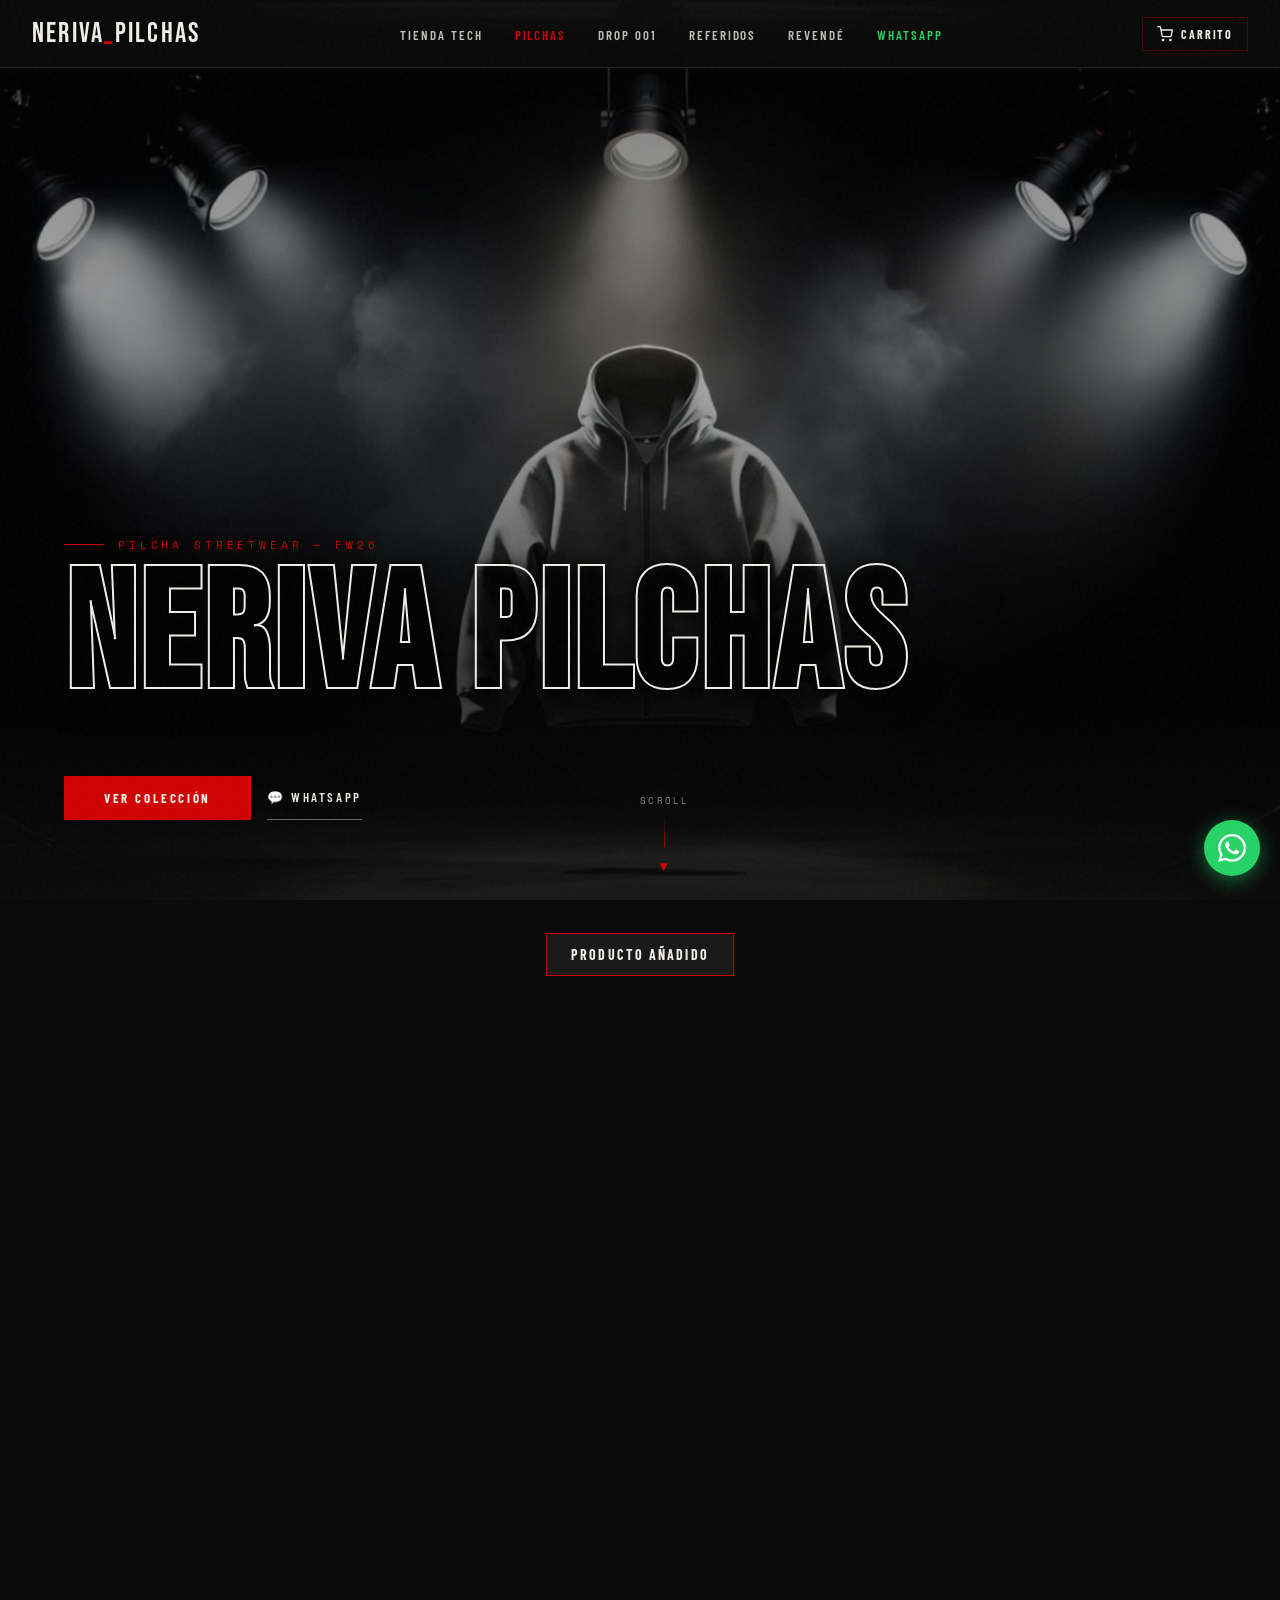
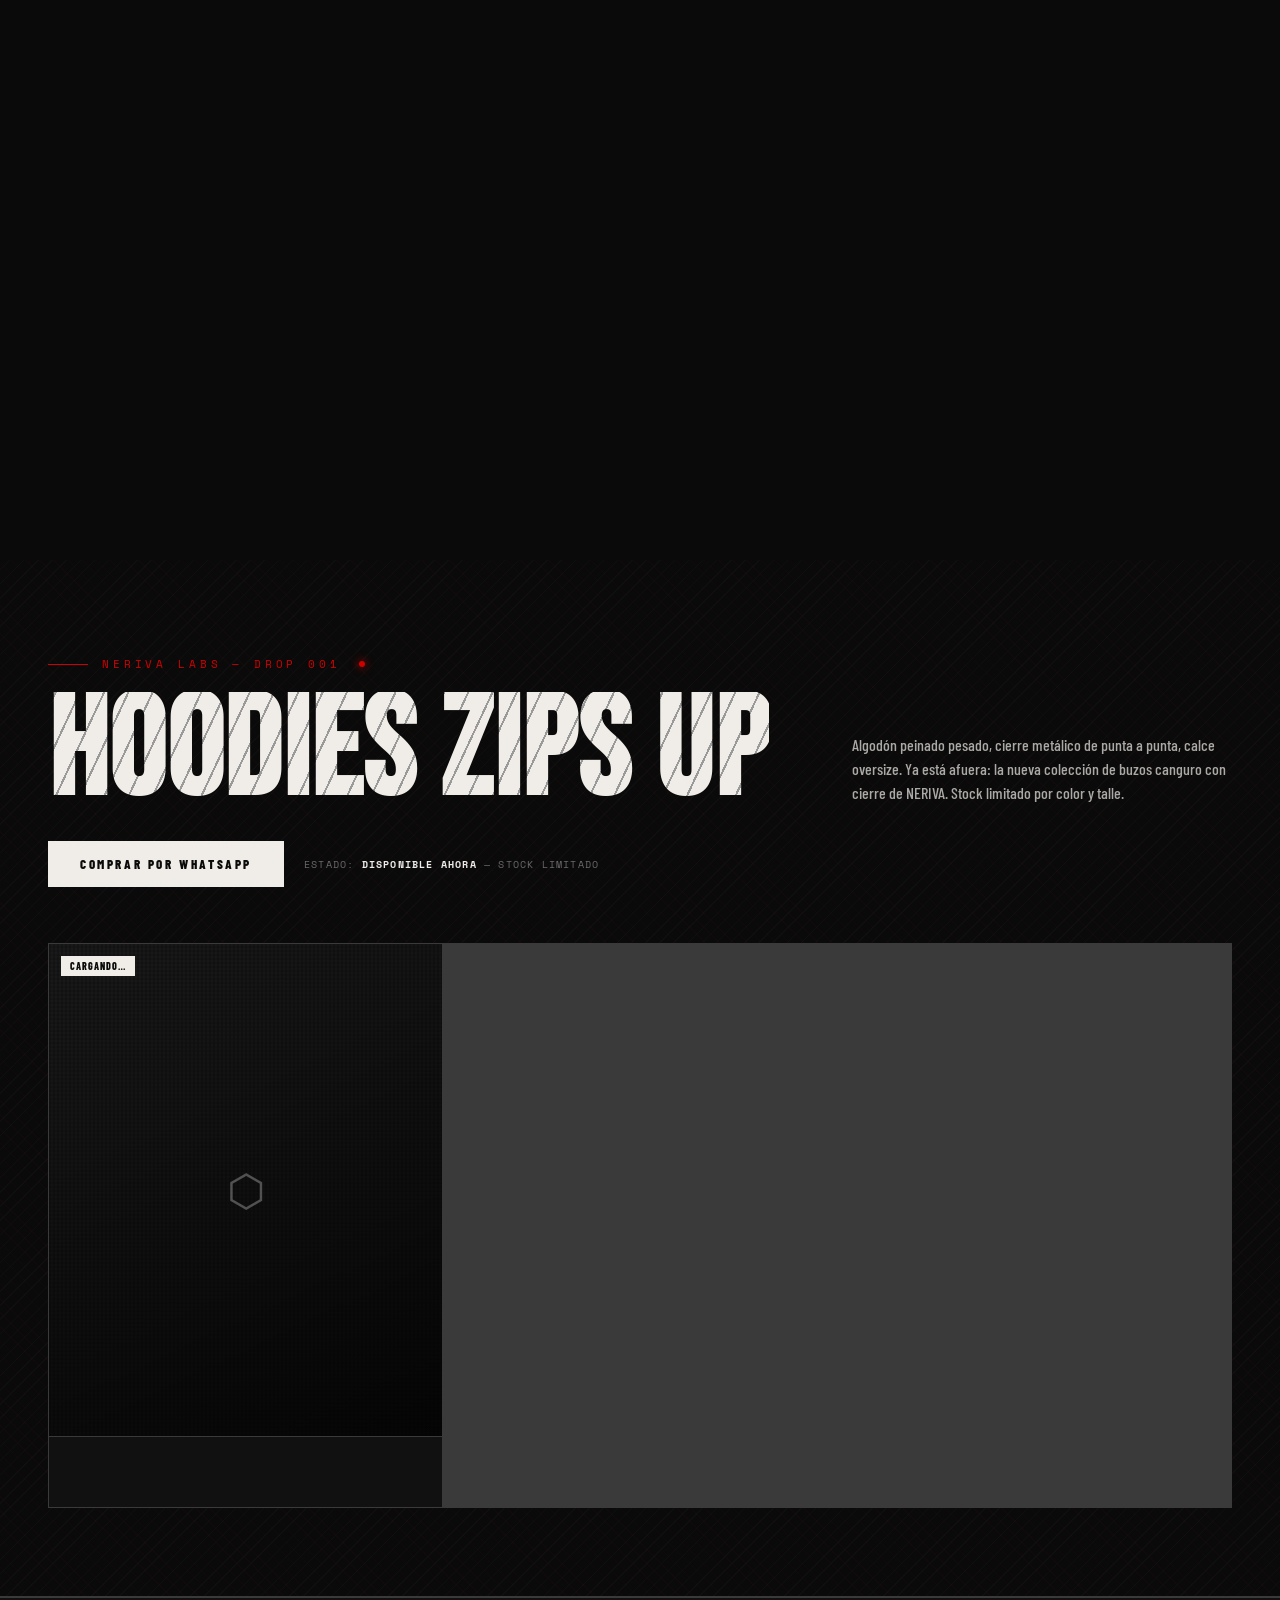
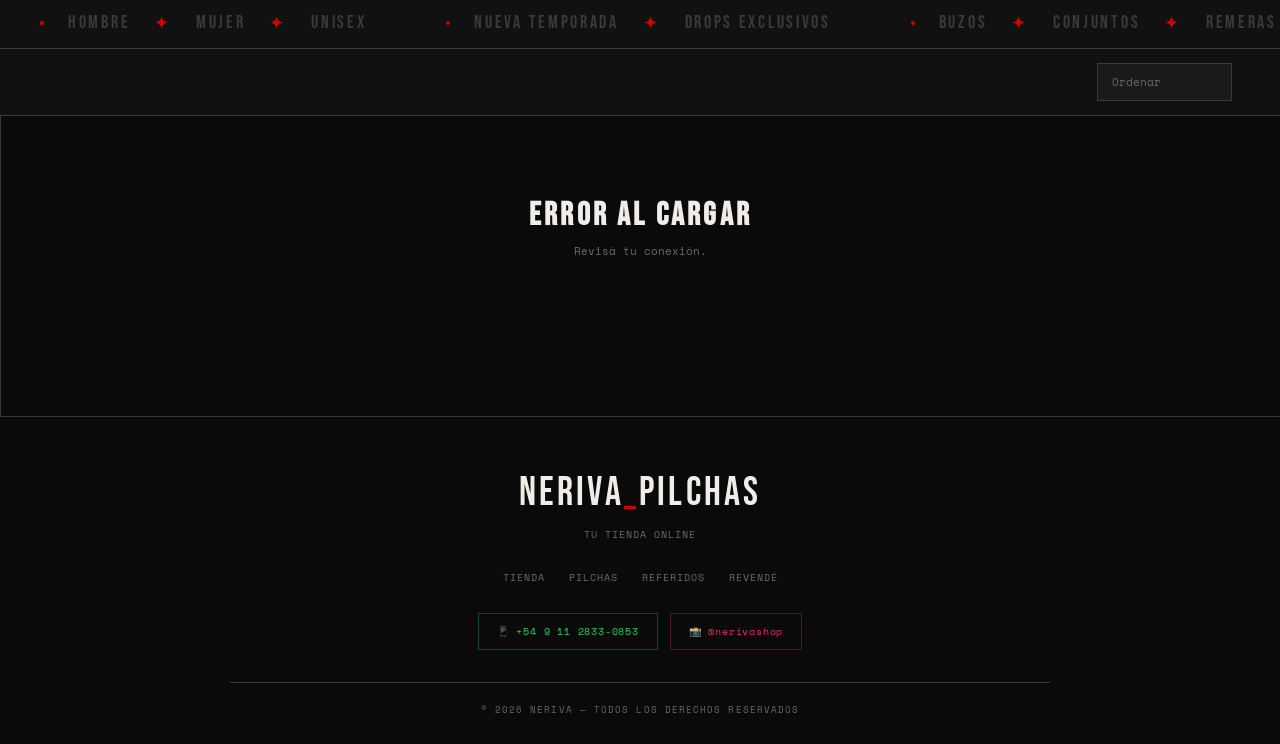
==== pilchas/index.html @ 899721d6 "movi cosaasdasds" ====
<!DOCTYPE html>
<html lang="es">
<head>
    <meta charset="UTF-8">
    <meta name="viewport" content="width=device-width, initial-scale=1.0">
    <title>NERIVA PILCHAS</title>
    <link rel="icon" type="image/png" href="https://i.postimg.cc/zBjMyQsz/Chat-GPT-Image-9-jun-2026-09-02-32-a-m.png">
    <link rel="preconnect" href="https://fonts.googleapis.com">
    <link rel="preconnect" href="https://fonts.gstatic.com" crossorigin>
    <link href="https://fonts.googleapis.com/css2?family=Bebas+Neue&family=Space+Mono:ital,wght@0,400;0,700;1,400&family=Barlow+Condensed:wght@300;400;600;700;900&display=swap" rel="stylesheet">
    <style>
        :root {
            --red: #D10000;
            --red-dim: #8B0000;
            --black: #0A0A0A;
            --black-2: #111111;
            --black-3: #1A1A1A;
            --white: #F0EDE8;
            --gray: #3A3A3A;
            --gray-light: #6A6A6A;
        }
        *, *::before, *::after { box-sizing: border-box; margin: 0; padding: 0; }
        html { scroll-behavior: smooth; }
        body {
            background: var(--black);
            color: var(--white);
            font-family: 'Space Mono', monospace;
            cursor: default;
        overflow-x: hidden;
           
        }
        body::before {
            content: '';
            position: fixed;
            inset: 0;
            background-image: url("data:image/svg+xml,%3Csvg viewBox='0 0 256 256' xmlns='http://www.w3.org/2000/svg'%3E%3Cfilter id='n'%3E%3CfeTurbulence type='fractalNoise' baseFrequency='0.9' numOctaves='4' stitchTiles='stitch'/%3E%3C/filter%3E%3Crect width='100%25' height='100%25' filter='url(%23n)'/%3E%3C/svg%3E");
            opacity: 0.032;
            pointer-events: none;
            z-index: 9999;
        }

        /* ── NAV ── */
        nav {
            display: flex;
            align-items: center;
            justify-content: space-between;
            padding: 0 32px;
            height: 68px;
            border-bottom: 1px solid rgba(58,58,58,0.6);
            position: fixed;
            top: 0; left: 0; right: 0;
            z-index: 500;
            background: rgba(10,10,10,0.85);
            backdrop-filter: blur(14px);
            -webkit-backdrop-filter: blur(14px);
            transition: background 0.4s, border-color 0.4s, box-shadow 0.4s;
        }
        nav.scrolled {
            background: rgba(10,10,10,0.97);
            border-bottom: 1px solid var(--gray);
            box-shadow: 0 2px 24px rgba(0,0,0,0.6);
        }
        .nav-logo {
            font-family: 'Bebas Neue', sans-serif;
            font-size: 28px;
            letter-spacing: 0.08em;
            color: var(--white);
            text-decoration: none;
        }
        .nav-logo span { color: var(--red); }
        .nav-links {
            display: flex;
            gap: 32px;
            list-style: none;
        }
        .nav-links a {
            font-family: 'Barlow Condensed', sans-serif;
            font-size: 13px;
            font-weight: 600;
            letter-spacing: 0.15em;
            text-transform: uppercase;
            color: rgba(240,237,232,0.8);
            text-decoration: none;
            transition: color 0.2s;
            position: relative;
            padding-bottom: 2px;
        }
        .nav-links a::after {
            content: '';
            position: absolute;
            bottom: 0; left: 0;
            width: 0; height: 1px;
            background: var(--red);
            transition: width 0.25s ease;
        }
        .nav-links a:hover { color: var(--white); }
        .nav-links a:hover::after { width: 100%; }
        .nav-actions { display: flex; align-items: center; gap: 12px; }

        /* Badge de la promo de remeras, ahora vive en el nav */
        .nav-promo {
            display: flex; align-items: center; gap: 6px;
            font-family: 'Space Mono', monospace; font-size: 10px; letter-spacing: 0.06em;
            color: var(--red); border: 1px solid rgba(209,0,0,0.4);
            padding: 6px 10px; white-space: nowrap; flex-shrink: 0;
        }
        .nav-promo strong { color: var(--white); font-family: 'Barlow Condensed', sans-serif; font-weight: 800; letter-spacing: 0.02em; }
        .nav-promo .full { display: inline; }
        .nav-promo .short { display: none; }

        /* Nav mobile links */
        .nav-mobile-menu {
            display: none;
            gap: 12px;
            align-items: center;
        }
        .nav-mobile-menu a {
            font-family: 'Barlow Condensed', sans-serif;
            font-size: 12px;
            font-weight: 700;
            letter-spacing: 0.12em;
            text-transform: uppercase;
            color: rgba(240,237,232,0.6);
            text-decoration: none;
            transition: color 0.2s;
        }
        .nav-mobile-menu a:hover { color: var(--red); }

        /* Cart button */
        .cart-btn {
            position: relative;
            background: none;
            border: 1px solid rgba(209,0,0,0.3);
            color: var(--white);
            cursor: default;
            display: flex;
            align-items: center;
            gap: 8px;
            padding: 8px 14px;
            font-family: 'Barlow Condensed', sans-serif;
            font-size: 12px;
            font-weight: 700;
            letter-spacing: 0.15em;
            text-transform: uppercase;
            transition: all 0.2s;
        }
        .cart-btn:hover {
            border-color: var(--red);
            background: rgba(209,0,0,0.08);
            color: var(--red);
        }
        .cart-badge {
            background: var(--red);
            color: var(--white);
            font-size: 10px;
            font-family: 'Space Mono', monospace;
            font-weight: 700;
            min-width: 18px;
            height: 18px;
            border-radius: 50%;
            display: none;
            align-items: center;
            justify-content: center;
            padding: 0 4px;
        }
        .cart-badge.visible { display: flex; }

        /* ── HERO — scroll-scrub (mismo motor que armaste para el fabricante) ── */
        .hero-scrub {
            position: relative;
            height: 240vh; /* alto extra = "espacio" para scrollear el giro/entrada del buzo */
        }
        .hero-video {
            position: sticky;
            top: 0;
            width: 100%;
            height: 100vh;
            overflow: hidden;
            background: #000;
        }
        .hero-canvas-wrap { position: absolute; inset: 0; z-index: 0; }
        .hero-canvas-wrap canvas { position: absolute; inset: 0; width: 100%; height: 100%; display: block; }
        /* fondo animado mientras cargan los frames (o si no hay frames configurados) */
        .hero-fallback {
            position: absolute; inset: 0; overflow: hidden;
            background: radial-gradient(120% 90% at 50% 15%, #1a0000 0%, #0a0a0a 60%);
        }
        .hero-fallback::before, .hero-fallback::after {
            content: ''; position: absolute; border-radius: 50%; filter: blur(70px); opacity: 0.55; mix-blend-mode: screen;
        }
        .hero-fallback::before { width: 60vw; height: 60vw; left: -10vw; top: -10vw; background: radial-gradient(circle, rgba(209,0,0,0.5), transparent 65%); animation: heroDrift1 22s ease-in-out infinite; }
        .hero-fallback::after { width: 55vw; height: 55vw; right: -12vw; bottom: -14vw; background: radial-gradient(circle, #2a2a2a, transparent 65%); animation: heroDrift2 26s ease-in-out infinite; }
        @keyframes heroDrift1 { 50%{ transform: translate(14vw,10vh) scale(1.15); } }
        @keyframes heroDrift2 { 50%{ transform: translate(-12vw,-8vh) scale(1.1); } }
        .hero-overlay {
            position: absolute; inset: 0;
            background: linear-gradient(to bottom, rgba(0,0,0,0.55) 0%, rgba(0,0,0,0.3) 40%, rgba(0,0,0,0.7) 75%, rgba(10,10,10,0.92) 100%);
            z-index: 2;
        }
        .hero-content {
            position: absolute; inset: 0; z-index: 3;
            display: flex; flex-direction: column;
            justify-content: flex-end;
            padding: 0 64px 80px;
        }
        .hero-season {
            font-family: 'Space Mono', monospace;
            font-size: 11px; letter-spacing: 0.35em; text-transform: uppercase;
            color: var(--red); margin-bottom: 12px;
            display: flex; align-items: center; gap: 14px;
            animation: fadeUp 0.8s 0.2s both;
            text-shadow: 0 1px 8px rgba(0,0,0,0.8);
        }
        .hero-season::before { content: ''; display: block; width: 40px; height: 1px; background: var(--red); }
        .hero-title-big {
            font-family: 'Bebas Neue', sans-serif;
            font-size: clamp(80px, 13vw, 180px);
            line-height: 0.88; letter-spacing: 0.02em;
            color: var(--white); animation: fadeUp 0.8s 0.35s both;
            text-shadow: 0 2px 12px rgba(0,0,0,0.7), 0 4px 32px rgba(0,0,0,0.5);
        }
        .hero-title-big em {
            display: block; color: transparent; font-style: normal;
            -webkit-text-stroke: 2px var(--white);
            filter: drop-shadow(0 2px 8px rgba(0,0,0,0.6));
        }
        .hero-ctas {
            display: flex; gap: 16px; align-items: center;
            margin-top: 24px; animation: fadeUp 0.8s 0.6s both;
        }
        .btn-primary {
            background: var(--red); color: var(--white);
            font-family: 'Barlow Condensed', sans-serif;
            font-size: 13px; font-weight: 700; letter-spacing: 0.2em; text-transform: uppercase;
            padding: 14px 40px; text-decoration: none; border: none;
            cursor : default; position: relative; overflow: hidden;
            transition: background 0.2s; display: inline-block;
        }
        .btn-primary:hover { background: #B00000; }
        .btn-ghost {
            background: transparent; color: var(--white);
            font-family: 'Barlow Condensed', sans-serif;
            font-size: 13px; font-weight: 600; letter-spacing: 0.2em; text-transform: uppercase;
            padding: 14px 0; text-decoration: none; border: none;
            border-bottom: 1px solid rgba(240,237,232,0.4);
            cursor : default; transition: border-color 0.2s, color 0.2s;
        }
        .btn-ghost:hover { color: var(--red); border-color: var(--red); }
        .hero-scroll {
            position: absolute; bottom: 24px; left: 50%; transform: translateX(-50%);
            z-index: 4; display: flex; flex-direction: column; align-items: center; gap: 8px;
            font-family: 'Space Mono', monospace; font-size: 9px; letter-spacing: 0.25em;
            text-transform: uppercase; color: rgba(240,237,232,0.6);
            animation: fadeUp 1s 0.8s both;
        }
        .scroll-line {
            width: 1px; height: 32px;
            background: linear-gradient(to bottom, transparent, rgba(209,0,0,0.8));
            animation: scrollPulse 2s ease-in-out infinite;
        }
        .hero-scroll-arrow { font-size: 14px; color: var(--red); animation: bounceDown 1.5s ease-in-out infinite; }
        @keyframes scrollPulse { 0%,100%{opacity:0.3}50%{opacity:1} }
        @keyframes bounceDown { 0%,100%{transform:translateY(0);opacity:0.6}50%{transform:translateY(6px);opacity:1} }

        /* ── DROP HOODIES (teaser, sin fotos todavía) ── */
        .drop-section {
            position: relative;
            background: var(--black);
            border-bottom: 1px solid var(--gray);
            padding: 96px 48px 88px;
            overflow: hidden;
        }
        .drop-section::before {
            content: '';
            position: absolute; inset: 0;
            background-image:
                repeating-linear-gradient(45deg, rgba(209,0,0,0.035) 0px, rgba(209,0,0,0.035) 1px, transparent 1px, transparent 10px),
                repeating-linear-gradient(-45deg, rgba(255,255,255,0.02) 0px, rgba(255,255,255,0.02) 1px, transparent 1px, transparent 10px);
            pointer-events: none;
        }
        .drop-inner { position: relative; max-width: 1240px; margin: 0 auto; }
        .drop-eyebrow {
            display: flex; align-items: center; gap: 14px;
            font-family: 'Space Mono', monospace; font-size: 11px; letter-spacing: 0.35em;
            text-transform: uppercase; color: var(--red); margin-bottom: 20px;
        }
        .drop-eyebrow::before { content: ''; width: 40px; height: 1px; background: var(--red); }
        .drop-eyebrow .drop-eyebrow-dot {
            width: 6px; height: 6px; border-radius: 50%; background: var(--red);
            box-shadow: 0 0 8px var(--red); animation: dotPulse 1.8s ease-in-out infinite; margin-left: 4px;
        }
        .drop-title-row { display: flex; align-items: flex-end; justify-content: space-between; gap: 32px; flex-wrap: wrap; margin-bottom: 28px; }
        .drop-title {
            font-family: 'Bebas Neue', sans-serif;
            font-size: clamp(64px, 11vw, 160px);
            line-height: 0.86; letter-spacing: 0.01em;
            background-image: repeating-linear-gradient(115deg, var(--white) 0px, var(--white) 6px, #9a9a9a 6px, #9a9a9a 8px, var(--white) 8px, var(--white) 22px);
            -webkit-background-clip: text; background-clip: text; color: transparent;
        }
        .drop-desc {
            max-width: 380px;
            font-family: 'Barlow Condensed', sans-serif; font-size: 16px; font-weight: 500;
            line-height: 1.5; color: rgba(240,237,232,0.7);
            padding-bottom: 8px;
        }
        .drop-cta-row { display: flex; align-items: center; gap: 20px; flex-wrap: wrap; margin-bottom: 56px; }
        .drop-btn-notify {
            display: inline-flex; align-items: center; gap: 10px;
            background: var(--white); color: var(--black);
            font-family: 'Barlow Condensed', sans-serif; font-size: 13px; font-weight: 800;
            letter-spacing: 0.2em; text-transform: uppercase;
            padding: 15px 32px; text-decoration: none; border: none; cursor: default;
            transition: background 0.2s, color 0.2s;
        }
        .drop-btn-notify:hover { background: var(--red); color: var(--white); }
        .drop-status {
            font-family: 'Space Mono', monospace; font-size: 10px; letter-spacing: 0.12em;
            text-transform: uppercase; color: var(--gray-light);
        }
        .drop-status strong { color: var(--white); }
        .drop-grid { display: grid; grid-template-columns: repeat(3,1fr); gap: 1px; background: var(--gray); border: 1px solid var(--gray); }
        .drop-card { background: var(--black-2); position: relative; overflow: hidden; cursor: default; transition: background 0.2s; }
        .drop-card:hover { background: var(--black-3); }
        .drop-card-link { display: block; text-decoration: none; color: inherit; }
        .drop-card-swatch {
            aspect-ratio: 4/5; position: relative; overflow: hidden;
            display: flex; align-items: center; justify-content: center;
        }
        .drop-card-swatch::after {
            content: ''; position: absolute; inset: 0;
            background-image: repeating-linear-gradient(90deg, rgba(0,0,0,0.18) 0px, rgba(0,0,0,0.18) 2px, transparent 2px, transparent 4px),
                               repeating-linear-gradient(0deg, rgba(0,0,0,0.12) 0px, rgba(0,0,0,0.12) 2px, transparent 2px, transparent 4px);
        }
        .drop-card-icon { position: relative; z-index: 2; font-size: 44px; opacity: 0.28; filter: grayscale(1) brightness(2); }
        .drop-card-tag {
            position: absolute; top: 12px; left: 12px; z-index: 3;
            background: var(--white); color: var(--black);
            font-family: 'Barlow Condensed', sans-serif; font-size: 10px; font-weight: 800;
            letter-spacing: 0.1em; text-transform: uppercase; padding: 4px 9px;
        }
        .drop-card-info { padding: 16px 18px 20px; border-top: 1px solid var(--gray); }
        .drop-card-name { font-family: 'Barlow Condensed', sans-serif; font-size: 14px; font-weight: 700; letter-spacing: 0.08em; text-transform: uppercase; color: var(--white); margin-bottom: 4px; }
        .drop-card-note { font-family: 'Space Mono', monospace; font-size: 9px; color: var(--gray-light); letter-spacing: 0.06em; }
        @media(max-width:900px) {
            .drop-section { padding: 44px 12px 40px; }
            .drop-desc { max-width: 100%; }
            .drop-grid { gap: 1px; }
            .drop-card-info { padding: 12px 10px 14px; }
            .drop-card-name { font-size: 12px; line-height: 1.28; }
            .drop-card-note { font-size: 8.5px; display: -webkit-box; -webkit-line-clamp: 1; -webkit-box-orient: vertical; overflow: hidden; }
            .drop-card-tag { font-size: 9px; padding: 4px 7px; top: 8px; left: 8px; }
            .drop-card-icon { font-size: 38px; }
            .drop-card-swatch { aspect-ratio: 3/4; }
        }

        /* ── BRAND CHIPS ── */
        #heroChipsWrap { animation: fadeUp 0.8s 0.5s both; }
        .brand-chips-row { display: flex; gap: 12px; flex-wrap: wrap; align-items: center; margin-top: 20px; }
        .brand-chip {
            position: relative; display: flex; align-items: center; justify-content: center;
            width: auto; min-width: 120px; height: 68px; padding: 0 22px;
            background: rgba(10,10,10,0.75); border: 1px solid rgba(58,58,58,0.8);
            border-radius: 6px; cursor : default; overflow: hidden;
            transition: border-color 0.25s, transform 0.2s, box-shadow 0.25s, background 0.25s;
            backdrop-filter: blur(8px); flex-shrink: 0;
        }
        .brand-chip:hover { border-color: var(--red); transform: translateY(-2px); box-shadow: 0 4px 16px rgba(209,0,0,0.3); }
        .brand-chip.active { border-color: var(--red); background: rgba(209,0,0,0.15); box-shadow: 0 0 0 1px var(--red), 0 4px 16px rgba(209,0,0,0.25); }
        .brand-chip.chip-all {
            width: auto; min-width: 100px; padding: 0 24px;
            font-family: 'Barlow Condensed', sans-serif; font-size: 14px; font-weight: 800;
            letter-spacing: 0.15em; text-transform: uppercase; color: var(--gray-light);
            transition: color 0.25s, border-color 0.25s, box-shadow 0.25s;
        }
        .brand-chip.chip-all.active { color: var(--white); }
        .brand-chip.chip-all:hover { color: var(--white); }
        .brand-chip img {
            width: 48px; height: 48px; object-fit: contain;
            filter: brightness(0) invert(1); opacity: 0.7;
            transition: opacity 0.25s, filter 0.25s;
            pointer-events: none; user-select: none;
        }
        .brand-chip:hover img, .brand-chip.active img {
            opacity: 1;
            filter: brightness(0) invert(1) sepia(1) saturate(5) hue-rotate(330deg);
        }
        .brand-chip .brand-initials {
            font-family: 'Barlow Condensed', sans-serif; font-size: 14px; font-weight: 700;
            letter-spacing: 0.12em; text-transform: uppercase; color: var(--gray-light);
            transition: color 0.25s; user-select: none; text-align: center; line-height: 1; white-space: nowrap;
        }
        .brand-chip:hover .brand-initials, .brand-chip.active .brand-initials { color: var(--white); }
        .brand-chip::after {
            content: attr(data-name);
            position: absolute; bottom: calc(100% + 8px); left: 50%;
            transform: translateX(-50%) translateY(4px);
            background: var(--black-3); border: 1px solid var(--gray);
            color: var(--white); font-family: 'Barlow Condensed', sans-serif;
            font-size: 10px; font-weight: 700; letter-spacing: 0.15em; text-transform: uppercase;
            padding: 4px 10px; white-space: nowrap; opacity: 0; pointer-events: none;
            transition: opacity 0.2s, transform 0.2s; z-index: 20;
        }
        .brand-chip:hover::after { opacity: 1; transform: translateX(-50%) translateY(0); }

        /* ── TIPO CHIPS ── */
.tipo-chips-row { display: flex; gap: 8px; flex-wrap: wrap; align-items: center; margin-top: 10px; }
.tipo-chip {
    display: flex; align-items: center; justify-content: center;
    height: 34px; padding: 0 16px;
    background: rgba(10,10,10,0.6); border: 1px solid rgba(58,58,58,0.6);
    border-radius: 17px; cursor : default;
    font-family: 'Barlow Condensed', sans-serif; font-size: 12px; font-weight: 700;
    letter-spacing: 0.12em; text-transform: uppercase; color: var(--gray-light);
    transition: all 0.2s; backdrop-filter: blur(6px); white-space: nowrap; flex-shrink: 0;
}
.tipo-chip:hover { border-color: rgba(209,0,0,0.5); color: var(--white); }
.tipo-chip.active {
    border-color: var(--red); background: rgba(209,0,0,0.18);
    color: var(--white); box-shadow: 0 0 0 1px var(--red);
}

/* ── STRIP ── */
        .strip {
            border-top: 1px solid var(--gray); border-bottom: 1px solid var(--gray);
            height: 52px; display: flex; align-items: center;
            overflow: hidden; background: var(--black-2);
        }
        .strip-track { display: flex; animation: marquee 18s linear infinite; white-space: nowrap; }
        .strip-item {
            font-family: 'Bebas Neue', sans-serif; font-size: 18px; letter-spacing: 0.15em;
            color: var(--gray); padding: 0 40px; display: flex; align-items: center; gap: 24px;
        }
        .strip-item em { color: var(--red); font-style: normal; }
        .strip-dot { width: 4px; height: 4px; border-radius: 50%; background: var(--red); flex-shrink: 0; }
        @keyframes marquee { 0%{transform:translateX(0)}100%{transform:translateX(-50%)} }

        /* ── TRUST BAR ── */
        .trust-bar {
            background: var(--black-2);
            border-bottom: 1px solid var(--gray);
            padding: 12px 20px;
            display: flex;
            justify-content: center;
            gap: 28px;
            flex-wrap: wrap;
            overflow-x: auto;
        }
        .trust-item {
            display: flex;
            align-items: center;
            gap: 8px;
            flex-shrink: 0;
        }
        .trust-item-icon { font-size: 15px; line-height: 1; }
        .trust-item-text {
            font-family: 'Barlow Condensed', sans-serif;
            font-size: 12px;
            font-weight: 700;
            letter-spacing: 0.1em;
            color: rgba(240,237,232,0.8);
            text-transform: uppercase;
            white-space: nowrap;
        }
        .trust-stars { color: var(--red); font-size: 13px; letter-spacing: 1px; }

        /* ── BULK PROMO BANNER ── */
        .bulk-promo-banner {
            position: relative; overflow: hidden;
            background: var(--black-2);
            border-top: 1px solid var(--gray);
            border-bottom: 1px solid var(--gray);
            padding: 0; cursor: default;
        }
        .bulk-promo-inner {
            display: flex; align-items: center; justify-content: space-between;
            gap: 24px; padding: 20px 48px; flex-wrap: wrap;
        }
        .bulk-promo-left { display: flex; align-items: center; gap: 18px; flex-wrap: wrap; }
        .bulk-promo-mark {
            font-family: 'Bebas Neue', sans-serif; font-size: 13px; letter-spacing: 0.1em;
            color: var(--black); background: var(--red);
            width: 40px; height: 40px; flex-shrink: 0;
            display: flex; align-items: center; justify-content: center;
        }
        .bulk-promo-text { display: flex; flex-direction: column; gap: 2px; }
        .bulk-promo-tag {
            font-family: 'Space Mono', monospace;
            font-size: 9px; letter-spacing: 0.3em; text-transform: uppercase;
            color: var(--red); margin-bottom: 2px;
        }
        .bulk-promo-headline {
            font-family: 'Bebas Neue', sans-serif;
            font-size: clamp(20px, 3.5vw, 32px);
            letter-spacing: 0.04em; line-height: 1; color: var(--white);
        }
        .bulk-promo-headline em { color: var(--red); font-style: normal; }
        .bulk-promo-sub {
            font-family: 'Barlow Condensed', sans-serif;
            font-size: 12px; font-weight: 600; letter-spacing: 0.1em;
            color: rgba(240,237,232,0.6); margin-top: 2px;
        }
        .bulk-promo-right { display: flex; align-items: center; gap: 12px; flex-shrink: 0; }
        .bulk-price-box {
            display: flex; flex-direction: column; align-items: center;
            padding: 10px 16px;
            background: rgba(0,0,0,0.4); border: 1px solid var(--gray);
        }
        .bulk-price-label { font-family: 'Space Mono', monospace; font-size: 8px; letter-spacing: 0.2em; text-transform: uppercase; color: var(--gray-light); margin-bottom: 2px; }
        .bulk-price-val { font-family: 'Bebas Neue', sans-serif; font-size: 22px; letter-spacing: 0.04em; line-height: 1; }
        .bulk-price-val.old { color: var(--gray-light); text-decoration: line-through; font-size: 18px; }
        .bulk-price-val.new { color: #22c55e; }
        .bulk-arrow { font-size: 20px; color: var(--red); flex-shrink:0; }
        .bulk-badge {
            background: var(--red); color: var(--white);
            font-family: 'Bebas Neue', sans-serif;
            font-size: 18px; letter-spacing: 0.1em;
            padding: 6px 12px; flex-shrink: 0;
        }

        /* ── SECTION HEADER ── */
        .section-header {
            display: flex; align-items: baseline; justify-content: space-between;
            padding: 64px 48px 40px; border-bottom: 1px solid var(--gray);
        }
        .section-title {
            font-family: 'Bebas Neue', sans-serif;
            font-size: clamp(36px,5vw,64px); letter-spacing: 0.04em; line-height: 1;
        }
        .section-title span { color: var(--red); }
        .results-count { font-family: 'Space Mono', monospace; font-size: 10px; color: var(--gray-light); letter-spacing: 0.1em; }
        .results-count strong { color: var(--red); }

        /* ── FILTERS ── */
        .filters-bar {
            padding: 14px 48px; border-bottom: 1px solid var(--gray);
            background: var(--black-2); display: flex; gap: 12px; align-items: center; flex-wrap: wrap;
        }
        .filter-sort {
            background: rgba(255,255,255,0.04); border: 1px solid var(--gray);
            padding: 10px 14px; color: var(--gray-light);
            font-family: 'Space Mono', monospace; font-size: 11px;
            cursor : default; appearance: none; outline: none; transition: border-color 0.2s;
        }
        .filter-sort:focus { border-color: rgba(209,0,0,0.4); }

        /* ── PRODUCT GRID ── */
        .product-grid {
            display: grid;
            grid-template-columns: repeat(4,1fr);
            border-left: 1px solid var(--gray);
            min-height: 300px;
        }
        .product-card {
            border-right: 1px solid var(--gray); border-bottom: 1px solid var(--gray);
            cursor : default; position: relative; overflow: hidden;
            background: var(--black-2); transition: background 0.25s;
        }
        .product-card:hover { background: var(--black-3); }
        .product-img-wrap { aspect-ratio: 3/4; background: var(--black-3); position: relative; overflow: hidden; }
        .product-img-wrap img { width: 100%; height: 100%; object-fit: cover; display: block; transition: transform 0.5s ease; }
        .product-card:hover .product-img-wrap img { transform: scale(1.07); }
        .product-img-empty {
            width: 100%; height: 100%; display: flex; align-items: center; justify-content: center;
            font-size: 48px; background: #080808; color: #1a1a1a;
        }
        .product-img-wrap::after {
            content: 'VER DETALLES';
            position: absolute; left: 0; right: 0; bottom: 0;
            background: rgba(10,10,10,0.9); border-top: 1px solid var(--red);
            padding: 10px 0;
            display: flex; align-items: center; justify-content: center;
            font-family: 'Barlow Condensed', sans-serif; font-size: 11px; letter-spacing: 0.25em;
            color: var(--white); opacity: 0; transform: translateY(8px);
            transition: opacity 0.25s ease, transform 0.25s ease;
        }
        .product-card:hover .product-img-wrap::after { opacity: 1; transform: translateY(0); }
        .product-badges { position: absolute; top: 10px; left: 10px; display: flex; flex-direction: column; gap: 4px; z-index: 3; }
        .product-badge { font-family: 'Barlow Condensed', sans-serif; font-size: 10px; font-weight: 800; letter-spacing: 0.1em; text-transform: uppercase; padding: 3px 8px; display: inline-block; width: fit-content; }
        .pb-new { background: var(--white); color: var(--black); }
        .pb-sale { background: var(--red); color: var(--white); }
        .pb-used { background: #ff9f1c; color: var(--black); }
        .product-foto-count { position: absolute; bottom: 8px; right: 8px; background: rgba(0,0,0,0.65); border: 1px solid rgba(209,0,0,0.35); color: var(--red); font-family: 'Space Mono', monospace; font-size: 9px; padding: 2px 7px; z-index: 3; }
        .product-info { padding: 16px 18px 20px; border-top: 1px solid var(--gray); }
        .product-cat { font-family: 'Space Mono', monospace; font-size: 9px; letter-spacing: 0.15em; text-transform: uppercase; color: var(--red); margin-bottom: 4px; }
        .product-name { font-family: 'Barlow Condensed', sans-serif; font-size: 14px; font-weight: 700; letter-spacing: 0.1em; text-transform: uppercase; color: var(--white); margin-bottom: 10px; display: -webkit-box; -webkit-line-clamp: 2; -webkit-box-orient: vertical; overflow: hidden; }
        .product-price-row { display: flex; align-items: baseline; gap: 8px; flex-wrap: wrap; margin-bottom: 12px; }
        .product-price { font-family: 'Bebas Neue', sans-serif; font-size: 22px; letter-spacing: 0.05em; color: var(--white); }
        .product-price-orig { font-family: 'Space Mono', monospace; font-size: 10px; color: var(--gray-light); text-decoration: line-through; }
        .product-pct { font-family: 'Barlow Condensed', sans-serif; font-size: 11px; font-weight: 700; color: var(--red); }
        .btn-add-cart {
            width: 100%; background: transparent;
            border: 1px solid rgba(209,0,0,0.4); color: var(--red);
            font-family: 'Barlow Condensed', sans-serif;
            font-size: 12px; font-weight: 700; letter-spacing: 0.15em; text-transform: uppercase;
            padding: 9px 12px; cursor : default;
            transition: all 0.2s; display: flex; align-items: center; justify-content: center; gap: 6px;
        }
        .btn-add-cart:hover { background: var(--red); color: var(--white); }
        .btn-add-cart.in-cart { background: rgba(209,0,0,0.12); color: var(--white); border-color: var(--red); }
        .grid-empty { grid-column: 1/-1; text-align: center; padding: 80px 24px; }
        .grid-empty h3 { font-family: 'Bebas Neue', sans-serif; font-size: 32px; letter-spacing: 0.1em; color: var(--white); margin-bottom: 8px; }
        .grid-empty p { font-family: 'Space Mono', monospace; font-size: 11px; color: var(--gray-light); }

        /* Skeleton */
        .skeleton-card { border-right: 1px solid var(--gray); border-bottom: 1px solid var(--gray); background: var(--black-2); }
        .skeleton-img { aspect-ratio: 3/4; background: linear-gradient(90deg, var(--black-2) 25%, var(--black-3) 50%, var(--black-2) 75%); background-size: 200% 100%; animation: shimmer 1.4s ease-in-out infinite; }
        .skeleton-info { padding: 16px 18px 20px; border-top: 1px solid var(--gray); }
        .skeleton-line { height: 10px; margin-bottom: 10px; background: linear-gradient(90deg, var(--black-3) 25%, var(--gray) 50%, var(--black-3) 75%); background-size: 200% 100%; animation: shimmer 1.4s ease-in-out infinite; }
        .skeleton-line.short { width: 50%; }
        .skeleton-line.tall { height: 18px; width: 60%; }
        @keyframes shimmer { 0%{background-position:200% 0}100%{background-position:-200% 0} }

        /* ── MODAL ── */
        .modal {
            display: none; position: fixed; inset: 0;
            background: rgba(0,0,0,0.9); z-index: 1000; backdrop-filter: blur(10px);
        }
        .modal.active { display: flex; align-items: flex-end; justify-content: center; }
        @media(min-width:769px) { .modal.active { align-items: center; padding: 2rem; } }
        .modal-content {
            background: linear-gradient(145deg,#0f0f0f,#080808);
            border: 1px solid rgba(209,0,0,0.2);
            width: 100%; max-width: 1000px;
            border-radius: 8px 8px 0 0;
            max-height: 92vh; overflow-y: auto;
            -webkit-overflow-scrolling: touch;
            animation: sheetUp 0.35s cubic-bezier(0.4,0,0.2,1);
            position: relative;
        }
        @media(min-width:769px) { .modal-content { border-radius: 4px; max-height: 88vh; animation: modalIn 0.3s cubic-bezier(0.4,0,0.2,1); } }
        @keyframes sheetUp { from{opacity:0;transform:translateY(40px)}to{opacity:1;transform:translateY(0)} }
        @keyframes modalIn { from{opacity:0;transform:scale(0.97) translateY(12px)}to{opacity:1;transform:scale(1) translateY(0)} }
        .modal-drag { width: 40px; height: 4px; background: rgba(255,255,255,0.1); border-radius: 2px; margin: 12px auto 0; }
        @media(min-width:769px) { .modal-drag { display: none; } }
        .modal-close {
            position: absolute; top: 12px; right: 12px;
            background: rgba(255,255,255,0.05); border: 1px solid rgba(255,255,255,0.12);
            color: var(--white); width: 36px; height: 36px; border-radius: 50%;
            cursor : default; font-size: 16px; z-index: 10;
            display: flex; align-items: center; justify-content: center; transition: all 0.2s;
        }
        .modal-close:hover { background: var(--red); border-color: var(--red); }

        .modal-body {
            padding: 16px 20px 28px;
            display: grid;
            grid-template-columns: 1fr;
            gap: 16px;
        }
        @media(min-width:769px) {
            .modal-body { padding: 40px; grid-template-columns: 1fr 1fr; gap: 40px; }
        }

        .modal-gallery {
            width: 100%;
            background: #050505;
            border-radius: 2px;
            overflow: hidden;
            border: 1px solid rgba(255,255,255,0.06);
            position: relative;
            aspect-ratio: 3/4;
            max-height: 45vh;
        }
        @media(min-width:769px) {
            .modal-gallery { aspect-ratio: unset; max-height: unset; height: 520px; }
        }

        .carousel-track { display: flex; width: 100%; height: 100%; transition: transform 0.45s cubic-bezier(0.4,0,0.2,1); }
        .carousel-slide { flex: 0 0 100%; width: 100%; height: 100%; }
        .carousel-slide img { width: 100%; height: 100%; object-fit: cover; display: block; }
        .carousel-btn { position: absolute; top: 50%; transform: translateY(-50%); z-index: 5; background: rgba(0,0,0,0.7); border: 1px solid rgba(209,0,0,0.3); color: var(--red); width: 32px; height: 32px; border-radius: 50%; cursor : default; display: flex; align-items: center; justify-content: center; font-size: 16px; transition: all 0.2s; }
        .carousel-btn:hover { background: var(--red); color: var(--white); }
        .carousel-prev { left: 8px; }
        .carousel-next { right: 8px; }
        .carousel-dots { position: absolute; bottom: 8px; left: 50%; transform: translateX(-50%); display: flex; gap: 6px; z-index: 5; }
        .carousel-dot { width: 6px; height: 6px; border-radius: 50%; background: rgba(255,255,255,0.2); border: 1px solid rgba(209,0,0,0.3); cursor : default; transition: all 0.25s; }
        .carousel-dot.active { background: var(--red); border-color: var(--red); transform: scale(1.3); }
        .carousel-counter { position: absolute; top: 8px; right: 8px; background: rgba(0,0,0,0.7); border: 1px solid rgba(209,0,0,0.25); color: var(--red); font-family: 'Space Mono', monospace; font-size: 9px; padding: 2px 7px; z-index: 6; }
        .modal-badges { position: absolute; top: 8px; left: 8px; display: flex; flex-direction: column; gap: 4px; z-index: 6; }

        .modal-info { display: flex; flex-direction: column; }
        .modal-cat-row { display: flex; align-items: center; gap: 8px; margin-bottom: 6px; }
        .modal-cat { font-family: 'Space Mono', monospace; font-size: 10px; letter-spacing: 0.2em; text-transform: uppercase; color: var(--red); }
        .modal-sep { color: var(--gray); font-size: 10px; }
        .modal-tipo { font-family: 'Space Mono', monospace; font-size: 10px; letter-spacing: 0.15em; text-transform: uppercase; color: var(--gray-light); }
        .modal-nombre {
            font-family: 'Bebas Neue', sans-serif;
            font-size: clamp(24px,5vw,48px);
            letter-spacing: 0.04em; line-height: 1;
            color: var(--white); margin-bottom: 10px; padding-right: 40px;
        }
        .modal-price-row { display: flex; align-items: baseline; gap: 10px; flex-wrap: wrap; margin-bottom: 10px; }
        .modal-price { font-family: 'Bebas Neue', sans-serif; font-size: clamp(28px,6vw,52px); line-height: 1; color: var(--red); }
        .modal-price-orig { font-family: 'Space Mono', monospace; font-size: 13px; color: var(--gray-light); text-decoration: line-through; }
        .modal-pct-badge { background: var(--red); color: var(--white); font-family: 'Barlow Condensed', sans-serif; font-size: 12px; font-weight: 800; padding: 3px 8px; }
        .modal-desc { font-family: 'Space Mono', monospace; font-size: 10px; color: var(--gray-light); line-height: 1.8; margin-bottom: 10px; max-height: 3.6em; overflow: hidden; transition: max-height 0.4s; }
        .modal-desc.open { max-height: 200px; }
        .modal-desc-toggle { background: none; border: none; color: var(--red); font-family: 'Space Mono', monospace; font-size: 10px; cursor : default; padding: 0; display: none; align-items: center; gap: 6px; margin-bottom: 10px; letter-spacing: 0.1em; }
        .modal-desc-toggle .arr { transition: transform 0.3s; }
        .modal-desc-toggle.open .arr { transform: rotate(180deg); }

        /* Modal trust row */
        .modal-trust-row {
            display: flex;
            align-items: center;
            gap: 8px;
            margin-bottom: 10px;
            font-family: 'Space Mono', monospace;
            font-size: 9px;
            letter-spacing: 0.1em;
            color: #22c55e;
            text-transform: uppercase;
        }
        .modal-trust-dot {
            width: 6px; height: 6px; border-radius: 50%;
            background: #22c55e; flex-shrink: 0;
            box-shadow: 0 0 6px #22c55e;
            animation: dotPulse 1.5s ease-in-out infinite;
        }
        @keyframes dotPulse { 0%,100%{opacity:1;transform:scale(1)} 50%{opacity:0.4;transform:scale(0.7)} }

        .modal-box { background: rgba(209,0,0,0.04); border: 1px solid rgba(209,0,0,0.15); padding: 10px 14px; margin-bottom: 12px; }
        .modal-box h4 { font-family: 'Barlow Condensed', sans-serif; font-size: 11px; font-weight: 700; letter-spacing: 0.2em; text-transform: uppercase; color: var(--red); margin-bottom: 3px; }
        .modal-box p { font-family: 'Space Mono', monospace; font-size: 10px; color: var(--gray-light); }

        /* Modal buttons */
        .modal-btn-cart {
            display: block; width: 100%;
            background: var(--red); color: var(--white);
            font-family: 'Barlow Condensed', sans-serif;
            font-size: 14px; font-weight: 800; letter-spacing: 0.2em; text-transform: uppercase;
            padding: 14px; text-align: center; border: none; cursor : default;
            margin-bottom: 8px; transition: background 0.2s;
            box-shadow: 0 0 20px rgba(209,0,0,0.2);
        }
        .modal-btn-cart:hover { background: #B00000; }
        .modal-btn-cart.in-cart { background: var(--black-3); border: 1px solid var(--red); color: var(--red); box-shadow: none; }
        .modal-btn-wa {
            display: flex; align-items: center; justify-content: center; gap: 8px;
            width: 100%; background: #25d366; color: var(--white);
            font-family: 'Barlow Condensed', sans-serif;
            font-size: 14px; font-weight: 800; letter-spacing: 0.15em; text-transform: uppercase;
            padding: 14px; text-decoration: none; border: none; cursor : default;
            margin-bottom: 8px; transition: background 0.2s;
        }
        .modal-btn-wa:hover { background: #1ebe5a; }
        .modal-btn-copy {
            width: 100%; background: transparent; border: 1px solid rgba(209,0,0,0.3);
            color: var(--red); font-family: 'Space Mono', monospace; font-size: 10px;
            padding: 10px; cursor : default; transition: all 0.2s; letter-spacing: 0.1em;
            display: flex; align-items: center; justify-content: center; gap: 8px;
        }
        .modal-btn-copy:hover { background: rgba(209,0,0,0.06); }

        /* ── CART DRAWER ── */
        .cart-overlay {
            display: none; position: fixed; inset: 0; background: rgba(0,0,0,0.7);
            z-index: 800; backdrop-filter: blur(4px);
        }
        .cart-overlay.active { display: block; }
        .cart-drawer {
            position: fixed; top: 0; right: -460px; width: 100%; max-width: 460px;
            height: 100vh; background: #0d0d0d;
            border-left: 1px solid rgba(209,0,0,0.2);
            z-index: 900; display: flex; flex-direction: column;
            transition: right 0.35s cubic-bezier(0.4,0,0.2,1);
            overflow: hidden;
        }
        .cart-drawer.open { right: 0; }
        .cart-drawer-head {
            display: flex; align-items: center; justify-content: space-between;
            padding: 20px 24px; border-bottom: 1px solid var(--gray); flex-shrink: 0;
        }
        .cart-drawer-title {
            font-family: 'Bebas Neue', sans-serif; font-size: 24px; letter-spacing: 0.08em;
            color: var(--white); display: flex; align-items: center; gap: 10px;
        }
        .cart-drawer-title span { color: var(--red); font-size: 16px; }
        .cart-close-btn {
            background: none; border: 1px solid rgba(255,255,255,0.1);
            color: var(--white); width: 34px; height: 34px; border-radius: 50%;
            cursor : default; font-size: 16px; display: flex; align-items: center; justify-content: center;
            transition: all 0.2s;
        }
        .cart-close-btn:hover { background: var(--red); border-color: var(--red); }
        .cart-items-list { flex: 1; overflow-y: auto; padding: 16px; display: flex; flex-direction: column; gap: 12px; }
        .cart-items-list::-webkit-scrollbar { width: 4px; }
        .cart-items-list::-webkit-scrollbar-track { background: transparent; }
        .cart-items-list::-webkit-scrollbar-thumb { background: var(--gray); border-radius: 2px; }
        .cart-empty-state {
            flex: 1; display: flex; flex-direction: column; align-items: center; justify-content: center;
            gap: 12px; padding: 40px;
        }
        .cart-empty-icon { font-size: 48px; opacity: 0.3; }
        .cart-empty-title { font-family: 'Bebas Neue', sans-serif; font-size: 22px; letter-spacing: 0.1em; color: var(--gray-light); }
        .cart-empty-sub { font-family: 'Space Mono', monospace; font-size: 10px; color: var(--gray-light); text-align: center; }
        .cart-item {
            display: flex; gap: 12px; padding: 12px;
            background: var(--black-2); border: 1px solid var(--gray);
            position: relative; transition: border-color 0.2s;
        }
        .cart-item:hover { border-color: rgba(209,0,0,0.3); }
        .cart-item-img { width: 68px; height: 88px; object-fit: cover; flex-shrink: 0; background: var(--black-3); }
        .cart-item-img-placeholder { width: 68px; height: 88px; flex-shrink: 0; background: var(--black-3); display: flex; align-items: center; justify-content: center; font-size: 24px; }
        .cart-item-info { flex: 1; display: flex; flex-direction: column; gap: 4px; min-width: 0; }
        .cart-item-brand { font-family: 'Space Mono', monospace; font-size: 9px; letter-spacing: 0.15em; text-transform: uppercase; color: var(--red); }
        .cart-item-name { font-family: 'Barlow Condensed', sans-serif; font-size: 13px; font-weight: 700; letter-spacing: 0.08em; text-transform: uppercase; color: var(--white); white-space: nowrap; overflow: hidden; text-overflow: ellipsis; }
        .cart-item-unit-price { font-family: 'Space Mono', monospace; font-size: 9px; color: var(--gray-light); }
        .cart-item-controls { display: flex; align-items: center; gap: 8px; margin-top: auto; }
        .qty-btn {
            background: none; border: 1px solid var(--gray); color: var(--white);
            width: 24px; height: 24px; cursor : default; font-size: 14px;
            display: flex; align-items: center; justify-content: center; transition: all 0.15s;
        }
        .qty-btn:hover { border-color: var(--red); color: var(--red); }
        .qty-val { font-family: 'Space Mono', monospace; font-size: 12px; font-weight: 700; color: var(--white); min-width: 18px; text-align: center; }
        .cart-item-subtotal { font-family: 'Bebas Neue', sans-serif; font-size: 18px; letter-spacing: 0.05em; color: var(--white); margin-left: auto; }
        .cart-item-remove {
            position: absolute; top: 8px; right: 8px;
            background: none; border: none; color: var(--gray-light);
            cursor : default; font-size: 12px; transition: color 0.15s; line-height: 1;
        }
        .cart-item-remove:hover { color: var(--red); }
        .cart-footer { border-top: 1px solid var(--gray); padding: 20px 24px; flex-shrink: 0; background: #0d0d0d; }
        .cart-summary { margin-bottom: 16px; }
        .cart-summary-row { display: flex; justify-content: space-between; align-items: baseline; margin-bottom: 8px; }
        .cart-summary-label { font-family: 'Space Mono', monospace; font-size: 10px; color: var(--gray-light); letter-spacing: 0.1em; text-transform: uppercase; }
        .cart-summary-val { font-family: 'Space Mono', monospace; font-size: 10px; color: var(--white); }
        .cart-savings-row { display: flex; justify-content: space-between; align-items: baseline; margin-bottom: 8px; }
        .cart-savings-label { font-family: 'Space Mono', monospace; font-size: 10px; color: var(--gray-light); }
        .cart-savings-val { font-family: 'Space Mono', monospace; font-size: 10px; color: #22c55e; }
        .cart-total-row { display: flex; justify-content: space-between; align-items: baseline; padding-top: 10px; border-top: 1px solid var(--gray); }
        .cart-total-label { font-family: 'Barlow Condensed', sans-serif; font-size: 13px; font-weight: 700; letter-spacing: 0.15em; text-transform: uppercase; color: var(--white); }
        .cart-total-val { font-family: 'Bebas Neue', sans-serif; font-size: 28px; letter-spacing: 0.05em; color: var(--red); }
        .cart-checkout-btn {
            display: flex; align-items: center; justify-content: center; gap: 10px;
            width: 100%; background: #25d366; color: var(--white);
            font-family: 'Barlow Condensed', sans-serif; font-size: 15px; font-weight: 800;
            letter-spacing: 0.2em; text-transform: uppercase; padding: 16px;
            border: none; cursor : default; text-decoration: none;
            transition: background 0.2s; box-shadow: 0 0 20px rgba(37,211,102,0.25);
        }
        .cart-checkout-btn:hover { background: #1ebe5a; }

        /* Bulk progress in cart */
        .bulk-progress-wrap {
            margin: 12px 0; padding: 12px 16px;
            background: rgba(209,0,0,0.06); border: 1px solid rgba(209,0,0,0.2);
        }
        .bulk-progress-label {
            font-family: 'Space Mono', monospace; font-size: 9px; letter-spacing: 0.12em;
            text-transform: uppercase; color: var(--gray-light); margin-bottom: 8px;
            display: flex; justify-content: space-between; align-items: center;
        }
        .bulk-progress-label strong { color: var(--red); }
        .bulk-progress-bar-bg { height: 4px; background: var(--gray); border-radius: 2px; overflow: hidden; }
        .bulk-progress-bar-fill { height: 100%; background: var(--red); border-radius: 2px; transition: width 0.4s ease; }
        .bulk-unlocked-msg {
            font-family: 'Barlow Condensed', sans-serif; font-size: 13px; font-weight: 700;
            letter-spacing: 0.15em; text-transform: uppercase;
            color: #22c55e; text-align: center; padding: 6px 0 2px; display: none;
        }
        .bulk-unlocked-msg.show { display: block; }

        /* ── WA FLOTANTE ── */
        .wa-float {
            position: fixed;
            bottom: 24px;
            right: 20px;
            z-index: 1999;
            background: #25d366;
            color: white;
            width: 56px;
            height: 56px;
            border-radius: 50%;
            display: flex;
            align-items: center;
            justify-content: center;
            box-shadow: 0 4px 20px rgba(37,211,102,0.5);
            text-decoration: none;
            animation: waPulse 2.5s ease-in-out infinite;
            transition: transform 0.2s;
        }
        .wa-float:hover { transform: scale(1.1); }
        @keyframes waPulse {
            0%,100% { box-shadow: 0 4px 20px rgba(37,211,102,0.5); }
            50% { box-shadow: 0 4px 32px rgba(37,211,102,0.8), 0 0 0 8px rgba(37,211,102,0.1); }
        }

        /* ── TOAST ── */
        .toast {
            position: fixed; bottom: 24px; left: 50%; transform: translateX(-50%) translateY(100px);
            background: var(--black-3); border: 1px solid var(--red);
            color: var(--white); padding: 12px 24px;
            font-family: 'Barlow Condensed', sans-serif; font-size: 14px; font-weight: 700;
            letter-spacing: 0.15em; text-transform: uppercase;
            z-index: 2000; transition: transform 0.35s cubic-bezier(0.4,0,0.2,1);
            display: flex; align-items: center; gap: 10px; white-space: nowrap;
        }
        .toast.show { transform: translateX(-50%) translateY(0); }

        /* ── ANIMS ── */
        @keyframes fadeUp { from{opacity:0;transform:translateY(24px)}to{opacity:1;transform:translateY(0)} }

        /* ── MOBILE ── */
        @media(max-width:900px) {
            nav { padding: 0 16px; }
            .nav-links { display: none; }
            /* En mobile el nav queda solo con logo + carrito — el resto de los links viven en el footer */
            .nav-mobile-menu { display: none !important; }
            .nav-logo { font-size: 19px; }
            .cart-btn { padding: 8px 10px; }
            /* Hero: el canvas de frames se reusa igual en mobile y desktop */
            .hero-content { padding: 0 20px 48px; }
            .hero-title-big { font-size: clamp(56px,16vw,96px); }
            .hero-scroll { display: none; }
            .brand-chip { min-width: 80px; height: 48px; padding: 0 14px; }
            .brand-chip img { width: 32px; height: 32px; }
            .brand-chip .brand-initials { font-size: 11px; }
            .product-grid { grid-template-columns: repeat(2,1fr); }
            .section-header { padding: 36px 20px 24px; }
            .filters-bar { padding: 10px 20px; }
            /* Banner de oferta: una sola línea, ocupa menos espacio */
            .bulk-promo-inner { padding: 12px 20px; gap: 8px; }
            .bulk-promo-right { display: none; }
            .bulk-promo-mark { width: 32px; height: 32px; font-size: 11px; }
            .bulk-promo-headline { font-size: 17px; }
            .bulk-promo-sub { display: none; }
            /* Strip decorativo: se saca en mobile, no aporta a la decisión de compra */
            .strip { display: none; }
            /* Trust bar: solo lo esencial, una sola línea */
            .trust-bar { gap: 18px; padding: 9px 16px; overflow-x: hidden; justify-content: center; }
            .trust-item:nth-child(1) { display: none; }
            .trust-item-text { font-size: 11px; }
        }
    </style>
</head>
<body>

    <nav id="mainNav">
        <a href="/pilchas" class="nav-logo">NERIVA<span>_</span>PILCHAS</a>
        <ul class="nav-links">
            <li><a href="/">Tienda Tech</a></li>
            <li><a href="/pilchas" style="color:var(--red)">Pilchas</a></li>
            <li><a href="#drop">Drop 001</a></li>
            <li><a href="/referidos">Referidos</a></li>
            <li><a href="/revendedores">Revendé</a></li>
            <li><a href="https://wa.me/5491128330853" target="_blank" style="color:#25d366">WhatsApp</a></li>
        </ul>
        <div class="nav-actions">
            <!-- Links visibles en mobile -->
            <div class="nav-mobile-menu">
                <a href="/">Tienda tech</a>
                <a href="/referidos">Ref</a>
                <a href="/revendedores">Rev</a>
            </div>
            <button class="cart-btn" id="cartToggleBtn" onclick="toggleCart()">
                <svg width="16" height="16" viewBox="0 0 24 24" fill="none" stroke="currentColor" stroke-width="2" stroke-linecap="round" stroke-linejoin="round"><circle cx="9" cy="21" r="1"/><circle cx="20" cy="21" r="1"/><path d="M1 1h4l2.68 13.39a2 2 0 0 0 2 1.61h9.72a2 2 0 0 0 2-1.61L23 6H6"/></svg>
                <span class="cart-btn-label">CARRITO</span>
                <span class="cart-badge" id="cartBadge">0</span>
            </button>
        </div>
    </nav>

    <!-- HERO — scroll-scrub: se arma con una secuencia de fotos (frames), igual que en FICLOSW -->
    <section class="hero-scrub" id="heroScrub">
        <div class="hero-video" id="heroStage">
            <div class="hero-fallback" id="heroFallback"></div>
            <div class="hero-canvas-wrap"><canvas id="heroCanvas"></canvas></div>
            <div class="hero-overlay"></div>
            <div class="hero-content">
                <div class="hero-season">Pilcha streetwear — FW26</div>
                <h1 class="hero-title-big"><em>NERIVA PILCHAS</em></h1>
                <div id="heroChipsWrap" style="margin-top:20px;">
                    <div class="brand-chips-row" id="brandChipsRow"></div>
                </div>
                <div id="tipoChipsWrap" style="animation: fadeUp 0.8s 0.55s both; display:none;">
                    <div class="tipo-chips-row" id="tipoChipsRow"></div>
                </div>
                <div class="hero-ctas">
                    <a href="#catalogo" class="btn-primary">Ver Colección</a>
                    <a href="https://wa.me/5491128330853" target="_blank" class="btn-ghost">💬 WhatsApp</a>
                </div>
            </div>
            <div class="hero-scroll">
                <span>Scroll</span>
                <div class="scroll-line"></div>
                <div class="hero-scroll-arrow">▼</div>
            </div>
        </div>
    </section>

    <!-- DROP HOODIES — teaser sin fotos, se reemplaza por catálogo real cuando estén las prendas -->
    <section class="drop-section" id="drop">
        <div class="drop-inner">
            <div class="drop-eyebrow">NERIVA LABS — DROP 001 <span class="drop-eyebrow-dot"></span></div>
            <div class="drop-title-row">
                <h2 class="drop-title">HOODIES ZIPS UP</h2>
                <p class="drop-desc">Algodón peinado pesado, cierre metálico de punta a punta, calce oversize. Ya está afuera: la nueva colección de buzos canguro con cierre de NERIVA. Stock limitado por color y talle.</p>
            </div>
            <div class="drop-cta-row">
                <a href="https://wa.me/5491128330853?text=Hola!%20Vi%20el%20DROP%20001%20de%20buzos%20cierre%20NERIVA%20y%20quiero%20consultar%20stock%20y%20talles" target="_blank" class="drop-btn-notify">Comprar por WhatsApp</a>
                <span class="drop-status">Estado: <strong>disponible ahora</strong> — stock limitado</span>
            </div>
            <div class="drop-grid" id="dropGrid">
                <div class="drop-card">
                    <div class="drop-card-swatch" style="background:linear-gradient(155deg,#1a1a1a,#050505);">
                        <span class="drop-card-tag">Cargando…</span>
                        <span class="drop-card-icon">⬡</span>
                    </div>
                    <div class="drop-card-info">
                        <div class="drop-card-name">&nbsp;</div>
                        <div class="drop-card-note">&nbsp;</div>
                    </div>
                </div>
            </div>
        </div>
    </section>

    <!-- STRIP -->
    <div class="strip">
        <div class="strip-track">
            <div class="strip-item"><span class="strip-dot"></span> HOMBRE <em>✦</em> MUJER <em>✦</em> UNISEX</div>
            <div class="strip-item"><span class="strip-dot"></span> NUEVA TEMPORADA <em>✦</em> DROPS EXCLUSIVOS</div>
            <div class="strip-item"><span class="strip-dot"></span> BUZOS <em>✦</em> CONJUNTOS <em>✦</em> REMERAS <em>✦</em> PANTALONES</div>
            <div class="strip-item"><span class="strip-dot"></span> ALGODÓN PEINADO 24.1 <em>✦</em> PREMIUM</div>
            <div class="strip-item"><span class="strip-dot"></span> HOMBRE <em>✦</em> MUJER <em>✦</em> UNISEX</div>
            <div class="strip-item"><span class="strip-dot"></span> NUEVA TEMPORADA <em>✦</em> DROPS EXCLUSIVOS</div>
            <div class="strip-item"><span class="strip-dot"></span> BUZOS <em>✦</em> CONJUNTOS <em>✦</em> REMERAS <em>✦</em> PANTALONES</div>
            <div class="strip-item"><span class="strip-dot"></span> ALGODÓN PEINADO 24.1 <em>✦</em> PREMIUM</div>
        </div>
    </div>

    <!-- CATÁLOGO -->
    <div id="catalogo">
        <div class="section-header" style="display:none;">
            <h2 class="section-title">DESTA<span>CADOS</span></h2>
            <span class="results-count" id="resultsCount"><strong>—</strong> productos</span>
        </div>
        <div class="filters-bar" style="justify-content:flex-end;">
            <select class="filter-sort" id="sortSelect">
                <option value="">Ordenar</option>
                <option value="precio-asc">Precio ↑</option>
                <option value="precio-desc">Precio ↓</option>
                <option value="nombre">A – Z</option>
                <option value="oferta">Ofertas primero</option>
            </select>
        </div>
        <div class="product-grid" id="productGrid">
            <div class="skeleton-card"><div class="skeleton-img"></div><div class="skeleton-info"><div class="skeleton-line short"></div><div class="skeleton-line"></div><div class="skeleton-line tall"></div></div></div>
            <div class="skeleton-card"><div class="skeleton-img"></div><div class="skeleton-info"><div class="skeleton-line short"></div><div class="skeleton-line"></div><div class="skeleton-line tall"></div></div></div>
            <div class="skeleton-card"><div class="skeleton-img"></div><div class="skeleton-info"><div class="skeleton-line short"></div><div class="skeleton-line"></div><div class="skeleton-line tall"></div></div></div>
            <div class="skeleton-card"><div class="skeleton-img"></div><div class="skeleton-info"><div class="skeleton-line short"></div><div class="skeleton-line"></div><div class="skeleton-line tall"></div></div></div>
        </div>
    </div>

    <!-- FOOTER -->
    <footer style="border-top:1px solid var(--gray);background:var(--black);padding:0;">
        <div style="max-width:900px;margin:0 auto;padding:52px 40px 28px;text-align:center;">
            <div style="font-family:'Bebas Neue',sans-serif;font-size:40px;letter-spacing:0.08em;color:var(--white);margin-bottom:10px;">NERIVA<span style="color:var(--red)">_</span>PILCHAS</div>
            <p style="font-family:'Space Mono',monospace;font-size:10px;color:var(--gray-light);letter-spacing:0.1em;text-transform:uppercase;margin-bottom:28px;">Tu tienda online</p>
            <div style="display:flex;gap:24px;justify-content:center;flex-wrap:wrap;margin-bottom:28px;">
                <a href="/" style="font-family:'Space Mono',monospace;font-size:10px;color:var(--gray-light);text-decoration:none;letter-spacing:0.1em;text-transform:uppercase;" onmouseover="this.style.color='var(--red)'" onmouseout="this.style.color='var(--gray-light)'">Tienda</a>
                <a href="/pilchas" style="font-family:'Space Mono',monospace;font-size:10px;color:var(--gray-light);text-decoration:none;letter-spacing:0.1em;text-transform:uppercase;" onmouseover="this.style.color='var(--red)'" onmouseout="this.style.color='var(--gray-light)'">Pilchas</a>
                <a href="/referidos" style="font-family:'Space Mono',monospace;font-size:10px;color:var(--gray-light);text-decoration:none;letter-spacing:0.1em;text-transform:uppercase;" onmouseover="this.style.color='var(--red)'" onmouseout="this.style.color='var(--gray-light)'">Referidos</a>
                <a href="/revendedores" style="font-family:'Space Mono',monospace;font-size:10px;color:var(--gray-light);text-decoration:none;letter-spacing:0.1em;text-transform:uppercase;" onmouseover="this.style.color='var(--red)'" onmouseout="this.style.color='var(--gray-light)'">Revendé</a>
            </div>
            <div style="display:flex;gap:12px;justify-content:center;flex-wrap:wrap;margin-bottom:32px;">
                <a href="https://wa.me/5491128330853" target="_blank" style="display:inline-flex;align-items:center;gap:8px;padding:10px 18px;border:1px solid rgba(37,211,102,0.3);color:#25d366;font-family:'Space Mono',monospace;font-size:10px;text-decoration:none;letter-spacing:0.08em;" onmouseover="this.style.background='rgba(37,211,102,0.08)'" onmouseout="this.style.background='transparent'">📱 +54 9 11 2833-0853</a>
                <a href="https://instagram.com/nerivashop" target="_blank" style="display:inline-flex;align-items:center;gap:8px;padding:10px 18px;border:1px solid rgba(225,48,108,0.3);color:#e1306c;font-family:'Space Mono',monospace;font-size:10px;text-decoration:none;letter-spacing:0.08em;" onmouseover="this.style.background='rgba(225,48,108,0.08)'" onmouseout="this.style.background='transparent'">📸 @nerivashop</a>
            </div>
            <div style="height:1px;background:var(--gray);margin-bottom:20px;"></div>
            <p style="font-family:'Space Mono',monospace;font-size:9px;color:var(--gray-light);letter-spacing:0.12em;text-transform:uppercase;">© 2026 NERIVA — Todos los derechos reservados</p>
        </div>
    </footer>

    <!-- MODAL -->
    <div class="modal" id="productModal">
        <div class="modal-content">
            <div class="modal-drag"></div>
            <button class="modal-close" id="modalClose">✕</button>
            <div class="modal-body">
                <div class="modal-gallery" id="modalGallery"></div>
                <div class="modal-info">
                    <div class="modal-cat-row">
                        <span class="modal-cat" id="modalCat"></span>
                        <span class="modal-sep" id="modalSepTipo" style="display:none">·</span>
                        <span class="modal-tipo" id="modalTipo"></span>
                    </div>
                    <h2 class="modal-nombre" id="modalNombre"></h2>
                    <div class="modal-price-row">
                        <div class="modal-price" id="modalPrice"></div>
                        <div class="modal-price-orig" id="modalPriceOrig" style="display:none"></div>
                        <div class="modal-pct-badge" id="modalPctBadge" style="display:none"></div>
                    </div>
                    <p class="modal-desc" id="modalDesc"></p>
                    <button class="modal-desc-toggle" id="modalDescToggle"><span class="arr">▼</span><span class="lbl">Ver descripción</span></button>
                    <!-- Trust signal -->
                    <div class="modal-trust-row">
                        <span class="modal-trust-dot"></span>
                        Respuesta en menos de 1 hora
                    </div>
                    <div class="modal-box">
                        <h4>📦 Stock limitado</h4>
                        <p>Consultá talle disponible por WhatsApp antes de que se agote.</p>
                    </div>
                    <button class="modal-btn-cart" id="modalBtnCart">+ AÑADIR AL CARRITO</button>
                    <a href="#" class="modal-btn-wa" id="modalBtnWa" target="_blank">
                        <svg width="16" height="16" viewBox="0 0 24 24" fill="currentColor"><path d="M17.472 14.382c-.297-.149-1.758-.867-2.03-.967-.273-.099-.471-.148-.67.15-.197.297-.767.966-.94 1.164-.173.199-.347.223-.644.075-.297-.15-1.255-.463-2.39-1.475-.883-.788-1.48-1.761-1.653-2.059-.173-.297-.018-.458.13-.606.134-.133.298-.347.446-.52.149-.174.198-.298.298-.497.099-.198.05-.371-.025-.52-.075-.149-.669-1.612-.916-2.207-.242-.579-.487-.5-.669-.51-.173-.008-.371-.01-.57-.01-.198 0-.52.074-.792.372-.272.297-1.04 1.016-1.04 2.479 0 1.462 1.065 2.875 1.213 3.074.149.198 2.096 3.2 5.077 4.487.709.306 1.262.489 1.694.625.712.227 1.36.195 1.871.118.571-.085 1.758-.719 2.006-1.413.248-.694.248-1.289.173-1.413-.074-.124-.272-.198-.57-.347m-5.421 7.403h-.004a9.87 9.87 0 01-5.031-1.378l-.361-.214-3.741.982.998-3.648-.235-.374a9.86 9.86 0 01-1.51-5.26c.001-5.45 4.436-9.884 9.888-9.884 2.64 0 5.122 1.03 6.988 2.898a9.825 9.825 0 012.893 6.994c-.003 5.45-4.437 9.884-9.885 9.884m8.413-18.297A11.815 11.815 0 0012.05 0C5.495 0 .16 5.335.157 11.892c0 2.096.547 4.142 1.588 5.945L.057 24l6.305-1.654a11.882 11.882 0 005.683 1.448h.005c6.554 0 11.89-5.335 11.893-11.893a11.821 11.821 0 00-3.48-8.413z"/></svg>
                        CONSULTAR POR WHATSAPP
                    </a>
                    <button class="modal-btn-copy" id="modalBtnCopy">
                        <span id="copyIcon">🔗</span><span id="copyTxt">Copiar link del producto</span>
                    </button>
                </div>
            </div>
        </div>
    </div>

    <!-- CART DRAWER -->
    <div class="cart-overlay" id="cartOverlay" onclick="closeCart()"></div>
    <div class="cart-drawer" id="cartDrawer">
        <div class="cart-drawer-head">
            <div class="cart-drawer-title">CARRITO <span id="cartCount">0 items</span></div>
            <button class="cart-close-btn" onclick="closeCart()">✕</button>
        </div>
        <div class="cart-items-list" id="cartItemsList"></div>
        <div class="cart-footer" id="cartFooter" style="display:none">
            <div id="bulkProgressWrap" class="bulk-progress-wrap" style="display:none">
                <div class="bulk-progress-label">
                    <span id="bulkProgressText">Te faltan <strong>?</strong> remeras para la promo</span>
                    <span style="color:var(--red);font-family:'Bebas Neue',sans-serif;font-size:14px;">5x $25.000</span>
                </div>
                <div class="bulk-progress-bar-bg">
                    <div class="bulk-progress-bar-fill" id="bulkProgressFill" style="width:0%"></div>
                </div>
                <div class="bulk-unlocked-msg" id="bulkUnlockedMsg">🎉 PROMO APLICADA — $25.000 C/U</div>
            </div>
            <div class="cart-summary" id="cartSummary"></div>
            <a href="#" class="cart-checkout-btn" id="cartCheckoutBtn" target="_blank">
                <svg width="18" height="18" viewBox="0 0 24 24" fill="currentColor"><path d="M17.472 14.382c-.297-.149-1.758-.867-2.03-.967-.273-.099-.471-.148-.67.15-.197.297-.767.966-.94 1.164-.173.199-.347.223-.644.075-.297-.15-1.255-.463-2.39-1.475-.883-.788-1.48-1.761-1.653-2.059-.173-.297-.018-.458.13-.606.134-.133.298-.347.446-.52.149-.174.198-.298.298-.497.099-.198.05-.371-.025-.52-.075-.149-.669-1.612-.916-2.207-.242-.579-.487-.5-.669-.51-.173-.008-.371-.01-.57-.01-.198 0-.52.074-.792.372-.272.297-1.04 1.016-1.04 2.479 0 1.462 1.065 2.875 1.213 3.074.149.198 2.096 3.2 5.077 4.487.709.306 1.262.489 1.694.625.712.227 1.36.195 1.871.118.571-.085 1.758-.719 2.006-1.413.248-.694.248-1.289.173-1.413-.074-.124-.272-.198-.57-.347m-5.421 7.403h-.004a9.87 9.87 0 01-5.031-1.378l-.361-.214-3.741.982.998-3.648-.235-.374a9.86 9.86 0 01-1.51-5.26c.001-5.45 4.436-9.884 9.888-9.884 2.64 0 5.122 1.03 6.988 2.898a9.825 9.825 0 012.893 6.994c-.003 5.45-4.437 9.884-9.885 9.884m8.413-18.297A11.815 11.815 0 0012.05 0C5.495 0 .16 5.335.157 11.892c0 2.096.547 4.142 1.588 5.945L.057 24l6.305-1.654a11.882 11.882 0 005.683 1.448h.005c6.554 0 11.89-5.335 11.893-11.893a11.821 11.821 0 00-3.48-8.413z"/></svg>
                COMPRAR POR WHATSAPP
            </a>
        </div>
    </div>

    <!-- TOAST -->
    <div class="toast" id="toast"><span id="toastMsg">Producto añadido</span></div>

    <!-- WA FLOTANTE -->
    <a href="https://wa.me/5491128330853?text=Hola!%20Vi%20las%20pilchas%20en%20Instagram%20y%20quiero%20consultar"
       target="_blank"
       class="wa-float"
       title="Consultá por WhatsApp">
        <svg width="28" height="28" viewBox="0 0 24 24" fill="white"><path d="M17.472 14.382c-.297-.149-1.758-.867-2.03-.967-.273-.099-.471-.148-.67.15-.197.297-.767.966-.94 1.164-.173.199-.347.223-.644.075-.297-.15-1.255-.463-2.39-1.475-.883-.788-1.48-1.761-1.653-2.059-.173-.297-.018-.458.13-.606.134-.133.298-.347.446-.52.149-.174.198-.298.298-.497.099-.198.05-.371-.025-.52-.075-.149-.669-1.612-.916-2.207-.242-.579-.487-.5-.669-.51-.173-.008-.371-.01-.57-.01-.198 0-.52.074-.792.372-.272.297-1.04 1.016-1.04 2.479 0 1.462 1.065 2.875 1.213 3.074.149.198 2.096 3.2 5.077 4.487.709.306 1.262.489 1.694.625.712.227 1.36.195 1.871.118.571-.085 1.758-.719 2.006-1.413.248-.694.248-1.289.173-1.413-.074-.124-.272-.198-.57-.347m-5.421 7.403h-.004a9.87 9.87 0 01-5.031-1.378l-.361-.214-3.741.982.998-3.648-.235-.374a9.86 9.86 0 01-1.51-5.26c.001-5.45 4.436-9.884 9.888-9.884 2.64 0 5.122 1.03 6.988 2.898a9.825 9.825 0 012.893 6.994c-.003 5.45-4.437 9.884-9.885 9.884m8.413-18.297A11.815 11.815 0 0012.05 0C5.495 0 .16 5.335.157 11.892c0 2.096.547 4.142 1.588 5.945L.057 24l6.305-1.654a11.882 11.882 0 005.683 1.448h.005c6.554 0 11.89-5.335 11.893-11.893a11.821 11.821 0 00-3.48-8.413z"/></svg>
    </a>

    <script>
        const SHEET_ID = '11cgwoDZwEC4KqjD-5dOHucJ2wsWvMK2QmDAYQDmXvyQ';
        const SHEET_URL = `https://docs.google.com/spreadsheets/d/${SHEET_ID}/gviz/tq?tqx=out:json&sheet=Ropa`;
        const MARCAS_URL = `https://docs.google.com/spreadsheets/d/${SHEET_ID}/gviz/tq?tqx=out:json&sheet=Marcas`;
        const WA = '5491128330853';
        const COL = { nombre:0, cat:1, precio:2, desc:3, img:4, oferta:5, captura:6, marca:7, tipo:8, condicion:9, fotosStart:10 };

        let allProducts = [], filtered = [];
        let catFilter = 'todos', tipoFilter = 'todos', sortMode = '';
        let carouselIdx = 0, carouselImgs = [], productoActivo = null;
        let BRAND_LOGOS = {};
        let cart = [];

        const san = t => typeof t !== 'string' ? '' : t.trim().replace(/[<>"'`]/g,'').substring(0,2000);
        const parsePrice = s => parseFloat(String(s||'').replace(/[^\d.]/g,''))||0;
        const esUrl = s => typeof s==='string' && (s.trim().startsWith('http://')||s.trim().startsWith('https://'));
        const fmt = n => n.toLocaleString('es-AR');

        // Bulk promo
        const BULK_MIN = 5;
        const BULK_PRECIO_PROMO = 25000;
        const esRemera = p => {
            const campos = [p.categoria||'', p.tipo||'', p.nombre||''].join(' ').toLowerCase();
            return /remera/.test(campos);
        };
        function getPrecioEfectivo(item, totalRemeras) {
            if (item.esRemera && totalRemeras >= BULK_MIN) return BULK_PRECIO_PROMO;
            return item.precio;
        }

        /* ── HERO SCROLL-SCRUB ──────────────────────────────────────────
           Misma técnica que en FICLOSW: una carpeta de fotos (frames)
           numeradas, y a medida que el usuario scrollea se dibuja el
           frame correspondiente en el canvas. Subí tus fotos a la carpeta
           /public/frames/ de tu proyecto de Vercel y ajustá HERO_FRAMES. */
        const HERO_FRAMES = {
            path: '/frames/frame-',   // absoluto: siempre busca en la raíz del dominio, ej: neriva.net/frames/frame-0001.jpg
            count: 64,                // cuántas fotos tenés en la secuencia
            padding: 4,                // frame-0001 = padding 4
            ext: 'jpg'
        };
        let heroFrameImgs = [];

        async function preloadHeroFrames() {
            const { path, count, padding, ext } = HERO_FRAMES;
            const pad = n => String(n).padStart(padding, '0');
            heroFrameImgs = new Array(count);
            const ok = await new Promise(res => {
                const img = new Image();
                img.onload = () => { heroFrameImgs[0] = img; res(true); };
                img.onerror = () => res(false);
                img.src = `${path}${pad(1)}.${ext}`;
            });
            if (!ok) return; // sin frames configurados: se queda el fondo degradado
            document.getElementById('heroFallback').style.display = 'none';
            for (let i = 2; i <= count; i++) {
                const img = new Image();
                img.src = `${path}${pad(i)}.${ext}`;
                heroFrameImgs[i - 1] = img;
            }
        }

        function setupHeroCanvas() {
            const canvas = document.getElementById('heroCanvas');
            if (!canvas) return;
            const ctx = canvas.getContext('2d');
            let currentIdx = 0;
            function drawCurrent() {
                const img = heroFrameImgs[currentIdx];
                if (!img || !img.complete || !img.naturalWidth) return;
                const cw = canvas.width, ch = canvas.height;
                const ir = img.naturalWidth / img.naturalHeight, cr = cw / ch;
                let dw, dh, dx, dy;
                if (ir > cr) { dh = ch; dw = ch * ir; dx = (cw - dw) / 2; dy = 0; }
                else { dw = cw; dh = cw / ir; dx = 0; dy = (ch - dh) / 2; }
                ctx.clearRect(0, 0, cw, ch);
                ctx.drawImage(img, dx, dy, dw, dh);
            }
            function resize() { canvas.width = window.innerWidth; canvas.height = window.innerHeight; drawCurrent(); }
            window.addEventListener('resize', resize, { passive: true });
            resize();
            window.__heroDrawProgress = progress => {
                const count = HERO_FRAMES.count;
                currentIdx = Math.min(count - 1, Math.round(progress * (count - 1)));
                drawCurrent();
            };
        }

        function setupHeroScrub() {
            const wrap = document.getElementById('heroScrub');
            if (!wrap) return;
            function onScroll() {
                const total = wrap.offsetHeight - window.innerHeight;
                const rect = wrap.getBoundingClientRect();
                const prog = total > 0 ? Math.min(1, Math.max(0, -rect.top / total)) : 0;
                if (window.__heroDrawProgress) window.__heroDrawProgress(prog);
                const content = document.querySelector('.hero-content');
                if (content) {
                    content.style.transform = `translateY(${prog * -60}px)`;
                    content.style.opacity = String(1 - Math.max(0, (prog - 0.55) / 0.45));
                }
            }
            window.addEventListener('scroll', onScroll, { passive: true });
            onScroll();
        }

        window.addEventListener('scroll', () => {
            document.getElementById('mainNav').classList.toggle('scrolled', window.scrollY>80);
        }, {passive:true});

        async function cargarMarcas() {
            try {
                const res = await fetch(MARCAS_URL, {method:'GET',mode:'cors'});
                const text = await res.text();
                const json = JSON.parse(text.substring(47).slice(0,-2));
                (json.table.rows||[]).forEach(r => {
                    const nombre = r.c[0] ? String(r.c[0].v||'').trim() : '';
                    const logo = r.c[1] ? String(r.c[1].v||'').trim() : '';
                    if (nombre && logo && esUrl(logo)) BRAND_LOGOS[nombre] = logo;
                });
            } catch(e) {}
        }

        const DROP_PLACEHOLDERS = [
            { nombre:'Buzo Cierre Oversize — Negro', nota:'Algodón peinado 24.1 · cierre metálico · oversize', bg:'linear-gradient(155deg,#1a1a1a,#050505)', waTxt:'Buzo Cierre Oversize Negro' },
            { nombre:'Buzo Cierre Oversize — Gris Melange', nota:'Algodón peinado 24.1 · cierre metálico · oversize', bg:'linear-gradient(155deg,#3a3a3a,#161616)', waTxt:'Buzo Cierre Oversize Gris Melange' },
            { nombre:'Buzo Cierre Cropped — Bordó', nota:'Algodón peinado 24.1 · cierre metálico · cropped', bg:'linear-gradient(155deg,#2d0000,#0a0a0a)', waTxt:'Buzo Cierre Cropped Bordó' }
        ];

        function renderDropGrid() {
            const grid = document.getElementById('dropGrid');
            if (!grid) return;
            const reales = allProducts.filter(p => (p.tipo||'').trim().toLowerCase() === 'buzo cierre').slice(0,3);
            let html = '';
            reales.forEach(p => {
                const tieneOferta = p.precioOferta !== null;
                const precioFinal = tieneOferta ? p.precioOferta : p.precio;
                html += `
                <div class="drop-card" onclick="abrirModal(allProducts.find(x=>x.id===${p.id}))">
                    <div class="drop-card-swatch" style="background:#000;">
                        <span class="drop-card-tag">Nuevo</span>
                        ${p.imagen ? `<img src="${p.imagen}" alt="${san(p.nombre)}" loading="lazy" style="width:100%;height:100%;object-fit:cover;display:block;" onerror="this.style.display='none'">` : `<span class="drop-card-icon">⬡</span>`}
                    </div>
                    <div class="drop-card-info">
                        <div class="drop-card-name">${san(p.nombre)}</div>
                        <div class="drop-card-note">$${fmt(precioFinal)}${tieneOferta?` <span style="text-decoration:line-through;color:var(--gray-light);">$${fmt(p.precio)}</span>`:''}</div>
                    </div>
                </div>`;
            });
            for (let i = reales.length; i < 3; i++) {
                const ph = DROP_PLACEHOLDERS[i];
                const waHref = `https://wa.me/${WA}?text=${encodeURIComponent('Hola! Me interesa el '+ph.waTxt+' del DROP 001 NERIVA, quiero consultar talles')}`;
                html += `
                <a class="drop-card-link" href="${waHref}" target="_blank">
                <div class="drop-card">
                    <div class="drop-card-swatch" style="background:${ph.bg};">
                        <span class="drop-card-tag">Próximamente</span>
                        <span class="drop-card-icon">⬡</span>
                    </div>
                    <div class="drop-card-info">
                        <div class="drop-card-name">${ph.nombre}</div>
                        <div class="drop-card-note">${ph.nota}</div>
                    </div>
                </div>
                </a>`;
            }
            grid.innerHTML = html;
        }

        async function cargarProductos() {
            try {
                const res = await fetch(SHEET_URL, {method:'GET',mode:'cors'});
                const text = await res.text();
                const json = JSON.parse(text.substring(47).slice(0,-2));
                allProducts = json.table.rows.map((r,i) => {
                    const c = r.c.map(col => col ? String(col.v||'').trim() : '');
                    const precio = parsePrice(c[COL.precio]);
                    const ofertaRaw = parsePrice(c[COL.oferta]);
                    const precioOferta = (ofertaRaw>0 && ofertaRaw<precio) ? ofertaRaw : null;
                    const fotos = [];
                    for (let col=COL.fotosStart; col<c.length; col++) {
                        if (c[col] && esUrl(c[col])) fotos.push(san(c[col]));
                    }
                    return {
                        id: i+1, nombre: san(c[COL.nombre]), categoria: san(c[COL.cat]),
                        precio, precioOferta, descripcion: san(c[COL.desc]),
                        imagen: san(c[COL.img]), marca: san(c[COL.marca])||'',
                        tipo: san(c[COL.tipo])||'', condicion: san(c[COL.condicion]).toLowerCase()||'nuevo', fotos,
                    };
                }).filter(p => p.nombre && p.precio>0);
                generarBrandChips();
                generarTipoChips();
                aplicarFiltros();
                renderDropGrid();
                abrirDesdeURL();
            } catch(e) {
                document.getElementById('productGrid').innerHTML = '<div class="grid-empty"><h3>Error al cargar</h3><p>Revisá tu conexión.</p></div>';
            }
        }

        async function cargar() { await Promise.all([cargarMarcas(), cargarProductos()]); }

        function generarBrandChips() {
            const marcas = [...new Set(allProducts.map(p=>p.marca).filter(Boolean))].sort();
            const row = document.getElementById('brandChipsRow');
            row.innerHTML = '';
            const allBtn = document.createElement('button');
            allBtn.className = 'brand-chip chip-all active';
            allBtn.setAttribute('data-name','TODAS'); allBtn.setAttribute('data-marca','todos');
            allBtn.textContent = 'TODAS';
            allBtn.addEventListener('click', () => seleccionarMarca('todos', allBtn));
            row.appendChild(allBtn);
            marcas.forEach(marca => {
                const btn = document.createElement('button');
                btn.className = 'brand-chip';
                btn.setAttribute('data-name', marca.toUpperCase()); btn.setAttribute('data-marca', marca);
                const logoUrl = BRAND_LOGOS[marca];
                if (logoUrl) {
                    const img = document.createElement('img');
                    img.src = logoUrl; img.alt = marca;
                    img.onerror = function() { this.remove(); btn.innerHTML=`<span class="brand-initials">${marca.toUpperCase()}</span>`; };
                    btn.appendChild(img);
                } else {
                    btn.innerHTML = `<span class="brand-initials">${marca.toUpperCase()}</span>`;
                }
                btn.addEventListener('click', () => seleccionarMarca(marca, btn));
                row.appendChild(btn);
            });
        }

        function generarTipoChips() {
            const tipos = [...new Set(allProducts.map(p=>p.tipo).filter(Boolean))].sort();
            const wrap = document.getElementById('tipoChipsWrap');
            const row = document.getElementById('tipoChipsRow');
            if (!tipos.length) { wrap.style.display='none'; return; }
            row.innerHTML = '';
            wrap.style.display = 'block';
            const allBtn = document.createElement('button');
            allBtn.className = 'tipo-chip active';
            allBtn.setAttribute('data-tipo','todos');
            allBtn.textContent = 'TODOS';
            allBtn.addEventListener('click', ()=>seleccionarTipo('todos', allBtn));
            row.appendChild(allBtn);
            tipos.forEach(tipo => {
                const btn = document.createElement('button');
                btn.className = 'tipo-chip';
                btn.setAttribute('data-tipo', tipo);
                btn.textContent = tipo.toUpperCase();
                btn.addEventListener('click', ()=>seleccionarTipo(tipo, btn));
                row.appendChild(btn);
            });
        }

        function seleccionarTipo(tipo, btnActivo) {
            document.querySelectorAll('.tipo-chip').forEach(b=>b.classList.remove('active'));
            btnActivo.classList.add('active');
            tipoFilter = tipo;
            aplicarFiltros();
            document.getElementById('catalogo').scrollIntoView({behavior:'smooth',block:'start'});
        }

        function seleccionarMarca(marca, btnActivo) {
            document.querySelectorAll('.brand-chip').forEach(b=>b.classList.remove('active'));
            btnActivo.classList.add('active');
            catFilter = marca;
            tipoFilter = 'todos';
            document.querySelectorAll('.tipo-chip').forEach(b=>b.classList.remove('active'));
            const allTipoBtn = document.querySelector('.tipo-chip[data-tipo="todos"]');
            if (allTipoBtn) allTipoBtn.classList.add('active');
            aplicarFiltros();
            document.getElementById('catalogo').scrollIntoView({behavior:'smooth',block:'start'});
        }

        function aplicarFiltros() {
            let lista = [...allProducts];
            if (catFilter !== 'todos') lista = lista.filter(p=>p.marca===catFilter);
            if (tipoFilter !== 'todos') lista = lista.filter(p=>p.tipo===tipoFilter);
            if (sortMode === 'precio-asc') lista.sort((a,b)=>(a.precioOferta||a.precio)-(b.precioOferta||b.precio));
            if (sortMode === 'precio-desc') lista.sort((a,b)=>(b.precioOferta||b.precio)-(a.precioOferta||a.precio));
            if (sortMode === 'nombre') lista.sort((a,b)=>a.nombre.localeCompare(b.nombre));
            if (sortMode === 'oferta') lista.sort((a,b)=>(b.precioOferta?1:0)-(a.precioOferta?1:0));
            filtered = lista;
            renderGrid(lista);
            document.getElementById('resultsCount').innerHTML = `<strong>${lista.length}</strong> producto${lista.length!==1?'s':''}`;
        }

        function isInCart(id) { return cart.some(i=>i.id===id); }

        function renderGrid(lista) {
            const grid = document.getElementById('productGrid');
            grid.innerHTML = '';
            if (!lista.length) {
                grid.innerHTML = '<div class="grid-empty"><h3>Sin resultados</h3><p>Probá con otro filtro.</p></div>';
                return;
            }
            lista.forEach(p => {
                const tieneOferta = p.precioOferta !== null;
                const pct = tieneOferta ? Math.round((1 - p.precioOferta/p.precio)*100) : 0;
                const precioFinal = tieneOferta ? p.precioOferta : p.precio;
                const totalFotos = (p.imagen?1:0)+p.fotos.length;
                const esUsado = p.condicion==='usado';
                const enCarrito = isInCart(p.id);
                let badges = '';
                if (tieneOferta) badges += `<span class="product-badge pb-sale">-${pct}%</span>`;
                if (esUsado) badges += `<span class="product-badge pb-used">Usado</span>`;
                else if (!tieneOferta) badges += `<span class="product-badge pb-new">NUEVO</span>`;
                const card = document.createElement('div');
                card.className = 'product-card';
                card.innerHTML = `
                    <div class="product-img-wrap">
                        ${p.imagen ? `<img src="${p.imagen}" alt="${san(p.nombre)}" loading="lazy" onerror="this.parentNode.innerHTML='<div class=\\'product-img-empty\\'>👕</div>'">` : '<div class="product-img-empty">👕</div>'}
                        <div class="product-badges">${badges}</div>
                        ${totalFotos>1?`<div class="product-foto-count">📷 ${totalFotos}</div>`:''}
                    </div>
                    <div class="product-info">
                        <div class="product-cat">${san(p.marca)||san(p.categoria)}</div>
                        <div class="product-name">${san(p.nombre)}</div>
                        <div class="product-price-row">
                            <div class="product-price">$${fmt(precioFinal)}</div>
                            ${tieneOferta?`<div class="product-price-orig">$${fmt(p.precio)}</div><div class="product-pct">-${pct}%</div>`:''}
                        </div>
                        <button class="btn-add-cart ${enCarrito?'in-cart':''}" data-pid="${p.id}">
                            ${enCarrito ? '✓ En el carrito' : '+ Añadir al carrito'}
                        </button>
                    </div>`;
                card.querySelector('.product-img-wrap').addEventListener('click', ()=>abrirModal(p));
                card.querySelector('.product-name').addEventListener('click', ()=>abrirModal(p));
                card.querySelector('.btn-add-cart').addEventListener('click', e => {
                    e.stopPropagation();
                    if (!isInCart(p.id)) addToCart(p);
                    else toggleCart();
                });
                grid.appendChild(card);
            });
        }

        function abrirModal(p) {
            const tieneOferta = p.precioOferta !== null;
            const pct = tieneOferta ? Math.round((1-p.precioOferta/p.precio)*100) : 0;
            const precioFinal = tieneOferta ? p.precioOferta : p.precio;

            document.getElementById('modalCat').textContent = san(p.marca)||san(p.categoria);
            if (p.tipo) { document.getElementById('modalSepTipo').style.display=''; document.getElementById('modalTipo').textContent=san(p.tipo); }
            else { document.getElementById('modalSepTipo').style.display='none'; document.getElementById('modalTipo').textContent=''; }
            document.getElementById('modalNombre').textContent = san(p.nombre);
            document.getElementById('modalPrice').textContent = `$${fmt(precioFinal)}`;

            const origEl = document.getElementById('modalPriceOrig'), badgeEl = document.getElementById('modalPctBadge');
            if (tieneOferta) { origEl.textContent=`$${fmt(p.precio)}`; origEl.style.display=''; badgeEl.textContent=`-${pct}% OFF`; badgeEl.style.display=''; }
            else { origEl.style.display='none'; badgeEl.style.display='none'; }

            const descEl = document.getElementById('modalDesc'), toggleEl = document.getElementById('modalDescToggle');
            descEl.textContent = san(p.descripcion)||'Consultá más detalles por WhatsApp.';
            descEl.classList.remove('open'); toggleEl.classList.remove('open');
            toggleEl.querySelector('.lbl').textContent='Ver descripción'; toggleEl.style.display='none';
            setTimeout(()=>{ if (descEl.scrollHeight>descEl.clientHeight+4) toggleEl.style.display='flex'; },50);

            carouselImgs = [];
            if (p.imagen) carouselImgs.push(p.imagen);
            p.fotos.forEach(f=>carouselImgs.push(f));
            carouselIdx = 0;

            const gallery = document.getElementById('modalGallery');
            if (!carouselImgs.length) {
                gallery.innerHTML = '<div class="product-img-empty" style="height:100%;display:flex;align-items:center;justify-content:center;font-size:72px;">👕</div>';
            } else if (carouselImgs.length===1) {
                gallery.innerHTML = `${tieneOferta?`<div class="modal-badges"><span class="product-badge pb-sale">-${pct}%</span></div>`:''}<img src="${carouselImgs[0]}" alt="${san(p.nombre)}" style="width:100%;height:100%;object-fit:cover;display:block;">`;
            } else {
                const slides = carouselImgs.map((src,i)=>`<div class="carousel-slide"><img src="${src}" alt="${san(p.nombre)} ${i+1}" loading="${i===0?'eager':'lazy'}"></div>`).join('');
                const dots = carouselImgs.map((_,i)=>`<div class="carousel-dot ${i===0?'active':''}" onclick="goTo(${i})"></div>`).join('');
                gallery.innerHTML = `${tieneOferta?`<div class="modal-badges"><span class="product-badge pb-sale">-${pct}%</span></div>`:''}<div class="carousel-counter" id="carCounter">1/${carouselImgs.length}</div><div class="carousel-track" id="carTrack">${slides}</div><button class="carousel-btn carousel-prev" onclick="goPrev()">&#8249;</button><button class="carousel-btn carousel-next" onclick="goNext()">&#8250;</button><div class="carousel-dots">${dots}</div>`;
                initSwipe(gallery);
            }

            const cartBtn = document.getElementById('modalBtnCart');
            const enCarrito = isInCart(p.id);
            cartBtn.textContent = enCarrito ? '✓ YA EN EL CARRITO — VER CARRITO' : '+ AÑADIR AL CARRITO';
            cartBtn.className = 'modal-btn-cart' + (enCarrito?' in-cart':'');
            cartBtn.onclick = () => {
                if (!isInCart(p.id)) {
                    addToCart(p);
                    cartBtn.textContent = '✓ YA EN EL CARRITO — VER CARRITO';
                    cartBtn.className = 'modal-btn-cart in-cart';
                } else {
                    cerrarModal();
                    openCart();
                }
            };

            const ref = sessionStorage.getItem('neriva_ref_por');
            const msg = `Hola! Me interesa ${san(p.nombre)}${p.marca?' ('+san(p.marca)+')':''} - $${fmt(precioFinal)}${tieneOferta?` (oferta, antes $${fmt(p.precio)})`:''}`;
            document.getElementById('modalBtnWa').href = `https://wa.me/${WA}?text=${encodeURIComponent(ref?msg+' — Ref: '+ref:msg)}`;

            productoActivo = p;
            document.getElementById('copyTxt').textContent='Copiar link del producto';
            document.getElementById('copyIcon').textContent='🔗';
            document.getElementById('productModal').classList.add('active');
            document.body.style.overflow = 'hidden';
            const params = new URLSearchParams(window.location.search);
            params.set('producto', p.id);
            history.replaceState(null,'', location.pathname+'?'+params.toString());
        }

        function cerrarModal() {
            document.getElementById('productModal').classList.remove('active');
            document.body.style.overflow='';
            productoActivo=null; carouselImgs=[]; carouselIdx=0;
            const params = new URLSearchParams(window.location.search);
            params.delete('producto');
            history.replaceState(null,'', params.toString()?`${location.pathname}?${params}`:location.pathname);
        }

        document.getElementById('productModal').addEventListener('click', e=>{ if(e.target===e.currentTarget) cerrarModal(); });
        document.getElementById('modalClose').addEventListener('click', cerrarModal);
        document.addEventListener('keydown', e=>{ if(e.key==='Escape'){ cerrarModal(); closeCart(); } });

        document.getElementById('modalDescToggle').addEventListener('click', ()=>{
            const d=document.getElementById('modalDesc'), t=document.getElementById('modalDescToggle');
            const open=d.classList.toggle('open');
            t.classList.toggle('open',open);
            t.querySelector('.lbl').textContent=open?'Ocultar':'Ver descripción';
        });

        function goTo(idx) {
            const track=document.getElementById('carTrack'), dots=document.querySelectorAll('.carousel-dot'), counter=document.getElementById('carCounter');
            if (!track) return;
            carouselIdx=idx; track.style.transform=`translateX(-${idx*100}%)`;
            dots.forEach((d,i)=>d.classList.toggle('active',i===idx));
            if (counter) counter.textContent=`${idx+1}/${carouselImgs.length}`;
        }
        function goPrev() { goTo(carouselIdx===0?carouselImgs.length-1:carouselIdx-1); }
        function goNext() { goTo(carouselIdx===carouselImgs.length-1?0:carouselIdx+1); }
        function initSwipe(el) {
            let sx=0;
            el.addEventListener('touchstart',e=>{sx=e.touches[0].clientX;},{passive:true});
            el.addEventListener('touchend',e=>{ const d=sx-e.changedTouches[0].clientX; if(Math.abs(d)>40) d>0?goNext():goPrev(); },{passive:true});
        }

        document.getElementById('modalBtnCopy').addEventListener('click', ()=>{
            if (!productoActivo) return;
            const params = new URLSearchParams(window.location.search);
            params.set('producto', productoActivo.id);
            const link = `${location.origin}${location.pathname}?${params}`;
            const confirm = ()=>{
                document.getElementById('copyTxt').textContent='¡Link copiado!';
                document.getElementById('copyIcon').textContent='✅';
                setTimeout(()=>{ document.getElementById('copyTxt').textContent='Copiar link del producto'; document.getElementById('copyIcon').textContent='🔗'; },2500);
            };
            navigator.clipboard.writeText(link).then(confirm).catch(()=>{
                const ta=document.createElement('textarea'); ta.value=link; ta.style.cssText='position:fixed;opacity:0';
                document.body.appendChild(ta); ta.select(); document.execCommand('copy'); document.body.removeChild(ta); confirm();
            });
        });

        function abrirDesdeURL() {
            const id = parseInt(new URLSearchParams(location.search).get('producto'));
            if (!id) return;
            const p = allProducts.find(x=>x.id===id);
            if (p) abrirModal(p);
        }

        document.getElementById('sortSelect').addEventListener('change', e=>{ sortMode=e.target.value; aplicarFiltros(); });

        // CART
        function addToCart(p) {
            if (isInCart(p.id)) return;
            const precioFinal = p.precioOferta !== null ? p.precioOferta : p.precio;
            cart.push({ id:p.id, nombre:p.nombre, marca:p.marca||p.categoria, precio:precioFinal, precioOriginal:p.precio, tieneOferta:p.precioOferta!==null, imagen:p.imagen, qty:1, esRemera:esRemera(p) });
            updateCartUI();
            showToast(`+ ${san(p.nombre)}`);
            aplicarFiltros();
        }
        function removeFromCart(id) { cart = cart.filter(i=>i.id!==id); updateCartUI(); aplicarFiltros(); }
        function changeQty(id, delta) {
            const item = cart.find(i=>i.id===id);
            if (!item) return;
            item.qty = Math.max(1, item.qty + delta);
            updateCartUI();
        }

        function updateCartUI() {
            const totalRemeras = cart.filter(i=>i.esRemera).reduce((s,i)=>s+i.qty,0);
            const bulkActive = totalRemeras >= BULK_MIN;
            const total = cart.reduce((s,i)=>s + getPrecioEfectivo(i, totalRemeras) * i.qty, 0);
            const totalItems = cart.reduce((s,i)=>s+i.qty, 0);
            const badge = document.getElementById('cartBadge');
            badge.textContent = totalItems;
            badge.classList.toggle('visible', totalItems>0);
            document.getElementById('cartCount').textContent = `${totalItems} item${totalItems!==1?'s':''}`;
            const list = document.getElementById('cartItemsList');
            const footer = document.getElementById('cartFooter');
            if (!cart.length) {
                list.innerHTML = `<div class="cart-empty-state"><div class="cart-empty-icon">🛒</div><div class="cart-empty-title">CARRITO VACÍO</div><div class="cart-empty-sub">Agregá productos desde el catálogo</div></div>`;
                footer.style.display = 'none';
                return;
            }
            list.innerHTML = cart.map(item => {
                const precioEfectivo = getPrecioEfectivo(item, totalRemeras);
                return `
                <div class="cart-item">
                    ${item.imagen ? `<img class="cart-item-img" src="${item.imagen}" alt="${san(item.nombre)}" onerror="this.outerHTML='<div class=\\'cart-item-img-placeholder\\'>👕</div>'">` : '<div class="cart-item-img-placeholder">👕</div>'}
                    <div class="cart-item-info">
                        <div class="cart-item-brand">${san(item.marca)}</div>
                        <div class="cart-item-name">${san(item.nombre)}</div>
                        <div class="cart-item-unit-price">$${fmt(precioEfectivo)} c/u</div>
                        <div class="cart-item-controls">
                            <button class="qty-btn" onclick="changeQty(${item.id},-1)">−</button>
                            <span class="qty-val">${item.qty}</span>
                            <button class="qty-btn" onclick="changeQty(${item.id},1)">+</button>
                            <span class="cart-item-subtotal">$${fmt(precioEfectivo*item.qty)}</span>
                        </div>
                    </div>
                    <button class="cart-item-remove" onclick="removeFromCart(${item.id})">✕</button>
                </div>`;
            }).join('');

            const wrap = document.getElementById('bulkProgressWrap');
            if (totalRemeras > 0 && totalRemeras < BULK_MIN) {
                const faltan = BULK_MIN - totalRemeras;
                document.getElementById('bulkProgressText').innerHTML = `Te faltan <strong>${faltan}</strong> remera${faltan!==1?'s':''} para la promo`;
                document.getElementById('bulkProgressFill').style.width = `${(totalRemeras/BULK_MIN)*100}%`;
                wrap.style.display = 'block';
                document.getElementById('bulkUnlockedMsg').classList.remove('show');
                document.getElementById('bulkProgressText').style.display = '';
                document.getElementById('bulkProgressFill').parentNode.style.display = '';
            } else if (bulkActive) {
                wrap.style.display = 'block';
                document.getElementById('bulkUnlockedMsg').classList.add('show');
                document.getElementById('bulkProgressText').style.display = 'none';
                document.getElementById('bulkProgressFill').parentNode.style.display = 'none';
            } else {
                wrap.style.display = 'none';
            }

            const ahorros = cart.reduce((s,i)=>s+(i.tieneOferta?(i.precioOriginal-i.precio)*i.qty:0),0);
            let summaryHTML = `<div class="cart-summary-row"><span class="cart-summary-label">Subtotal</span><span class="cart-summary-val">$${fmt(total)}</span></div>`;
            if (ahorros>0) summaryHTML += `<div class="cart-savings-row"><span class="cart-savings-label">Ahorrás</span><span class="cart-savings-val">−$${fmt(ahorros)}</span></div>`;
            summaryHTML += `<div class="cart-total-row"><span class="cart-total-label">TOTAL</span><span class="cart-total-val">$${fmt(total)}</span></div>`;
            document.getElementById('cartSummary').innerHTML = summaryHTML;
            footer.style.display = 'block';
            document.getElementById('cartCheckoutBtn').href = buildWAMessage(total);
        }

        function buildWAMessage(total) {
            let msg = '';
            if (cart.length === 1 && cart[0].qty === 1) {
                const i = cart[0];
                msg = `Hola! Quiero comprar:\n\n*${san(i.nombre)}*${i.marca?` (${san(i.marca)})`:''}`;
                if (i.tieneOferta) msg += `\nPrecio de oferta: $${fmt(i.precio)} (antes $${fmt(i.precioOriginal)})`;
                else msg += `\nPrecio: $${fmt(i.precio)}`;
                msg += `\n\nTotal: $${fmt(total)}\n\nPodrian confirmarme disponibilidad y talle?`;
            } else {
                msg = `Hola! Estoy interesado/a en estos productos:\n`;
                cart.forEach((i,idx)=>{
                    msg += `\n${idx+1}. *${san(i.nombre)}*${i.marca?` (${san(i.marca)})`:''}`;
                    msg += `\n   Precio: $${fmt(i.precio)}`;
                    if (i.qty > 1) msg += ` x${i.qty} = $${fmt(i.precio*i.qty)}`;
                    if (i.tieneOferta) msg += ` (oferta, antes $${fmt(i.precioOriginal)})`;
                });
                msg += `\n\n--------------------------------\nTOTAL: $${fmt(total)}\n--------------------------------\n\nPodrian confirmarme disponibilidad y talles?`;
            }
            return `https://wa.me/${WA}?text=${encodeURIComponent(msg)}`;
        }

        function toggleCart() {
            const drawer = document.getElementById('cartDrawer');
            if (drawer.classList.contains('open')) closeCart(); else openCart();
        }
        function openCart() {
            document.getElementById('cartDrawer').classList.add('open');
            document.getElementById('cartOverlay').classList.add('active');
            document.body.style.overflow = 'hidden';
        }
        function closeCart() {
            document.getElementById('cartDrawer').classList.remove('open');
            document.getElementById('cartOverlay').classList.remove('active');
            document.body.style.overflow = '';
        }

        let toastTimer;
        function showToast(msg) {
            const t = document.getElementById('toast');
            document.getElementById('toastMsg').textContent = msg;
            t.classList.add('show');
            clearTimeout(toastTimer);
            toastTimer = setTimeout(()=>t.classList.remove('show'), 2500);
        }

        (function(){ const ref=new URLSearchParams(location.search).get('ref'); if(ref) sessionStorage.setItem('neriva_ref_por', ref.toUpperCase().replace(/[^A-Z0-9]/g,'').substring(0,16)); })();

        updateCartUI();
        cargar();
        setupHeroCanvas();
        setupHeroScrub();
        preloadHeroFrames();
    </script>
</body>
</html>
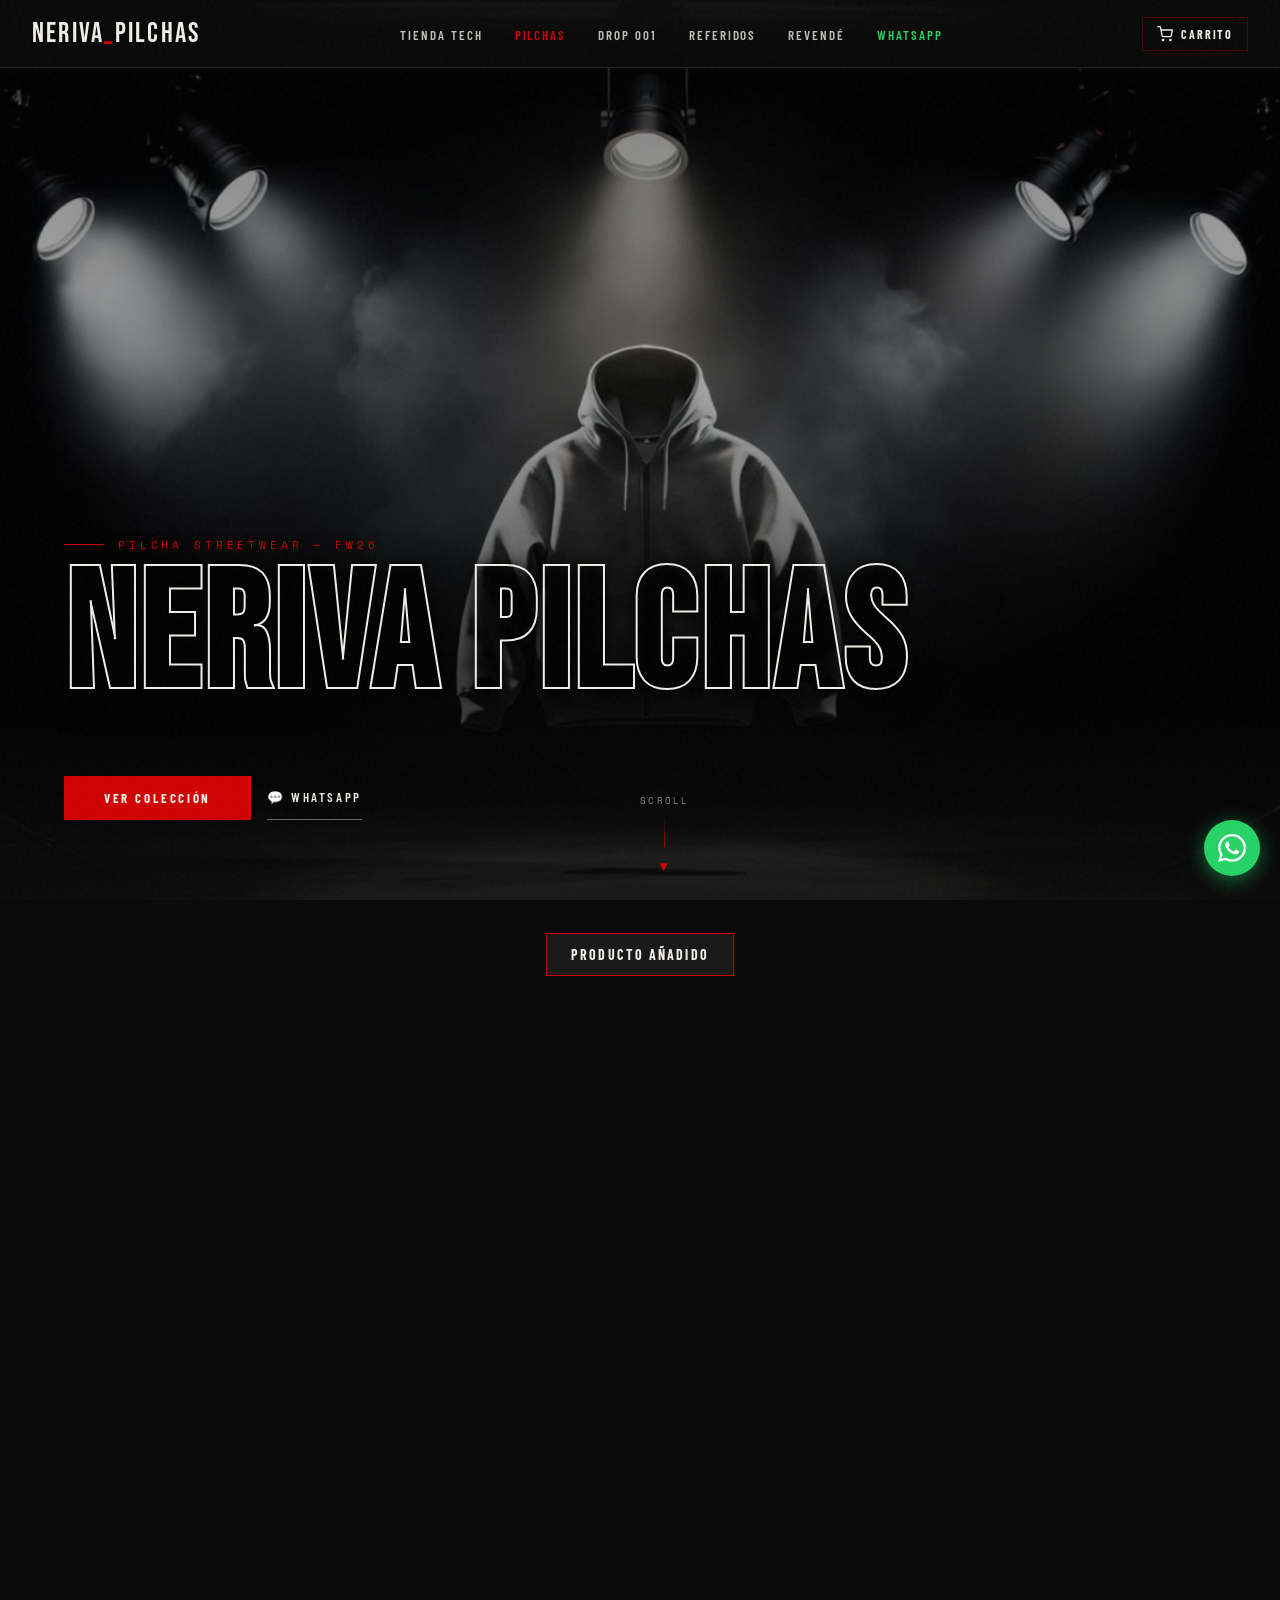
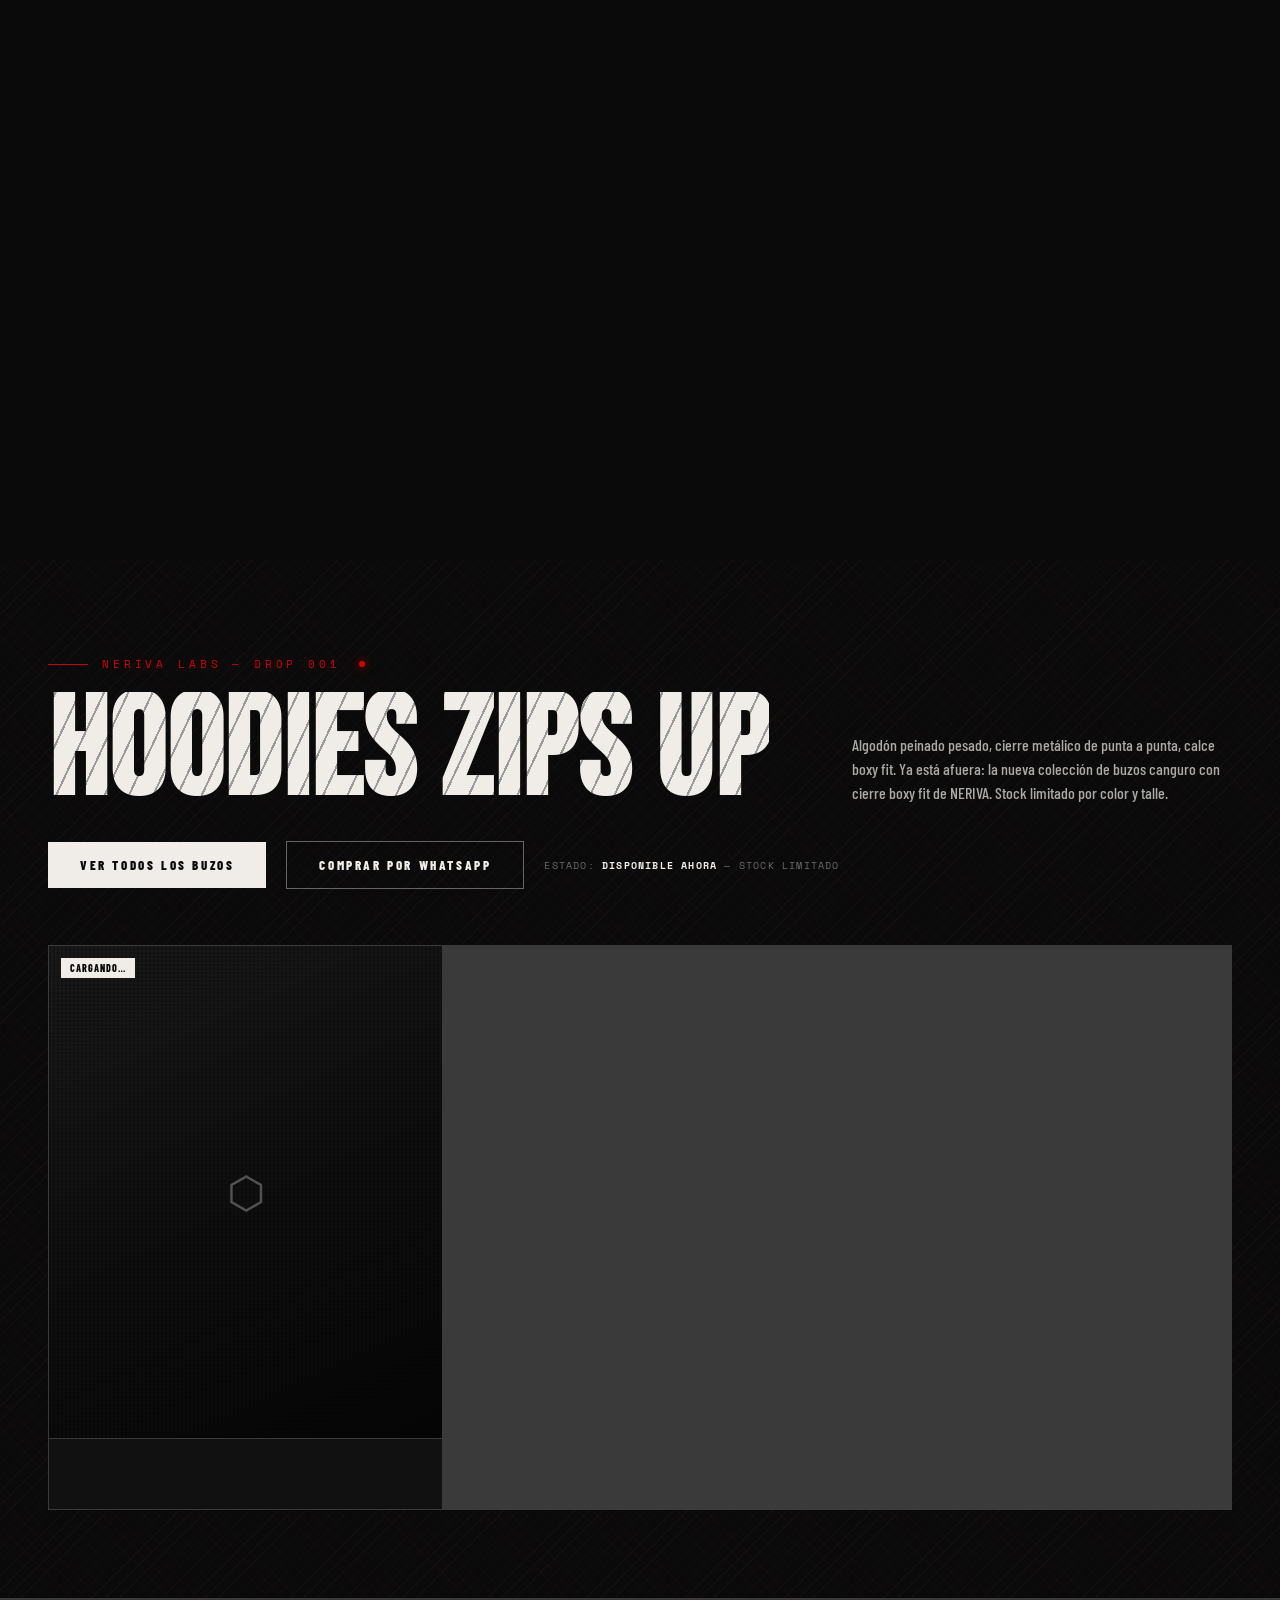
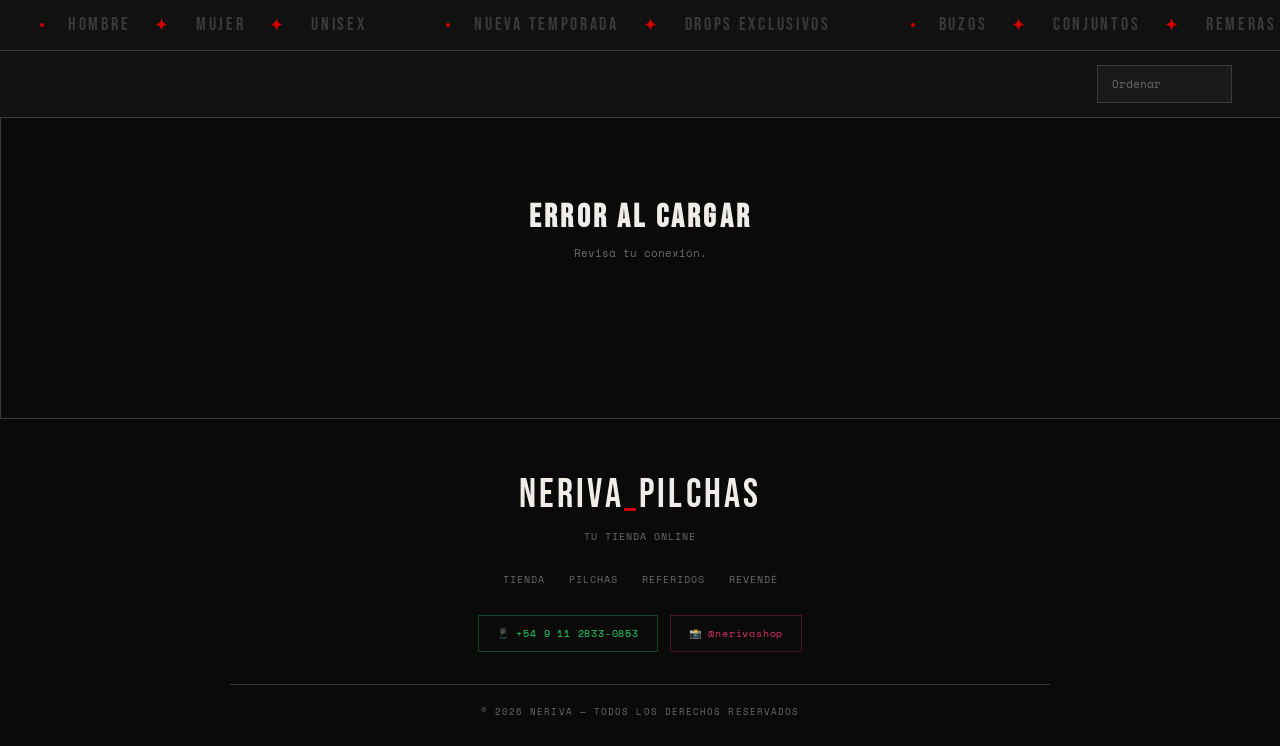
==== commit 88e511b2: "asd" ====
--- a/pilchas/index.html
+++ b/pilchas/index.html
@@ -942,7 +942,7 @@
         <ul class="nav-links">
             <li><a href="/">Tienda Tech</a></li>
             <li><a href="/pilchas" style="color:var(--red)">Pilchas</a></li>
-            <li><a href="#drop">Drop 001</a></li>
+            <li><a href="/drop-buzos">Drop 001</a></li>
             <li><a href="/referidos">Referidos</a></li>
             <li><a href="/revendedores">Revendé</a></li>
             <li><a href="https://wa.me/5491128330853" target="_blank" style="color:#25d366">WhatsApp</a></li>
@@ -996,12 +996,13 @@
             <div class="drop-eyebrow">NERIVA LABS — DROP 001 <span class="drop-eyebrow-dot"></span></div>
             <div class="drop-title-row">
                 <h2 class="drop-title">HOODIES ZIPS UP</h2>
-                <p class="drop-desc">Algodón peinado pesado, cierre metálico de punta a punta, calce oversize. Ya está afuera: la nueva colección de buzos canguro con cierre de NERIVA. Stock limitado por color y talle.</p>
+                <p class="drop-desc">Algodón peinado pesado, cierre metálico de punta a punta, calce boxy fit. Ya está afuera: la nueva colección de buzos canguro con cierre boxy fit de NERIVA. Stock limitado por color y talle.</p>
             </div>
-            <div class="drop-cta-row">
-                <a href="https://wa.me/5491128330853?text=Hola!%20Vi%20el%20DROP%20001%20de%20buzos%20cierre%20NERIVA%20y%20quiero%20consultar%20stock%20y%20talles" target="_blank" class="drop-btn-notify">Comprar por WhatsApp</a>
-                <span class="drop-status">Estado: <strong>disponible ahora</strong> — stock limitado</span>
-            </div>
+           <div class="drop-cta-row">
+    <a href="/drop-buzos" class="drop-btn-notify">Ver todos los buzos</a>
+    <a href="https://wa.me/5491128330853?text=Hola!%20Vi%20el%20DROP%20001%20de%20buzos%20cierre%20NERIVA%20y%20quiero%20consultar%20stock%20y%20talles" target="_blank" class="drop-btn-notify" style="background:transparent;color:var(--white);border:1px solid rgba(240,237,232,0.4);">Comprar por WhatsApp</a>
+    <span class="drop-status">Estado: <strong>disponible ahora</strong> — stock limitado</span>
+</div>
             <div class="drop-grid" id="dropGrid">
                 <div class="drop-card">
                     <div class="drop-card-swatch" style="background:linear-gradient(155deg,#1a1a1a,#050505);">
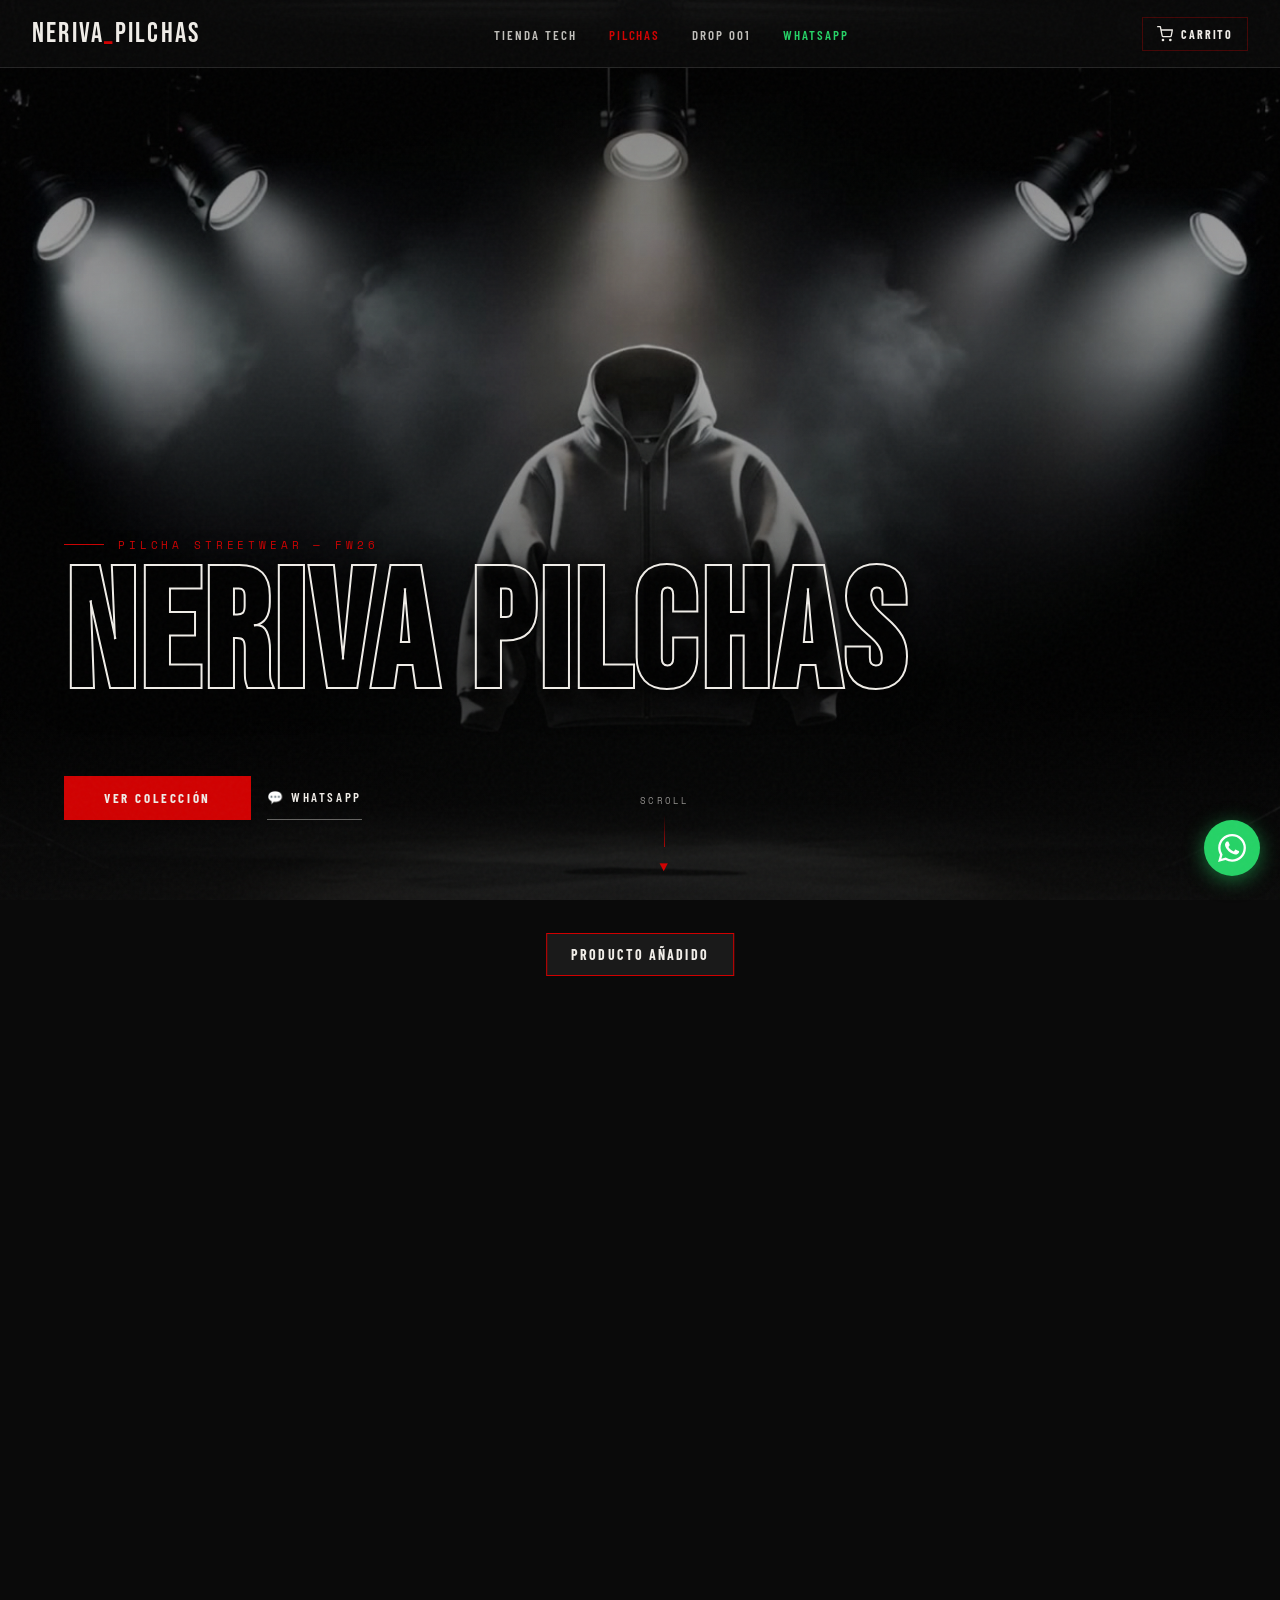
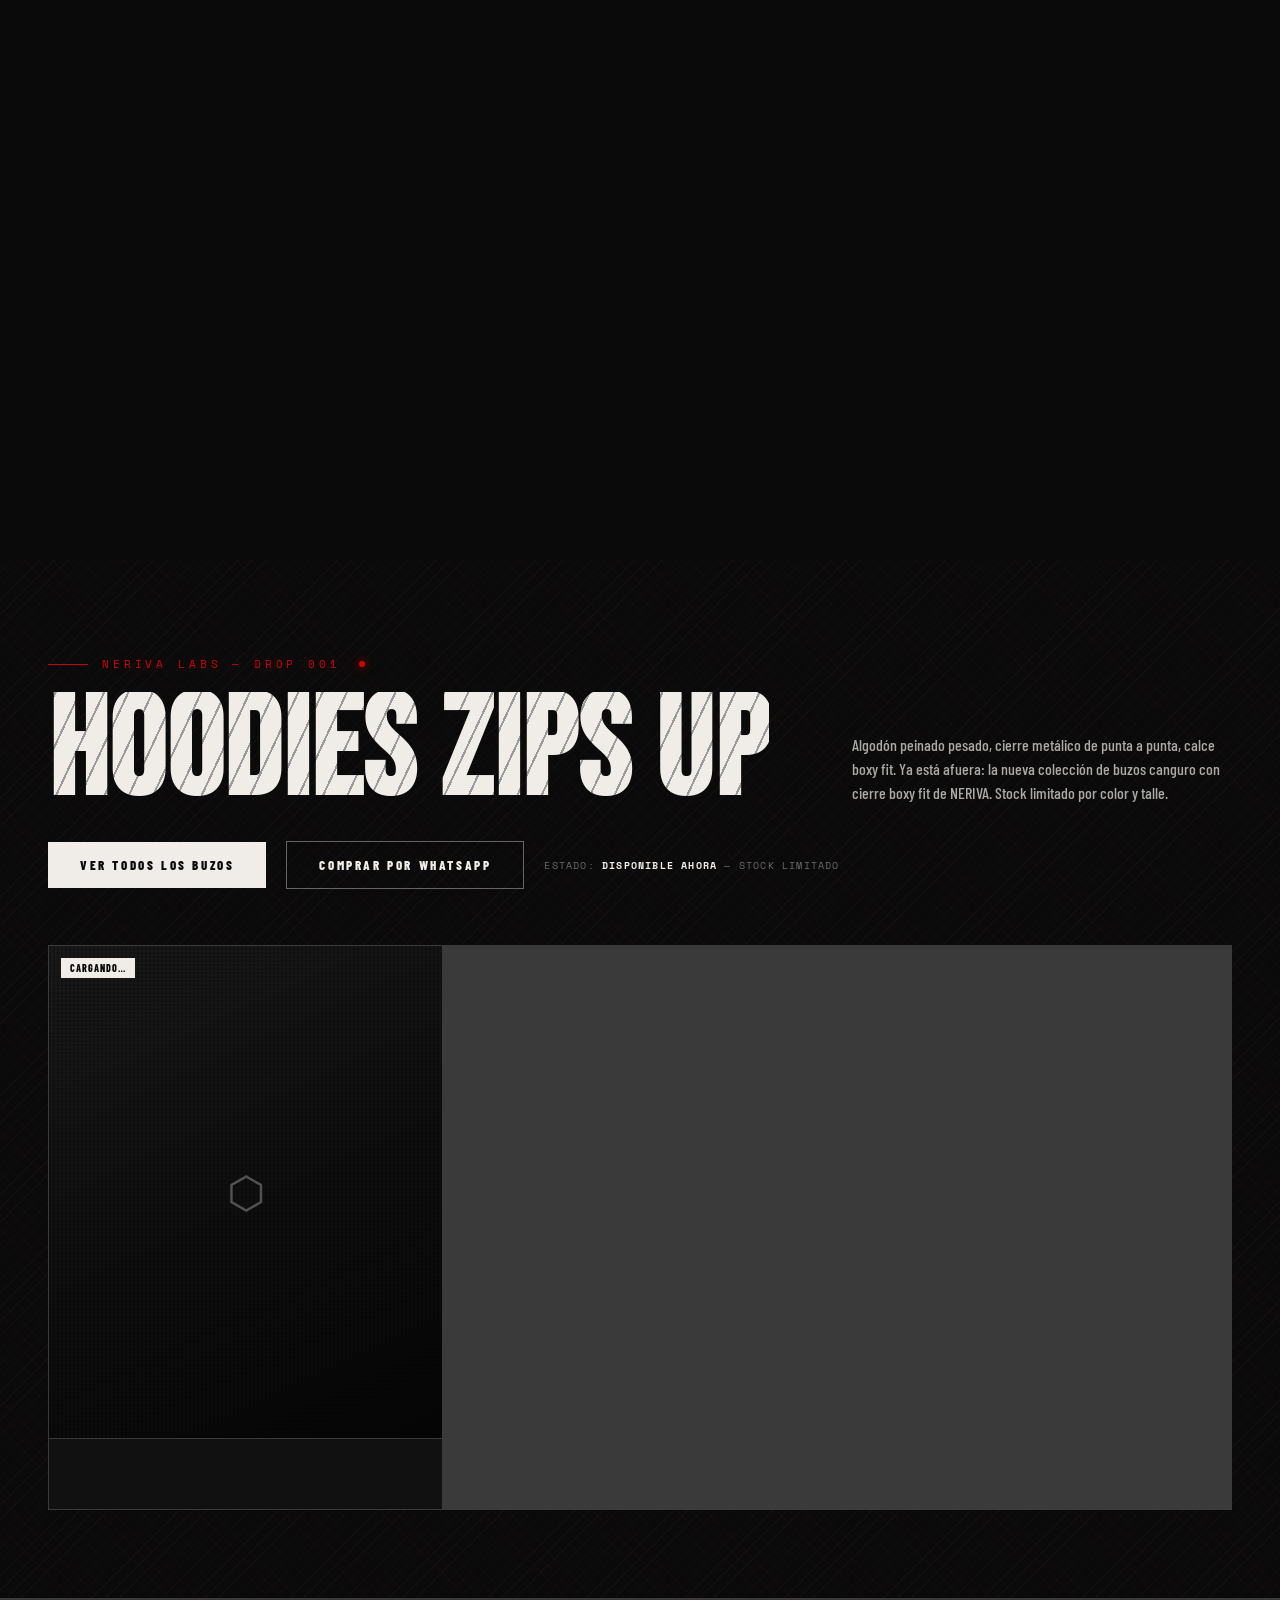
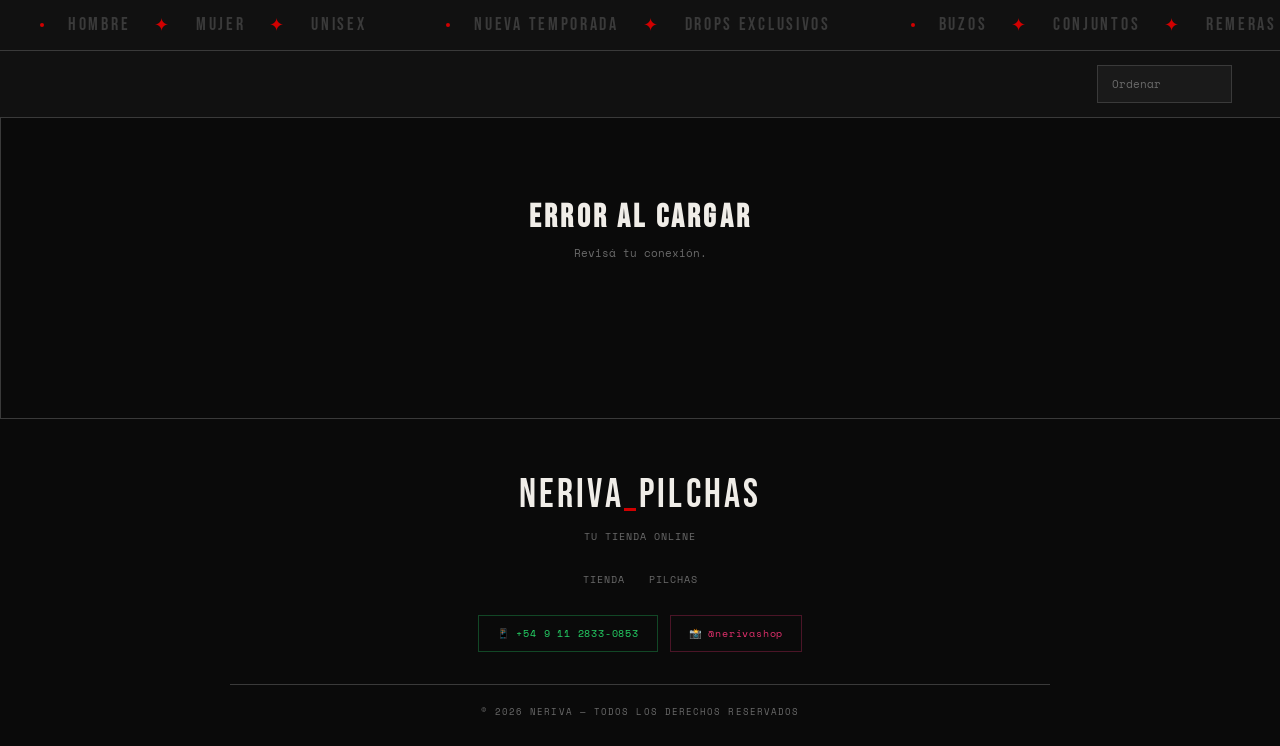
==== commit 7db07d36: "asd" ====
--- a/pilchas/index.html
+++ b/pilchas/index.html
@@ -942,17 +942,15 @@
         <ul class="nav-links">
             <li><a href="/">Tienda Tech</a></li>
             <li><a href="/pilchas" style="color:var(--red)">Pilchas</a></li>
-            <li><a href="/drop-buzos">Drop 001</a></li>
-            <li><a href="/referidos">Referidos</a></li>
-            <li><a href="/revendedores">Revendé</a></li>
+            <li><a href="/drop-buzos.html">Drop 001</a></li>
+      
+           
             <li><a href="https://wa.me/5491128330853" target="_blank" style="color:#25d366">WhatsApp</a></li>
         </ul>
         <div class="nav-actions">
             <!-- Links visibles en mobile -->
             <div class="nav-mobile-menu">
                 <a href="/">Tienda tech</a>
-                <a href="/referidos">Ref</a>
-                <a href="/revendedores">Rev</a>
             </div>
             <button class="cart-btn" id="cartToggleBtn" onclick="toggleCart()">
                 <svg width="16" height="16" viewBox="0 0 24 24" fill="none" stroke="currentColor" stroke-width="2" stroke-linecap="round" stroke-linejoin="round"><circle cx="9" cy="21" r="1"/><circle cx="20" cy="21" r="1"/><path d="M1 1h4l2.68 13.39a2 2 0 0 0 2 1.61h9.72a2 2 0 0 0 2-1.61L23 6H6"/></svg>
@@ -999,7 +997,7 @@
                 <p class="drop-desc">Algodón peinado pesado, cierre metálico de punta a punta, calce boxy fit. Ya está afuera: la nueva colección de buzos canguro con cierre boxy fit de NERIVA. Stock limitado por color y talle.</p>
             </div>
            <div class="drop-cta-row">
-    <a href="/drop-buzos" class="drop-btn-notify">Ver todos los buzos</a>
+    <a href="/drop-buzos.html" class="drop-btn-notify">Ver todos los buzos</a>
     <a href="https://wa.me/5491128330853?text=Hola!%20Vi%20el%20DROP%20001%20de%20buzos%20cierre%20NERIVA%20y%20quiero%20consultar%20stock%20y%20talles" target="_blank" class="drop-btn-notify" style="background:transparent;color:var(--white);border:1px solid rgba(240,237,232,0.4);">Comprar por WhatsApp</a>
     <span class="drop-status">Estado: <strong>disponible ahora</strong> — stock limitado</span>
 </div>
@@ -1063,8 +1061,6 @@
             <div style="display:flex;gap:24px;justify-content:center;flex-wrap:wrap;margin-bottom:28px;">
                 <a href="/" style="font-family:'Space Mono',monospace;font-size:10px;color:var(--gray-light);text-decoration:none;letter-spacing:0.1em;text-transform:uppercase;" onmouseover="this.style.color='var(--red)'" onmouseout="this.style.color='var(--gray-light)'">Tienda</a>
                 <a href="/pilchas" style="font-family:'Space Mono',monospace;font-size:10px;color:var(--gray-light);text-decoration:none;letter-spacing:0.1em;text-transform:uppercase;" onmouseover="this.style.color='var(--red)'" onmouseout="this.style.color='var(--gray-light)'">Pilchas</a>
-                <a href="/referidos" style="font-family:'Space Mono',monospace;font-size:10px;color:var(--gray-light);text-decoration:none;letter-spacing:0.1em;text-transform:uppercase;" onmouseover="this.style.color='var(--red)'" onmouseout="this.style.color='var(--gray-light)'">Referidos</a>
-                <a href="/revendedores" style="font-family:'Space Mono',monospace;font-size:10px;color:var(--gray-light);text-decoration:none;letter-spacing:0.1em;text-transform:uppercase;" onmouseover="this.style.color='var(--red)'" onmouseout="this.style.color='var(--gray-light)'">Revendé</a>
             </div>
             <div style="display:flex;gap:12px;justify-content:center;flex-wrap:wrap;margin-bottom:32px;">
                 <a href="https://wa.me/5491128330853" target="_blank" style="display:inline-flex;align-items:center;gap:8px;padding:10px 18px;border:1px solid rgba(37,211,102,0.3);color:#25d366;font-family:'Space Mono',monospace;font-size:10px;text-decoration:none;letter-spacing:0.08em;" onmouseover="this.style.background='rgba(37,211,102,0.08)'" onmouseout="this.style.background='transparent'">📱 +54 9 11 2833-0853</a>
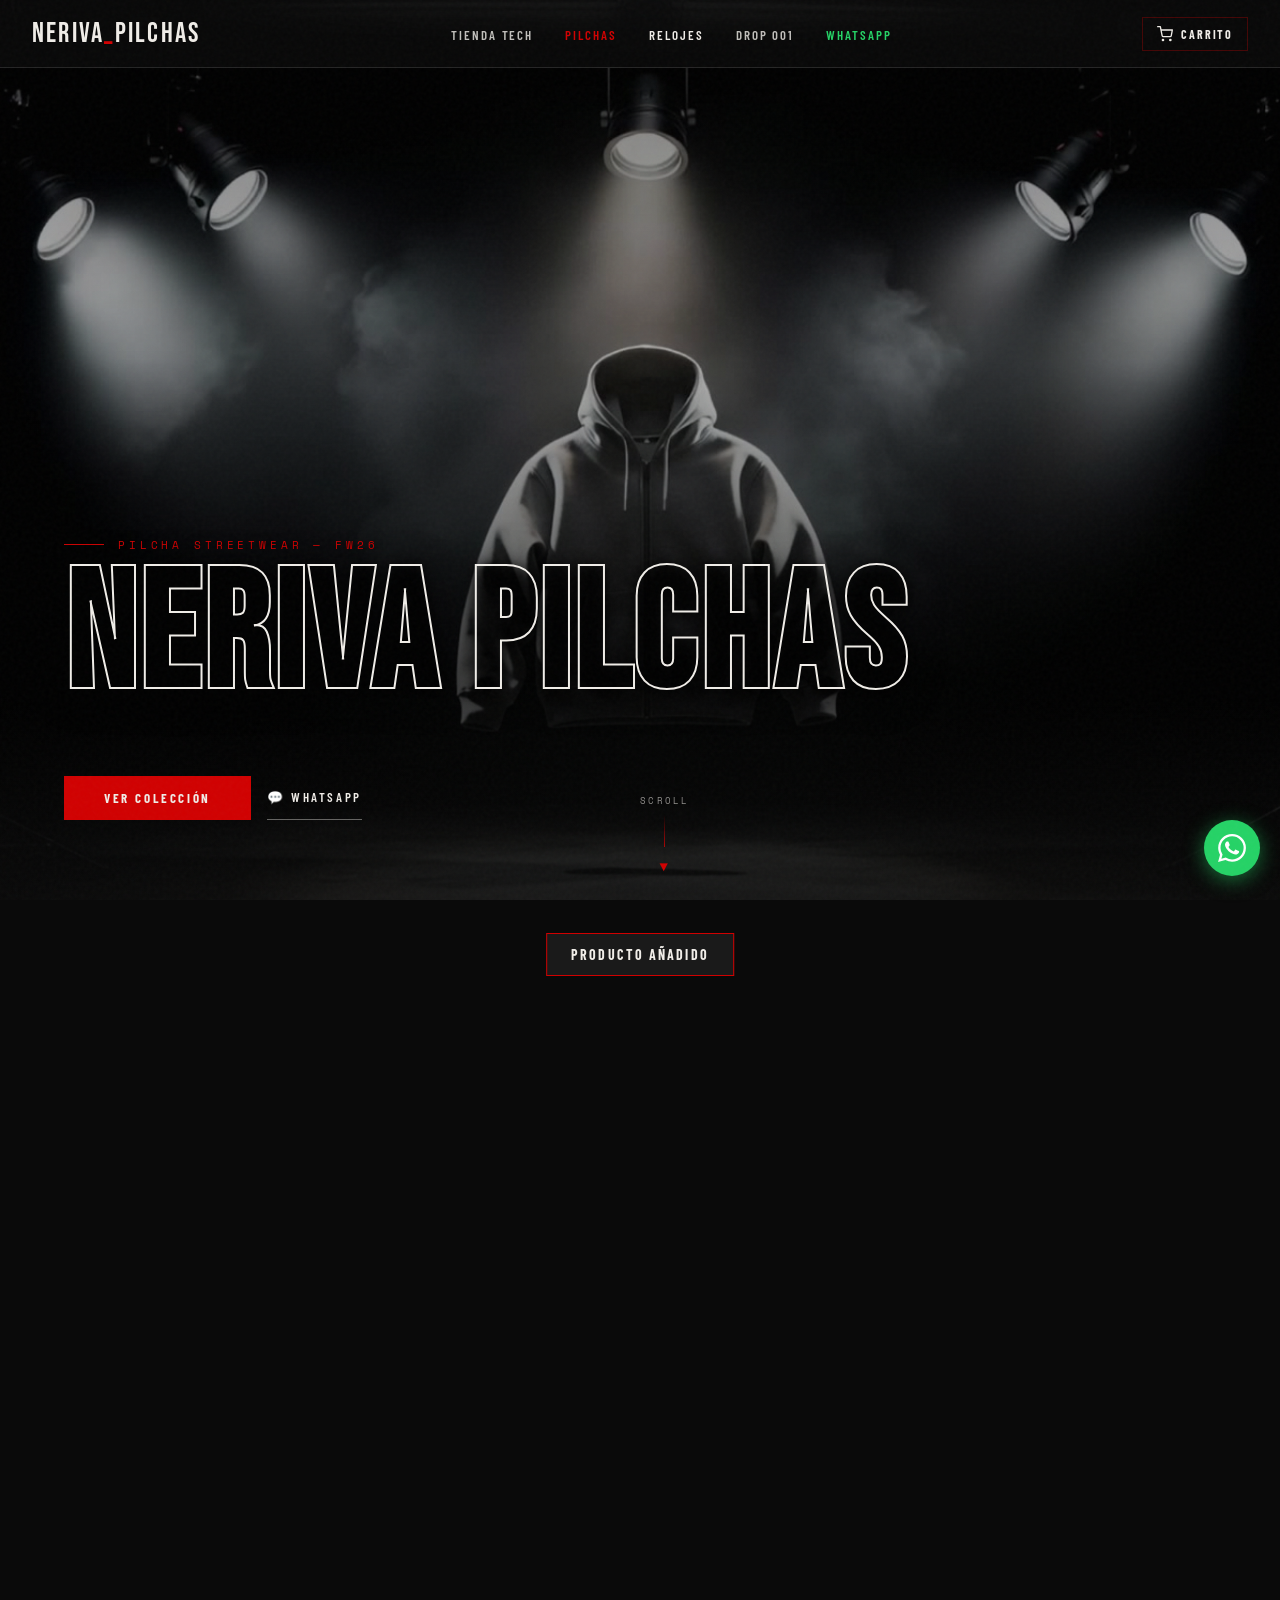
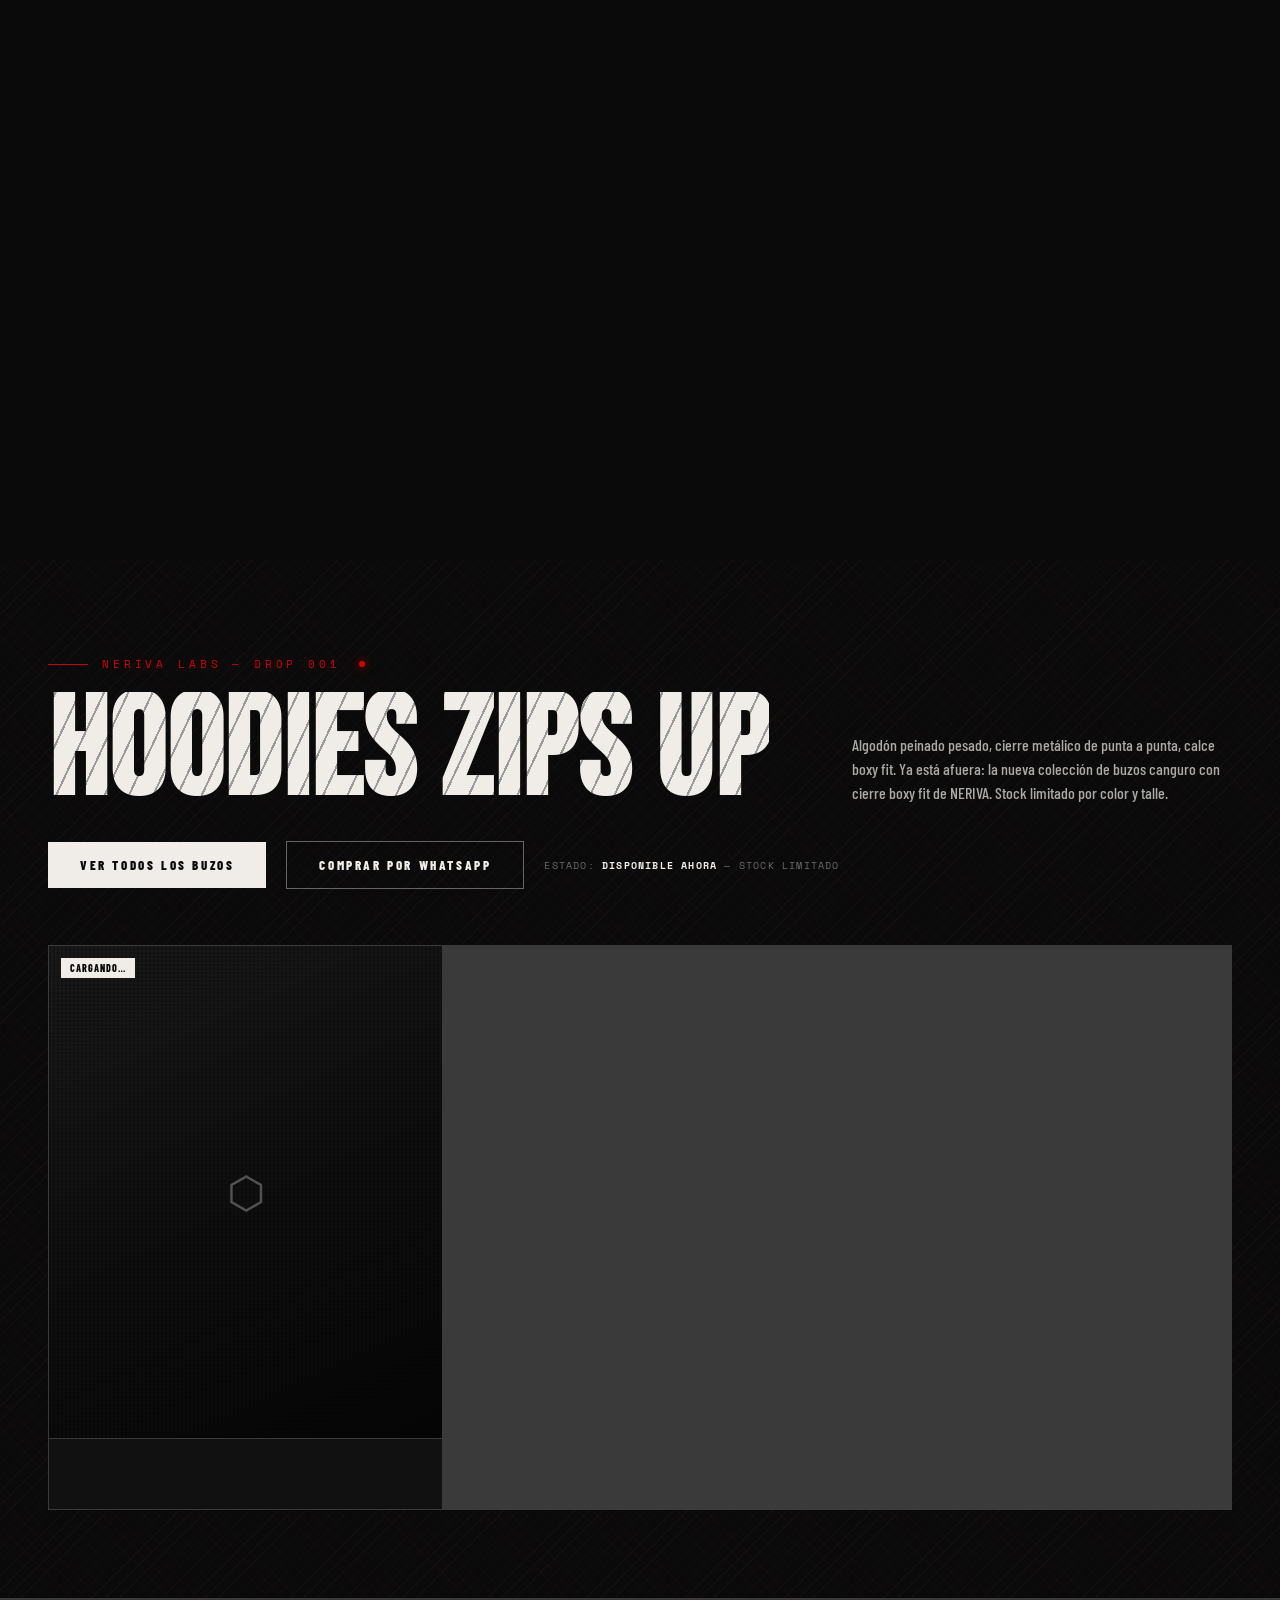
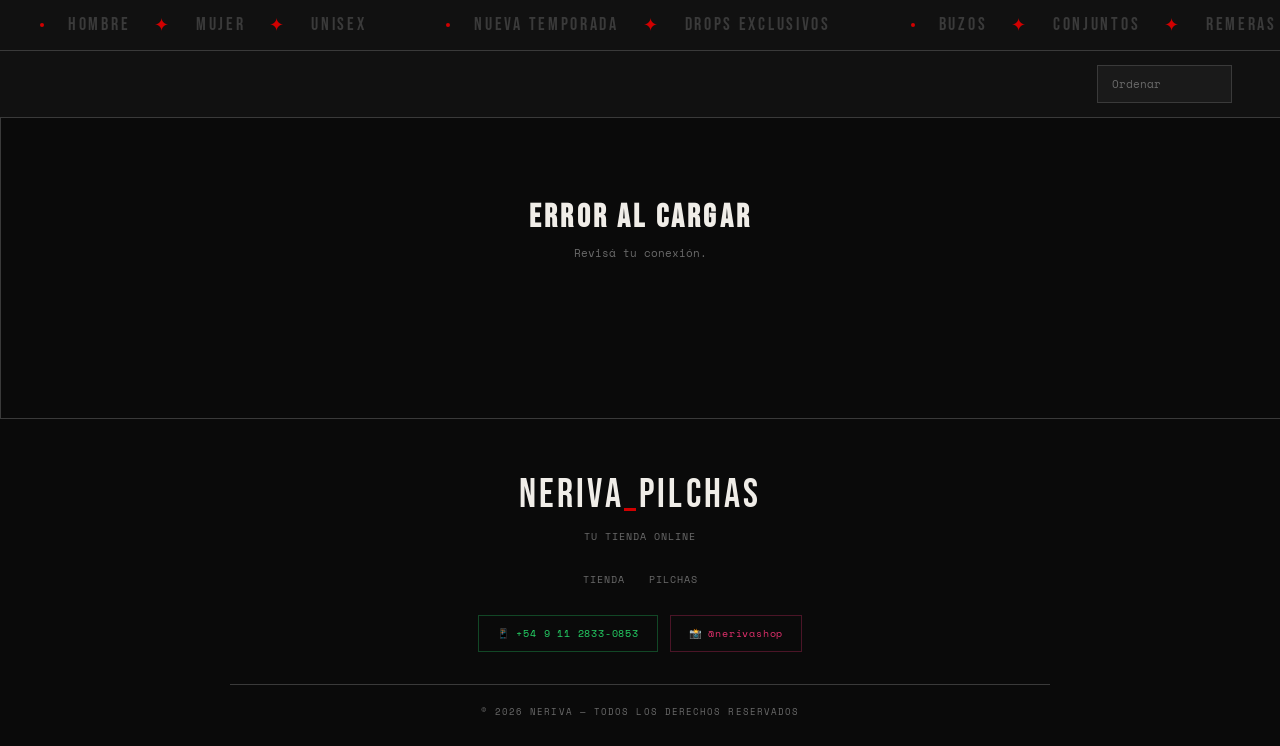
==== commit 644c0b89: "auraasd" ====
--- a/pilchas/index.html
+++ b/pilchas/index.html
@@ -938,11 +938,13 @@
 <body>
 
     <nav id="mainNav">
-        <a href="/pilchas" class="nav-logo">NERIVA<span>_</span>PILCHAS</a>
+        <a href="../pilchas/" class="nav-logo">NERIVA<span>_</span>PILCHAS</a>
         <ul class="nav-links">
-            <li><a href="/">Tienda Tech</a></li>
-            <li><a href="/pilchas" style="color:var(--red)">Pilchas</a></li>
-            <li><a href="/drop-buzos.html">Drop 001</a></li>
+            <li><a href="../index.html">Tienda Tech</a></li>
+            <li><a href="../pilchas/" style="color:var(--red)">Pilchas</a></li>
+            <li><a href="../relojes/" style="color:var(--green)">Relojes</a></li>
+
+            <li><a href="../drop-buzos.html">Drop 001</a></li>
       
            
             <li><a href="https://wa.me/5491128330853" target="_blank" style="color:#25d366">WhatsApp</a></li>
@@ -950,7 +952,7 @@
         <div class="nav-actions">
             <!-- Links visibles en mobile -->
             <div class="nav-mobile-menu">
-                <a href="/">Tienda tech</a>
+                <a href="../index.html">Tienda tech</a>
             </div>
             <button class="cart-btn" id="cartToggleBtn" onclick="toggleCart()">
                 <svg width="16" height="16" viewBox="0 0 24 24" fill="none" stroke="currentColor" stroke-width="2" stroke-linecap="round" stroke-linejoin="round"><circle cx="9" cy="21" r="1"/><circle cx="20" cy="21" r="1"/><path d="M1 1h4l2.68 13.39a2 2 0 0 0 2 1.61h9.72a2 2 0 0 0 2-1.61L23 6H6"/></svg>
@@ -997,7 +999,7 @@
                 <p class="drop-desc">Algodón peinado pesado, cierre metálico de punta a punta, calce boxy fit. Ya está afuera: la nueva colección de buzos canguro con cierre boxy fit de NERIVA. Stock limitado por color y talle.</p>
             </div>
            <div class="drop-cta-row">
-    <a href="/drop-buzos.html" class="drop-btn-notify">Ver todos los buzos</a>
+    <a href="../drop-buzos.html" class="drop-btn-notify">Ver todos los buzos</a>
     <a href="https://wa.me/5491128330853?text=Hola!%20Vi%20el%20DROP%20001%20de%20buzos%20cierre%20NERIVA%20y%20quiero%20consultar%20stock%20y%20talles" target="_blank" class="drop-btn-notify" style="background:transparent;color:var(--white);border:1px solid rgba(240,237,232,0.4);">Comprar por WhatsApp</a>
     <span class="drop-status">Estado: <strong>disponible ahora</strong> — stock limitado</span>
 </div>
@@ -1059,8 +1061,8 @@
             <div style="font-family:'Bebas Neue',sans-serif;font-size:40px;letter-spacing:0.08em;color:var(--white);margin-bottom:10px;">NERIVA<span style="color:var(--red)">_</span>PILCHAS</div>
             <p style="font-family:'Space Mono',monospace;font-size:10px;color:var(--gray-light);letter-spacing:0.1em;text-transform:uppercase;margin-bottom:28px;">Tu tienda online</p>
             <div style="display:flex;gap:24px;justify-content:center;flex-wrap:wrap;margin-bottom:28px;">
-                <a href="/" style="font-family:'Space Mono',monospace;font-size:10px;color:var(--gray-light);text-decoration:none;letter-spacing:0.1em;text-transform:uppercase;" onmouseover="this.style.color='var(--red)'" onmouseout="this.style.color='var(--gray-light)'">Tienda</a>
-                <a href="/pilchas" style="font-family:'Space Mono',monospace;font-size:10px;color:var(--gray-light);text-decoration:none;letter-spacing:0.1em;text-transform:uppercase;" onmouseover="this.style.color='var(--red)'" onmouseout="this.style.color='var(--gray-light)'">Pilchas</a>
+                <a href="../index.html" style="font-family:'Space Mono',monospace;font-size:10px;color:var(--gray-light);text-decoration:none;letter-spacing:0.1em;text-transform:uppercase;" onmouseover="this.style.color='var(--red)'" onmouseout="this.style.color='var(--gray-light)'">Tienda</a>
+                <a href="../pilchas/" style="font-family:'Space Mono',monospace;font-size:10px;color:var(--gray-light);text-decoration:none;letter-spacing:0.1em;text-transform:uppercase;" onmouseover="this.style.color='var(--red)'" onmouseout="this.style.color='var(--gray-light)'">Pilchas</a>
             </div>
             <div style="display:flex;gap:12px;justify-content:center;flex-wrap:wrap;margin-bottom:32px;">
                 <a href="https://wa.me/5491128330853" target="_blank" style="display:inline-flex;align-items:center;gap:8px;padding:10px 18px;border:1px solid rgba(37,211,102,0.3);color:#25d366;font-family:'Space Mono',monospace;font-size:10px;text-decoration:none;letter-spacing:0.08em;" onmouseover="this.style.background='rgba(37,211,102,0.08)'" onmouseout="this.style.background='transparent'">📱 +54 9 11 2833-0853</a>
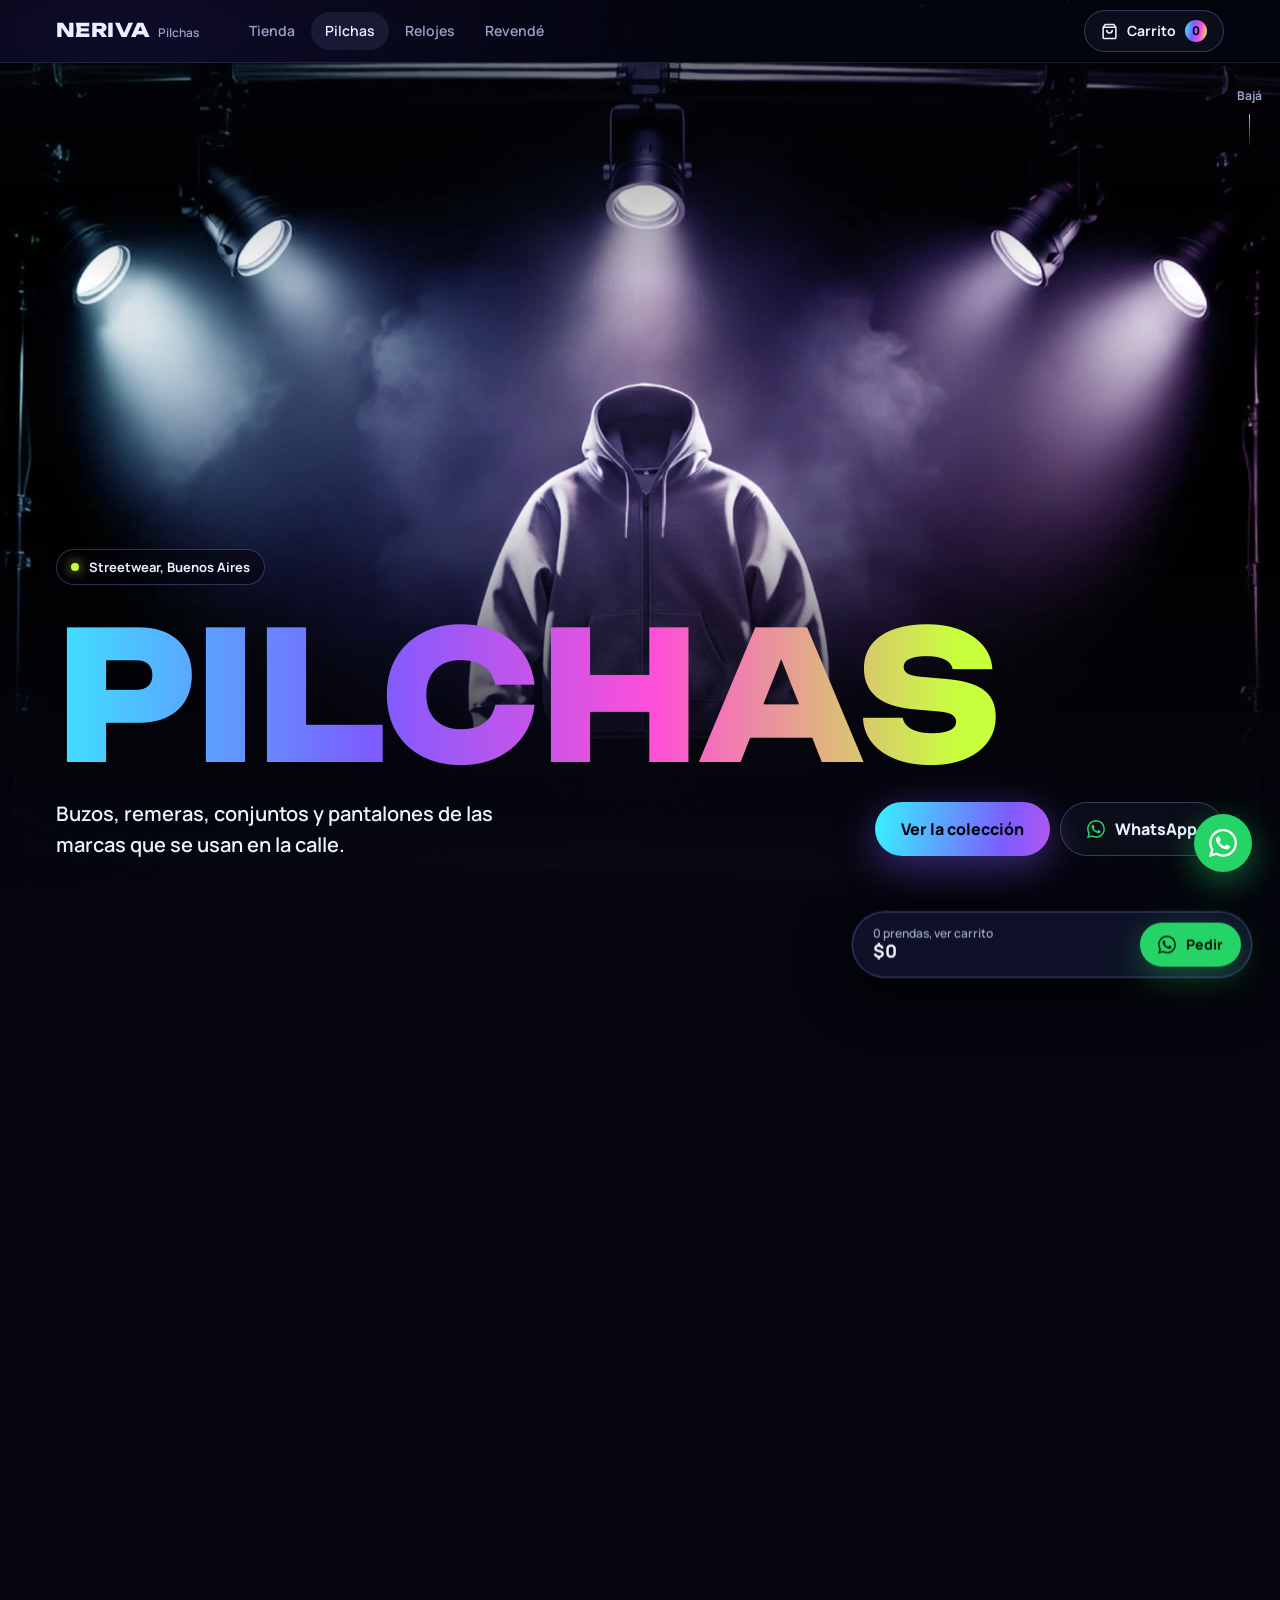
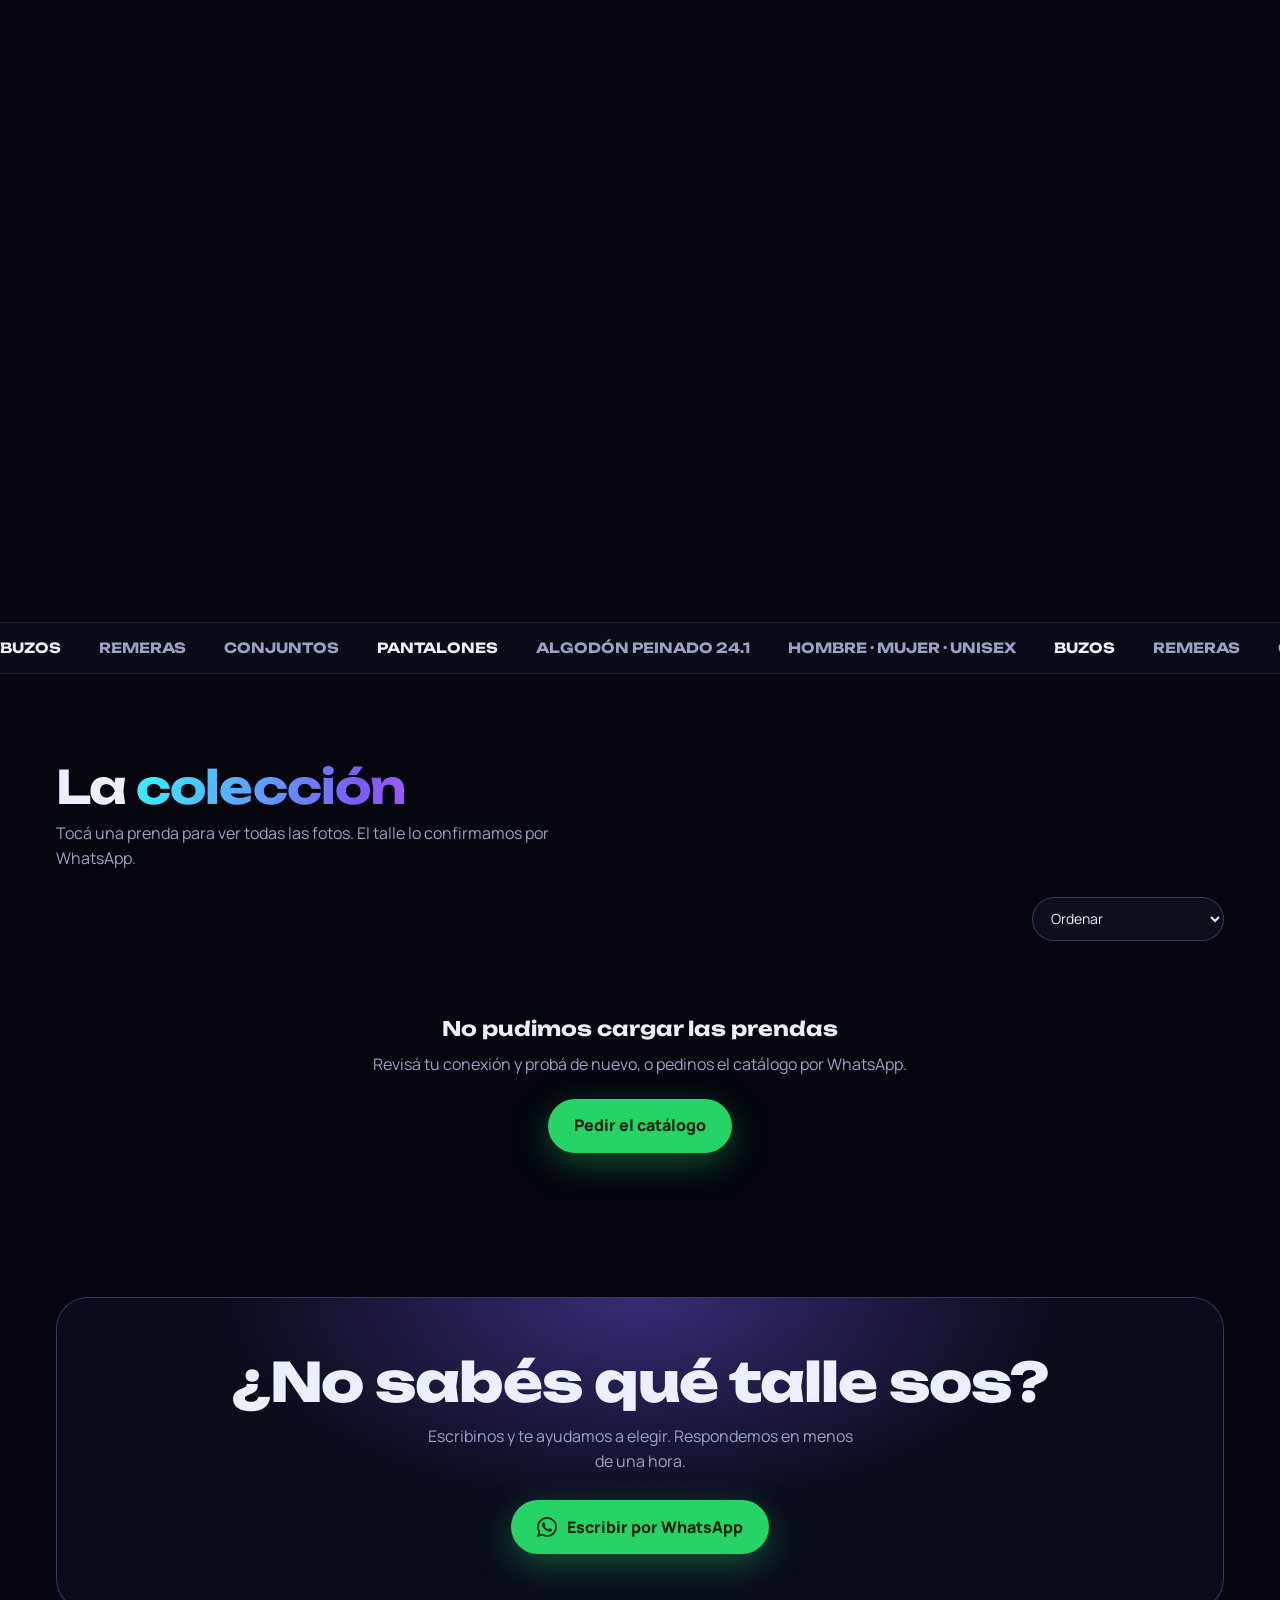
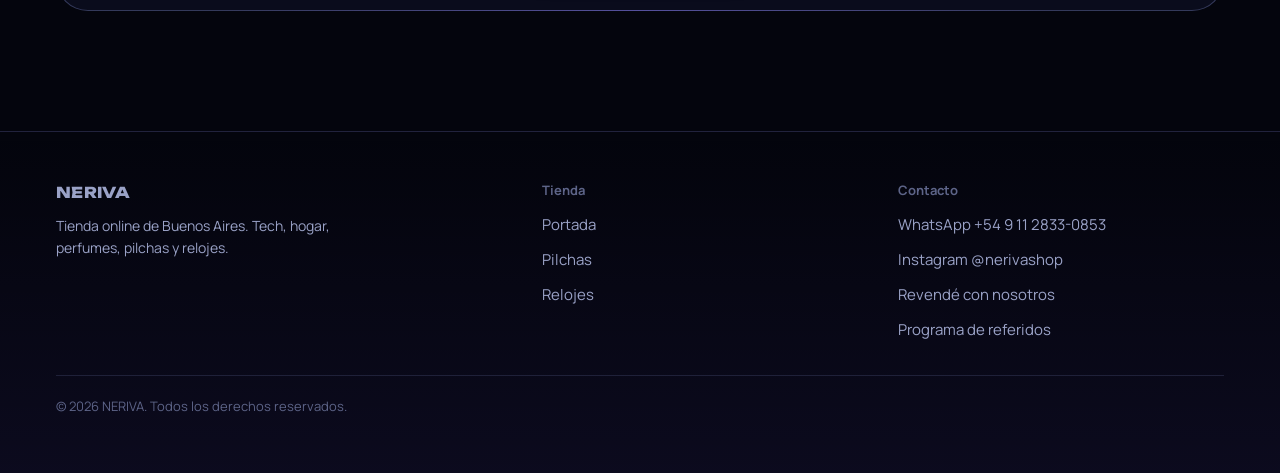
==== commit 6001865a: "feat: pilchas con el estilo futurista y Drop 001 afuera - pilchas/ rehecha con ui.css/ui.js: portada" ====
--- a/pilchas/index.html
+++ b/pilchas/index.html
@@ -2,1753 +2,907 @@
 <html lang="es">
 <head>
     <meta charset="UTF-8">
-    <meta name="viewport" content="width=device-width, initial-scale=1.0">
-    <title>NERIVA PILCHAS</title>
+    <meta name="viewport" content="width=device-width, initial-scale=1.0, viewport-fit=cover">
+    <title>NERIVA Pilchas — Streetwear</title>
+    <meta name="description" content="Streetwear en Buenos Aires: buzos, remeras, conjuntos y pantalones. Elegís acá y cerramos por WhatsApp.">
+    <meta name="theme-color" content="#04050d">
+    <meta property="og:title" content="NERIVA Pilchas — Streetwear">
+    <meta property="og:description" content="Buzos, remeras, conjuntos y pantalones. Elegís acá y cerramos por WhatsApp.">
+    <meta property="og:image" content="https://i.postimg.cc/gjz4jfm1/Neriva-Logo.png">
+    <meta property="og:type" content="website">
     <link rel="icon" type="image/png" href="https://i.postimg.cc/zBjMyQsz/Chat-GPT-Image-9-jun-2026-09-02-32-a-m.png">
     <link rel="preconnect" href="https://fonts.googleapis.com">
     <link rel="preconnect" href="https://fonts.gstatic.com" crossorigin>
-    <link href="https://fonts.googleapis.com/css2?family=Bebas+Neue&family=Space+Mono:ital,wght@0,400;0,700;1,400&family=Barlow+Condensed:wght@300;400;600;700;900&display=swap" rel="stylesheet">
+    <link href="https://fonts.googleapis.com/css2?family=Unbounded:wght@500;700;800&family=Manrope:wght@400;600;700;800&display=swap" rel="stylesheet">
+    <link rel="stylesheet" href="../ui.css">
     <style>
-        :root {
-            --red: #D10000;
-            --red-dim: #8B0000;
-            --black: #0A0A0A;
-            --black-2: #111111;
-            --black-3: #1A1A1A;
-            --white: #F0EDE8;
-            --gray: #3A3A3A;
-            --gray-light: #6A6A6A;
+        /* ── PORTADA: el buzo se acerca mientras bajás ── */
+        .hero { position: relative; height: 240vh; margin-top: -1px; }
+        .stage { position: sticky; top: var(--navh, 62px); height: calc(100vh - var(--navh, 62px)); height: calc(100svh - var(--navh, 62px)); overflow: hidden; background: #000; }
+        .stage canvas { position: absolute; inset: 0; width: 100%; height: 100%; }
+        .stage::before {   /* tinte de color sobre la foto en blanco y negro */
+            content: ''; position: absolute; inset: 0; z-index: 1; pointer-events: none; mix-blend-mode: soft-light;
+            background: linear-gradient(120deg, rgba(55,243,255,.55), rgba(124,92,255,.6) 45%, rgba(255,79,216,.5));
         }
-        *, *::before, *::after { box-sizing: border-box; margin: 0; padding: 0; }
-        html { scroll-behavior: smooth; }
-        body {
-            background: var(--black);
-            color: var(--white);
-            font-family: 'Space Mono', monospace;
-            cursor: default;
-        overflow-x: hidden;
-           
+        .stage::after {
+            content: ''; position: absolute; inset: 0; z-index: 1; pointer-events: none;
+            background: linear-gradient(180deg, rgba(4,5,13,.55) 0, transparent 26%, transparent 52%, rgba(4,5,13,.92) 88%, var(--void));
         }
-        body::before {
-            content: '';
-            position: fixed;
-            inset: 0;
-            background-image: url("data:image/svg+xml,%3Csvg viewBox='0 0 256 256' xmlns='http://www.w3.org/2000/svg'%3E%3Cfilter id='n'%3E%3CfeTurbulence type='fractalNoise' baseFrequency='0.9' numOctaves='4' stitchTiles='stitch'/%3E%3C/filter%3E%3Crect width='100%25' height='100%25' filter='url(%23n)'/%3E%3C/svg%3E");
-            opacity: 0.032;
-            pointer-events: none;
-            z-index: 9999;
+        .hero-a, .hero-b { position: absolute; left: 0; right: 0; z-index: 2; will-change: opacity, transform; }
+        .hero-a { bottom: 0; padding-bottom: calc(88px + env(safe-area-inset-bottom)); }
+        @media (min-width: 900px) { .hero-a { padding-bottom: 40px; } }
+        .hero-tag { display: inline-flex; align-items: center; gap: 10px; padding: 7px 14px; border-radius: 999px; border: 1px solid var(--line-2); background: rgba(4,5,13,.55); font-size: 13px; font-weight: 700; color: var(--ice); backdrop-filter: blur(8px); -webkit-backdrop-filter: blur(8px); }
+        .hero-tag i { width: 8px; height: 8px; border-radius: 50%; background: var(--lime); box-shadow: 0 0 12px var(--lime); animation: pulse 2s infinite; }
+        @keyframes pulse { 50% { opacity: .35; } }
+        .wordmark { display: block; width: min(100%, 105vh); height: auto; margin: 14px 0 10px; overflow: visible; }
+        .wordmark text { font-family: var(--display); font-weight: 800; font-size: 190px; }
+        .hero-row { display: flex; flex-direction: column; gap: 18px; }
+        .hero-lead { font-size: clamp(16px, 2.2vw, 20px); font-weight: 600; color: var(--ice); max-width: 36ch; }
+        .hero-ctas { display: flex; flex-wrap: wrap; gap: 10px; }
+        @media (min-width: 860px) { .hero-row { flex-direction: row; align-items: center; justify-content: space-between; } }
+        .hero-b { top: 50%; transform: translateY(-50%); text-align: center; opacity: 0; pointer-events: none; padding: 0 18px; }
+        .hero-b h2 { font-family: var(--display); font-weight: 800; font-size: clamp(34px, 9vw, 96px); line-height: 1; letter-spacing: -.03em; text-shadow: 0 6px 40px rgba(4,5,13,.9); }
+        .hero-b p { margin: 16px auto 24px; max-width: 34ch; font-weight: 600; text-shadow: 0 2px 20px rgba(4,5,13,.9); }
+        .hero-b.live { pointer-events: auto; }
+        .scroll-hint { position: absolute; right: 18px; top: 24px; z-index: 2; font-size: 12px; font-weight: 700; color: var(--dim); display: flex; flex-direction: column; align-items: center; gap: 8px; transition: opacity .3s; }
+        .scroll-hint i { width: 1px; height: 34px; background: linear-gradient(var(--cyan), transparent); animation: drop 1.6s ease-in-out infinite; transform-origin: top; }
+        @keyframes drop { 0% { transform: scaleY(0); } 60% { transform: scaleY(1); opacity: 1; } 100% { transform: scaleY(1); opacity: 0; } }
+        body.calm .hero { height: auto; }
+        body.calm .hero-b, body.calm .scroll-hint { display: none; }
+
+        /* ── CINTA ── */
+        .belt { overflow: hidden; border-block: 1px solid var(--line); background: rgba(160,175,255,.04); position: relative; z-index: 1; }
+        .belt div { display: flex; gap: 38px; width: max-content; padding: 14px 0; animation: belt 30s linear infinite; }
+        .belt span { font-family: var(--display); font-weight: 700; font-size: 14px; white-space: nowrap; color: var(--dim); }
+        .belt span:nth-child(3n+1) { color: var(--ice); }
+        @keyframes belt { to { transform: translateX(-50%); } }
+
+        /* ── FILTROS ── */
+        .rail-label { font-size: 13px; font-weight: 700; color: var(--faint); margin: 22px 0 10px; }
+        .brands, .chips { display: flex; gap: 10px; overflow-x: auto; scrollbar-width: none; margin: 0 -18px; padding: 2px 18px; }
+        .brands::-webkit-scrollbar, .chips::-webkit-scrollbar { display: none; }
+        @media (min-width: 768px) { .brands, .chips { margin: 0; padding: 2px; flex-wrap: wrap; overflow: visible; } }
+        .brand {
+            position: relative; flex: 0 0 auto; min-width: 104px; height: 64px; padding: 0 20px; border-radius: 16px;
+            border: 1px solid var(--line-2); background: rgba(160,175,255,.05);
+            display: inline-flex; align-items: center; justify-content: center;
+            font-family: var(--display); font-weight: 700; font-size: 13px; color: var(--dim); white-space: nowrap;
+            transition: transform .2s, color .2s, border-color .2s, background .2s;
         }
-
-        /* ── NAV ── */
-        nav {
-            display: flex;
-            align-items: center;
-            justify-content: space-between;
-            padding: 0 32px;
-            height: 68px;
-            border-bottom: 1px solid rgba(58,58,58,0.6);
-            position: fixed;
-            top: 0; left: 0; right: 0;
-            z-index: 500;
-            background: rgba(10,10,10,0.85);
-            backdrop-filter: blur(14px);
-            -webkit-backdrop-filter: blur(14px);
-            transition: background 0.4s, border-color 0.4s, box-shadow 0.4s;
+        .brand img { width: 46px; height: 46px; object-fit: contain; filter: brightness(0) invert(1); opacity: .7; transition: opacity .2s; pointer-events: none; }
+        .brand:hover { color: var(--ice); border-color: var(--ice); transform: translateY(-2px); }
+        .brand:hover img, .brand.on img { opacity: 1; }
+        .brand.on { color: var(--ice); border-color: transparent; background: linear-gradient(var(--deep), var(--deep)) padding-box, var(--holo) border-box; box-shadow: 0 8px 30px rgba(124,92,255,.35); }
+        .chip { flex: 0 0 auto; height: 38px; padding: 0 16px; border-radius: 999px; border: 1px solid var(--line-2); font-size: 14px; font-weight: 700; color: var(--dim); transition: all .2s; white-space: nowrap; }
+        .chip:hover { color: var(--ice); }
+        .chip.on { background: var(--holo); color: #05060f; border-color: transparent; }
+        .bar { display: flex; align-items: center; justify-content: space-between; gap: 12px; margin: 22px 0 16px; }
+        .results { font-size: 14px; color: var(--dim); }
+        .results strong { color: var(--ice); }
+        .sort { height: 44px; padding: 0 14px; border-radius: 999px; border: 1px solid var(--line-2); background: rgba(160,175,255,.06); color: var(--ice); font: inherit; font-size: 14px; }
+        .sort:focus { outline: none; border-color: var(--cyan); box-shadow: 0 0 0 4px rgba(55,243,255,.12); }
+        .sort option { background: var(--deep); }
+
+        .promo { display: flex; align-items: center; gap: 16px; padding: 18px 20px; margin-bottom: 18px; border-radius: 22px; border: 1px solid transparent; background: linear-gradient(var(--deep), var(--deep)) padding-box, var(--holo) border-box; }
+        .promo b { font-family: var(--display); font-weight: 800; font-size: clamp(26px, 6vw, 40px); line-height: 1; flex: 0 0 auto; }
+        .promo span { font-size: 14px; color: var(--dim); }
+        .promo strong { display: block; color: var(--ice); font-size: 16px; }
+
+        /* ── PRENDAS ── */
+        .grid { display: grid; grid-template-columns: 1fr 1fr; gap: 12px; }
+        @media (min-width: 640px) { .grid { grid-template-columns: repeat(3, 1fr); gap: 18px; } }
+        @media (min-width: 1024px) { .grid { grid-template-columns: repeat(4, 1fr); gap: 22px; } }
+        .p-img { position: relative; aspect-ratio: 4 / 5; background: var(--panel); cursor: pointer; overflow: hidden; }
+        .p-img img { width: 100%; height: 100%; object-fit: cover; transition: transform .6s cubic-bezier(.2,.8,.2,1); }
+        .card:hover .p-img img { transform: scale(1.06); }
+        .img-empty { width: 100%; height: 100%; display: flex; align-items: center; justify-content: center; font-size: 44px; background: var(--panel); }
+        .badges { position: absolute; top: 8px; left: 8px; display: flex; gap: 6px; }
+        .badge { padding: 4px 10px; border-radius: 999px; font-size: 12px; font-weight: 800; background: var(--sale); color: #fff; }
+        .badge.used { background: rgba(4,5,13,.8); border: 1px solid var(--line-2); }
+        .photos { position: absolute; bottom: 8px; right: 8px; padding: 3px 9px; border-radius: 999px; background: rgba(4,5,13,.75); color: #fff; font-size: 11px; font-weight: 700; }
+        .p-body { display: flex; flex-direction: column; gap: 4px; padding: 12px 14px 14px; flex: 1; }
+        .p-cat { font-size: 12px; font-weight: 700; color: var(--cyan); }
+        .p-name { font-size: 15px; font-weight: 700; line-height: 1.3; cursor: pointer; display: -webkit-box; -webkit-line-clamp: 2; -webkit-box-orient: vertical; overflow: hidden; min-height: 2.6em; }
+        .price-row { display: flex; align-items: baseline; flex-wrap: wrap; gap: 8px; margin: 4px 0 12px; }
+        .price { font-size: 20px; font-weight: 800; letter-spacing: -.01em; }
+        .price-old { font-size: 13px; color: var(--faint); text-decoration: line-through; }
+        .add-btn { width: 100%; min-height: 44px; margin-top: auto; border-radius: 999px; border: 1px solid var(--line-2); background: rgba(160,175,255,.06); font-size: 14px; font-weight: 800; transition: all .2s; }
+        .add-btn:hover { background: var(--ice); color: #05060f; border-color: var(--ice); }
+        .add-btn.added { background: rgba(200,255,61,.12); border-color: rgba(200,255,61,.5); color: var(--lime); }
+        .skeleton { border-radius: var(--r); border: 1px solid var(--line); aspect-ratio: .6; background: linear-gradient(110deg, rgba(160,175,255,.05) 30%, rgba(160,175,255,.13) 50%, rgba(160,175,255,.05) 70%); background-size: 200% 100%; animation: shimmer 1.5s infinite; }
+        @keyframes shimmer { to { background-position: -200% 0; } }
+        .empty { grid-column: 1 / -1; text-align: center; padding: 56px 16px; color: var(--dim); }
+        .empty h3 { color: var(--ice); font-family: var(--display); font-size: 20px; margin-bottom: 8px; }
+        .empty .btn { margin-top: 22px; }
+
+        .final { position: relative; text-align: center; padding: 56px 22px; border-radius: 32px; overflow: hidden; border: 1px solid var(--line-2); background: radial-gradient(600px 300px at 50% 0, rgba(124,92,255,.4), transparent 70%), var(--deep); }
+        .final h2 { font-family: var(--display); font-weight: 800; font-size: clamp(26px, 6vw, 54px); line-height: 1.05; letter-spacing: -.02em; }
+        .final p { color: var(--dim); margin: 14px auto 26px; max-width: 44ch; }
+
+        /* ── FICHA ── */
+        .modal { position: fixed; inset: 0; z-index: 100; display: none; background: rgba(4,5,13,.8); backdrop-filter: blur(8px); -webkit-backdrop-filter: blur(8px); align-items: flex-end; justify-content: center; }
+        .modal.on { display: flex; }
+        .modal-box { position: relative; width: 100%; max-height: 92vh; overflow-y: auto; background: var(--deep); border-radius: 28px 28px 0 0; border: 1px solid var(--line-2); animation: sheetUp .4s cubic-bezier(.2,.9,.2,1); }
+        @media (min-width: 768px) {
+            .modal { align-items: center; padding: 24px; }
+            .modal-box { max-width: 960px; border-radius: 28px; animation: modalIn .35s cubic-bezier(.2,.9,.2,1); box-shadow: 0 40px 120px rgba(0,0,0,.7), 0 0 0 1px rgba(124,92,255,.3); }
+            .modal-grid { display: grid; grid-template-columns: 1fr 1fr; }
         }
-        nav.scrolled {
-            background: rgba(10,10,10,0.97);
-            border-bottom: 1px solid var(--gray);
-            box-shadow: 0 2px 24px rgba(0,0,0,0.6);
-        }
-        .nav-logo {
-            font-family: 'Bebas Neue', sans-serif;
-            font-size: 28px;
-            letter-spacing: 0.08em;
-            color: var(--white);
-            text-decoration: none;
-        }
-        .nav-logo span { color: var(--red); }
-        .nav-links {
-            display: flex;
-            gap: 32px;
-            list-style: none;
-        }
-        .nav-links a {
-            font-family: 'Barlow Condensed', sans-serif;
-            font-size: 13px;
-            font-weight: 600;
-            letter-spacing: 0.15em;
-            text-transform: uppercase;
-            color: rgba(240,237,232,0.8);
-            text-decoration: none;
-            transition: color 0.2s;
-            position: relative;
-            padding-bottom: 2px;
-        }
-        .nav-links a::after {
-            content: '';
-            position: absolute;
-            bottom: 0; left: 0;
-            width: 0; height: 1px;
-            background: var(--red);
-            transition: width 0.25s ease;
-        }
-        .nav-links a:hover { color: var(--white); }
-        .nav-links a:hover::after { width: 100%; }
-        .nav-actions { display: flex; align-items: center; gap: 12px; }
-
-        /* Badge de la promo de remeras, ahora vive en el nav */
-        .nav-promo {
-            display: flex; align-items: center; gap: 6px;
-            font-family: 'Space Mono', monospace; font-size: 10px; letter-spacing: 0.06em;
-            color: var(--red); border: 1px solid rgba(209,0,0,0.4);
-            padding: 6px 10px; white-space: nowrap; flex-shrink: 0;
-        }
-        .nav-promo strong { color: var(--white); font-family: 'Barlow Condensed', sans-serif; font-weight: 800; letter-spacing: 0.02em; }
-        .nav-promo .full { display: inline; }
-        .nav-promo .short { display: none; }
-
-        /* Nav mobile links */
-        .nav-mobile-menu {
-            display: none;
-            gap: 12px;
-            align-items: center;
-        }
-        .nav-mobile-menu a {
-            font-family: 'Barlow Condensed', sans-serif;
-            font-size: 12px;
-            font-weight: 700;
-            letter-spacing: 0.12em;
-            text-transform: uppercase;
-            color: rgba(240,237,232,0.6);
-            text-decoration: none;
-            transition: color 0.2s;
-        }
-        .nav-mobile-menu a:hover { color: var(--red); }
-
-        /* Cart button */
-        .cart-btn {
-            position: relative;
-            background: none;
-            border: 1px solid rgba(209,0,0,0.3);
-            color: var(--white);
-            cursor: default;
-            display: flex;
-            align-items: center;
-            gap: 8px;
-            padding: 8px 14px;
-            font-family: 'Barlow Condensed', sans-serif;
-            font-size: 12px;
-            font-weight: 700;
-            letter-spacing: 0.15em;
-            text-transform: uppercase;
-            transition: all 0.2s;
-        }
-        .cart-btn:hover {
-            border-color: var(--red);
-            background: rgba(209,0,0,0.08);
-            color: var(--red);
-        }
-        .cart-badge {
-            background: var(--red);
-            color: var(--white);
-            font-size: 10px;
-            font-family: 'Space Mono', monospace;
-            font-weight: 700;
-            min-width: 18px;
-            height: 18px;
-            border-radius: 50%;
-            display: none;
-            align-items: center;
-            justify-content: center;
-            padding: 0 4px;
-        }
-        .cart-badge.visible { display: flex; }
-
-        /* ── HERO — scroll-scrub (mismo motor que armaste para el fabricante) ── */
-        .hero-scrub {
-            position: relative;
-            height: 240vh; /* alto extra = "espacio" para scrollear el giro/entrada del buzo */
-        }
-        .hero-video {
-            position: sticky;
-            top: 0;
-            width: 100%;
-            height: 100vh;
-            overflow: hidden;
-            background: #000;
-        }
-        .hero-canvas-wrap { position: absolute; inset: 0; z-index: 0; }
-        .hero-canvas-wrap canvas { position: absolute; inset: 0; width: 100%; height: 100%; display: block; }
-        /* fondo animado mientras cargan los frames (o si no hay frames configurados) */
-        .hero-fallback {
-            position: absolute; inset: 0; overflow: hidden;
-            background: radial-gradient(120% 90% at 50% 15%, #1a0000 0%, #0a0a0a 60%);
-        }
-        .hero-fallback::before, .hero-fallback::after {
-            content: ''; position: absolute; border-radius: 50%; filter: blur(70px); opacity: 0.55; mix-blend-mode: screen;
-        }
-        .hero-fallback::before { width: 60vw; height: 60vw; left: -10vw; top: -10vw; background: radial-gradient(circle, rgba(209,0,0,0.5), transparent 65%); animation: heroDrift1 22s ease-in-out infinite; }
-        .hero-fallback::after { width: 55vw; height: 55vw; right: -12vw; bottom: -14vw; background: radial-gradient(circle, #2a2a2a, transparent 65%); animation: heroDrift2 26s ease-in-out infinite; }
-        @keyframes heroDrift1 { 50%{ transform: translate(14vw,10vh) scale(1.15); } }
-        @keyframes heroDrift2 { 50%{ transform: translate(-12vw,-8vh) scale(1.1); } }
-        .hero-overlay {
-            position: absolute; inset: 0;
-            background: linear-gradient(to bottom, rgba(0,0,0,0.55) 0%, rgba(0,0,0,0.3) 40%, rgba(0,0,0,0.7) 75%, rgba(10,10,10,0.92) 100%);
-            z-index: 2;
-        }
-        .hero-content {
-            position: absolute; inset: 0; z-index: 3;
-            display: flex; flex-direction: column;
-            justify-content: flex-end;
-            padding: 0 64px 80px;
-        }
-        .hero-season {
-            font-family: 'Space Mono', monospace;
-            font-size: 11px; letter-spacing: 0.35em; text-transform: uppercase;
-            color: var(--red); margin-bottom: 12px;
-            display: flex; align-items: center; gap: 14px;
-            animation: fadeUp 0.8s 0.2s both;
-            text-shadow: 0 1px 8px rgba(0,0,0,0.8);
-        }
-        .hero-season::before { content: ''; display: block; width: 40px; height: 1px; background: var(--red); }
-        .hero-title-big {
-            font-family: 'Bebas Neue', sans-serif;
-            font-size: clamp(80px, 13vw, 180px);
-            line-height: 0.88; letter-spacing: 0.02em;
-            color: var(--white); animation: fadeUp 0.8s 0.35s both;
-            text-shadow: 0 2px 12px rgba(0,0,0,0.7), 0 4px 32px rgba(0,0,0,0.5);
-        }
-        .hero-title-big em {
-            display: block; color: transparent; font-style: normal;
-            -webkit-text-stroke: 2px var(--white);
-            filter: drop-shadow(0 2px 8px rgba(0,0,0,0.6));
-        }
-        .hero-ctas {
-            display: flex; gap: 16px; align-items: center;
-            margin-top: 24px; animation: fadeUp 0.8s 0.6s both;
-        }
-        .btn-primary {
-            background: var(--red); color: var(--white);
-            font-family: 'Barlow Condensed', sans-serif;
-            font-size: 13px; font-weight: 700; letter-spacing: 0.2em; text-transform: uppercase;
-            padding: 14px 40px; text-decoration: none; border: none;
-            cursor : default; position: relative; overflow: hidden;
-            transition: background 0.2s; display: inline-block;
-        }
-        .btn-primary:hover { background: #B00000; }
-        .btn-ghost {
-            background: transparent; color: var(--white);
-            font-family: 'Barlow Condensed', sans-serif;
-            font-size: 13px; font-weight: 600; letter-spacing: 0.2em; text-transform: uppercase;
-            padding: 14px 0; text-decoration: none; border: none;
-            border-bottom: 1px solid rgba(240,237,232,0.4);
-            cursor : default; transition: border-color 0.2s, color 0.2s;
-        }
-        .btn-ghost:hover { color: var(--red); border-color: var(--red); }
-        .hero-scroll {
-            position: absolute; bottom: 24px; left: 50%; transform: translateX(-50%);
-            z-index: 4; display: flex; flex-direction: column; align-items: center; gap: 8px;
-            font-family: 'Space Mono', monospace; font-size: 9px; letter-spacing: 0.25em;
-            text-transform: uppercase; color: rgba(240,237,232,0.6);
-            animation: fadeUp 1s 0.8s both;
-        }
-        .scroll-line {
-            width: 1px; height: 32px;
-            background: linear-gradient(to bottom, transparent, rgba(209,0,0,0.8));
-            animation: scrollPulse 2s ease-in-out infinite;
-        }
-        .hero-scroll-arrow { font-size: 14px; color: var(--red); animation: bounceDown 1.5s ease-in-out infinite; }
-        @keyframes scrollPulse { 0%,100%{opacity:0.3}50%{opacity:1} }
-        @keyframes bounceDown { 0%,100%{transform:translateY(0);opacity:0.6}50%{transform:translateY(6px);opacity:1} }
-
-        /* ── DROP HOODIES (teaser, sin fotos todavía) ── */
-        .drop-section {
-            position: relative;
-            background: var(--black);
-            border-bottom: 1px solid var(--gray);
-            padding: 96px 48px 88px;
-            overflow: hidden;
-        }
-        .drop-section::before {
-            content: '';
-            position: absolute; inset: 0;
-            background-image:
-                repeating-linear-gradient(45deg, rgba(209,0,0,0.035) 0px, rgba(209,0,0,0.035) 1px, transparent 1px, transparent 10px),
-                repeating-linear-gradient(-45deg, rgba(255,255,255,0.02) 0px, rgba(255,255,255,0.02) 1px, transparent 1px, transparent 10px);
-            pointer-events: none;
-        }
-        .drop-inner { position: relative; max-width: 1240px; margin: 0 auto; }
-        .drop-eyebrow {
-            display: flex; align-items: center; gap: 14px;
-            font-family: 'Space Mono', monospace; font-size: 11px; letter-spacing: 0.35em;
-            text-transform: uppercase; color: var(--red); margin-bottom: 20px;
-        }
-        .drop-eyebrow::before { content: ''; width: 40px; height: 1px; background: var(--red); }
-        .drop-eyebrow .drop-eyebrow-dot {
-            width: 6px; height: 6px; border-radius: 50%; background: var(--red);
-            box-shadow: 0 0 8px var(--red); animation: dotPulse 1.8s ease-in-out infinite; margin-left: 4px;
-        }
-        .drop-title-row { display: flex; align-items: flex-end; justify-content: space-between; gap: 32px; flex-wrap: wrap; margin-bottom: 28px; }
-        .drop-title {
-            font-family: 'Bebas Neue', sans-serif;
-            font-size: clamp(64px, 11vw, 160px);
-            line-height: 0.86; letter-spacing: 0.01em;
-            background-image: repeating-linear-gradient(115deg, var(--white) 0px, var(--white) 6px, #9a9a9a 6px, #9a9a9a 8px, var(--white) 8px, var(--white) 22px);
-            -webkit-background-clip: text; background-clip: text; color: transparent;
-        }
-        .drop-desc {
-            max-width: 380px;
-            font-family: 'Barlow Condensed', sans-serif; font-size: 16px; font-weight: 500;
-            line-height: 1.5; color: rgba(240,237,232,0.7);
-            padding-bottom: 8px;
-        }
-        .drop-cta-row { display: flex; align-items: center; gap: 20px; flex-wrap: wrap; margin-bottom: 56px; }
-        .drop-btn-notify {
-            display: inline-flex; align-items: center; gap: 10px;
-            background: var(--white); color: var(--black);
-            font-family: 'Barlow Condensed', sans-serif; font-size: 13px; font-weight: 800;
-            letter-spacing: 0.2em; text-transform: uppercase;
-            padding: 15px 32px; text-decoration: none; border: none; cursor: default;
-            transition: background 0.2s, color 0.2s;
-        }
-        .drop-btn-notify:hover { background: var(--red); color: var(--white); }
-        .drop-status {
-            font-family: 'Space Mono', monospace; font-size: 10px; letter-spacing: 0.12em;
-            text-transform: uppercase; color: var(--gray-light);
-        }
-        .drop-status strong { color: var(--white); }
-        .drop-grid { display: grid; grid-template-columns: repeat(3,1fr); gap: 1px; background: var(--gray); border: 1px solid var(--gray); }
-        .drop-card { background: var(--black-2); position: relative; overflow: hidden; cursor: default; transition: background 0.2s; }
-        .drop-card:hover { background: var(--black-3); }
-        .drop-card-link { display: block; text-decoration: none; color: inherit; }
-        .drop-card-swatch {
-            aspect-ratio: 4/5; position: relative; overflow: hidden;
-            display: flex; align-items: center; justify-content: center;
-        }
-        .drop-card-swatch::after {
-            content: ''; position: absolute; inset: 0;
-            background-image: repeating-linear-gradient(90deg, rgba(0,0,0,0.18) 0px, rgba(0,0,0,0.18) 2px, transparent 2px, transparent 4px),
-                               repeating-linear-gradient(0deg, rgba(0,0,0,0.12) 0px, rgba(0,0,0,0.12) 2px, transparent 2px, transparent 4px);
-        }
-        .drop-card-icon { position: relative; z-index: 2; font-size: 44px; opacity: 0.28; filter: grayscale(1) brightness(2); }
-        .drop-card-tag {
-            position: absolute; top: 12px; left: 12px; z-index: 3;
-            background: var(--white); color: var(--black);
-            font-family: 'Barlow Condensed', sans-serif; font-size: 10px; font-weight: 800;
-            letter-spacing: 0.1em; text-transform: uppercase; padding: 4px 9px;
-        }
-        .drop-card-info { padding: 16px 18px 20px; border-top: 1px solid var(--gray); }
-        .drop-card-name { font-family: 'Barlow Condensed', sans-serif; font-size: 14px; font-weight: 700; letter-spacing: 0.08em; text-transform: uppercase; color: var(--white); margin-bottom: 4px; }
-        .drop-card-note { font-family: 'Space Mono', monospace; font-size: 9px; color: var(--gray-light); letter-spacing: 0.06em; }
-        @media(max-width:900px) {
-            .drop-section { padding: 44px 12px 40px; }
-            .drop-desc { max-width: 100%; }
-            .drop-grid { gap: 1px; }
-            .drop-card-info { padding: 12px 10px 14px; }
-            .drop-card-name { font-size: 12px; line-height: 1.28; }
-            .drop-card-note { font-size: 8.5px; display: -webkit-box; -webkit-line-clamp: 1; -webkit-box-orient: vertical; overflow: hidden; }
-            .drop-card-tag { font-size: 9px; padding: 4px 7px; top: 8px; left: 8px; }
-            .drop-card-icon { font-size: 38px; }
-            .drop-card-swatch { aspect-ratio: 3/4; }
-        }
-
-        /* ── BRAND CHIPS ── */
-        #heroChipsWrap { animation: fadeUp 0.8s 0.5s both; }
-        .brand-chips-row { display: flex; gap: 12px; flex-wrap: wrap; align-items: center; margin-top: 20px; }
-        .brand-chip {
-            position: relative; display: flex; align-items: center; justify-content: center;
-            width: auto; min-width: 120px; height: 68px; padding: 0 22px;
-            background: rgba(10,10,10,0.75); border: 1px solid rgba(58,58,58,0.8);
-            border-radius: 6px; cursor : default; overflow: hidden;
-            transition: border-color 0.25s, transform 0.2s, box-shadow 0.25s, background 0.25s;
-            backdrop-filter: blur(8px); flex-shrink: 0;
-        }
-        .brand-chip:hover { border-color: var(--red); transform: translateY(-2px); box-shadow: 0 4px 16px rgba(209,0,0,0.3); }
-        .brand-chip.active { border-color: var(--red); background: rgba(209,0,0,0.15); box-shadow: 0 0 0 1px var(--red), 0 4px 16px rgba(209,0,0,0.25); }
-        .brand-chip.chip-all {
-            width: auto; min-width: 100px; padding: 0 24px;
-            font-family: 'Barlow Condensed', sans-serif; font-size: 14px; font-weight: 800;
-            letter-spacing: 0.15em; text-transform: uppercase; color: var(--gray-light);
-            transition: color 0.25s, border-color 0.25s, box-shadow 0.25s;
-        }
-        .brand-chip.chip-all.active { color: var(--white); }
-        .brand-chip.chip-all:hover { color: var(--white); }
-        .brand-chip img {
-            width: 48px; height: 48px; object-fit: contain;
-            filter: brightness(0) invert(1); opacity: 0.7;
-            transition: opacity 0.25s, filter 0.25s;
-            pointer-events: none; user-select: none;
-        }
-        .brand-chip:hover img, .brand-chip.active img {
-            opacity: 1;
-            filter: brightness(0) invert(1) sepia(1) saturate(5) hue-rotate(330deg);
-        }
-        .brand-chip .brand-initials {
-            font-family: 'Barlow Condensed', sans-serif; font-size: 14px; font-weight: 700;
-            letter-spacing: 0.12em; text-transform: uppercase; color: var(--gray-light);
-            transition: color 0.25s; user-select: none; text-align: center; line-height: 1; white-space: nowrap;
-        }
-        .brand-chip:hover .brand-initials, .brand-chip.active .brand-initials { color: var(--white); }
-        .brand-chip::after {
-            content: attr(data-name);
-            position: absolute; bottom: calc(100% + 8px); left: 50%;
-            transform: translateX(-50%) translateY(4px);
-            background: var(--black-3); border: 1px solid var(--gray);
-            color: var(--white); font-family: 'Barlow Condensed', sans-serif;
-            font-size: 10px; font-weight: 700; letter-spacing: 0.15em; text-transform: uppercase;
-            padding: 4px 10px; white-space: nowrap; opacity: 0; pointer-events: none;
-            transition: opacity 0.2s, transform 0.2s; z-index: 20;
-        }
-        .brand-chip:hover::after { opacity: 1; transform: translateX(-50%) translateY(0); }
-
-        /* ── TIPO CHIPS ── */
-.tipo-chips-row { display: flex; gap: 8px; flex-wrap: wrap; align-items: center; margin-top: 10px; }
-.tipo-chip {
-    display: flex; align-items: center; justify-content: center;
-    height: 34px; padding: 0 16px;
-    background: rgba(10,10,10,0.6); border: 1px solid rgba(58,58,58,0.6);
-    border-radius: 17px; cursor : default;
-    font-family: 'Barlow Condensed', sans-serif; font-size: 12px; font-weight: 700;
-    letter-spacing: 0.12em; text-transform: uppercase; color: var(--gray-light);
-    transition: all 0.2s; backdrop-filter: blur(6px); white-space: nowrap; flex-shrink: 0;
-}
-.tipo-chip:hover { border-color: rgba(209,0,0,0.5); color: var(--white); }
-.tipo-chip.active {
-    border-color: var(--red); background: rgba(209,0,0,0.18);
-    color: var(--white); box-shadow: 0 0 0 1px var(--red);
-}
-
-/* ── STRIP ── */
-        .strip {
-            border-top: 1px solid var(--gray); border-bottom: 1px solid var(--gray);
-            height: 52px; display: flex; align-items: center;
-            overflow: hidden; background: var(--black-2);
-        }
-        .strip-track { display: flex; animation: marquee 18s linear infinite; white-space: nowrap; }
-        .strip-item {
-            font-family: 'Bebas Neue', sans-serif; font-size: 18px; letter-spacing: 0.15em;
-            color: var(--gray); padding: 0 40px; display: flex; align-items: center; gap: 24px;
-        }
-        .strip-item em { color: var(--red); font-style: normal; }
-        .strip-dot { width: 4px; height: 4px; border-radius: 50%; background: var(--red); flex-shrink: 0; }
-        @keyframes marquee { 0%{transform:translateX(0)}100%{transform:translateX(-50%)} }
-
-        /* ── TRUST BAR ── */
-        .trust-bar {
-            background: var(--black-2);
-            border-bottom: 1px solid var(--gray);
-            padding: 12px 20px;
-            display: flex;
-            justify-content: center;
-            gap: 28px;
-            flex-wrap: wrap;
-            overflow-x: auto;
-        }
-        .trust-item {
-            display: flex;
-            align-items: center;
-            gap: 8px;
-            flex-shrink: 0;
-        }
-        .trust-item-icon { font-size: 15px; line-height: 1; }
-        .trust-item-text {
-            font-family: 'Barlow Condensed', sans-serif;
-            font-size: 12px;
-            font-weight: 700;
-            letter-spacing: 0.1em;
-            color: rgba(240,237,232,0.8);
-            text-transform: uppercase;
-            white-space: nowrap;
-        }
-        .trust-stars { color: var(--red); font-size: 13px; letter-spacing: 1px; }
-
-        /* ── BULK PROMO BANNER ── */
-        .bulk-promo-banner {
-            position: relative; overflow: hidden;
-            background: var(--black-2);
-            border-top: 1px solid var(--gray);
-            border-bottom: 1px solid var(--gray);
-            padding: 0; cursor: default;
-        }
-        .bulk-promo-inner {
-            display: flex; align-items: center; justify-content: space-between;
-            gap: 24px; padding: 20px 48px; flex-wrap: wrap;
-        }
-        .bulk-promo-left { display: flex; align-items: center; gap: 18px; flex-wrap: wrap; }
-        .bulk-promo-mark {
-            font-family: 'Bebas Neue', sans-serif; font-size: 13px; letter-spacing: 0.1em;
-            color: var(--black); background: var(--red);
-            width: 40px; height: 40px; flex-shrink: 0;
-            display: flex; align-items: center; justify-content: center;
-        }
-        .bulk-promo-text { display: flex; flex-direction: column; gap: 2px; }
-        .bulk-promo-tag {
-            font-family: 'Space Mono', monospace;
-            font-size: 9px; letter-spacing: 0.3em; text-transform: uppercase;
-            color: var(--red); margin-bottom: 2px;
-        }
-        .bulk-promo-headline {
-            font-family: 'Bebas Neue', sans-serif;
-            font-size: clamp(20px, 3.5vw, 32px);
-            letter-spacing: 0.04em; line-height: 1; color: var(--white);
-        }
-        .bulk-promo-headline em { color: var(--red); font-style: normal; }
-        .bulk-promo-sub {
-            font-family: 'Barlow Condensed', sans-serif;
-            font-size: 12px; font-weight: 600; letter-spacing: 0.1em;
-            color: rgba(240,237,232,0.6); margin-top: 2px;
-        }
-        .bulk-promo-right { display: flex; align-items: center; gap: 12px; flex-shrink: 0; }
-        .bulk-price-box {
-            display: flex; flex-direction: column; align-items: center;
-            padding: 10px 16px;
-            background: rgba(0,0,0,0.4); border: 1px solid var(--gray);
-        }
-        .bulk-price-label { font-family: 'Space Mono', monospace; font-size: 8px; letter-spacing: 0.2em; text-transform: uppercase; color: var(--gray-light); margin-bottom: 2px; }
-        .bulk-price-val { font-family: 'Bebas Neue', sans-serif; font-size: 22px; letter-spacing: 0.04em; line-height: 1; }
-        .bulk-price-val.old { color: var(--gray-light); text-decoration: line-through; font-size: 18px; }
-        .bulk-price-val.new { color: #22c55e; }
-        .bulk-arrow { font-size: 20px; color: var(--red); flex-shrink:0; }
-        .bulk-badge {
-            background: var(--red); color: var(--white);
-            font-family: 'Bebas Neue', sans-serif;
-            font-size: 18px; letter-spacing: 0.1em;
-            padding: 6px 12px; flex-shrink: 0;
-        }
-
-        /* ── SECTION HEADER ── */
-        .section-header {
-            display: flex; align-items: baseline; justify-content: space-between;
-            padding: 64px 48px 40px; border-bottom: 1px solid var(--gray);
-        }
-        .section-title {
-            font-family: 'Bebas Neue', sans-serif;
-            font-size: clamp(36px,5vw,64px); letter-spacing: 0.04em; line-height: 1;
-        }
-        .section-title span { color: var(--red); }
-        .results-count { font-family: 'Space Mono', monospace; font-size: 10px; color: var(--gray-light); letter-spacing: 0.1em; }
-        .results-count strong { color: var(--red); }
-
-        /* ── FILTERS ── */
-        .filters-bar {
-            padding: 14px 48px; border-bottom: 1px solid var(--gray);
-            background: var(--black-2); display: flex; gap: 12px; align-items: center; flex-wrap: wrap;
-        }
-        .filter-sort {
-            background: rgba(255,255,255,0.04); border: 1px solid var(--gray);
-            padding: 10px 14px; color: var(--gray-light);
-            font-family: 'Space Mono', monospace; font-size: 11px;
-            cursor : default; appearance: none; outline: none; transition: border-color 0.2s;
-        }
-        .filter-sort:focus { border-color: rgba(209,0,0,0.4); }
-
-        /* ── PRODUCT GRID ── */
-        .product-grid {
-            display: grid;
-            grid-template-columns: repeat(4,1fr);
-            border-left: 1px solid var(--gray);
-            min-height: 300px;
-        }
-        .product-card {
-            border-right: 1px solid var(--gray); border-bottom: 1px solid var(--gray);
-            cursor : default; position: relative; overflow: hidden;
-            background: var(--black-2); transition: background 0.25s;
-        }
-        .product-card:hover { background: var(--black-3); }
-        .product-img-wrap { aspect-ratio: 3/4; background: var(--black-3); position: relative; overflow: hidden; }
-        .product-img-wrap img { width: 100%; height: 100%; object-fit: cover; display: block; transition: transform 0.5s ease; }
-        .product-card:hover .product-img-wrap img { transform: scale(1.07); }
-        .product-img-empty {
-            width: 100%; height: 100%; display: flex; align-items: center; justify-content: center;
-            font-size: 48px; background: #080808; color: #1a1a1a;
-        }
-        .product-img-wrap::after {
-            content: 'VER DETALLES';
-            position: absolute; left: 0; right: 0; bottom: 0;
-            background: rgba(10,10,10,0.9); border-top: 1px solid var(--red);
-            padding: 10px 0;
-            display: flex; align-items: center; justify-content: center;
-            font-family: 'Barlow Condensed', sans-serif; font-size: 11px; letter-spacing: 0.25em;
-            color: var(--white); opacity: 0; transform: translateY(8px);
-            transition: opacity 0.25s ease, transform 0.25s ease;
-        }
-        .product-card:hover .product-img-wrap::after { opacity: 1; transform: translateY(0); }
-        .product-badges { position: absolute; top: 10px; left: 10px; display: flex; flex-direction: column; gap: 4px; z-index: 3; }
-        .product-badge { font-family: 'Barlow Condensed', sans-serif; font-size: 10px; font-weight: 800; letter-spacing: 0.1em; text-transform: uppercase; padding: 3px 8px; display: inline-block; width: fit-content; }
-        .pb-new { background: var(--white); color: var(--black); }
-        .pb-sale { background: var(--red); color: var(--white); }
-        .pb-used { background: #ff9f1c; color: var(--black); }
-        .product-foto-count { position: absolute; bottom: 8px; right: 8px; background: rgba(0,0,0,0.65); border: 1px solid rgba(209,0,0,0.35); color: var(--red); font-family: 'Space Mono', monospace; font-size: 9px; padding: 2px 7px; z-index: 3; }
-        .product-info { padding: 16px 18px 20px; border-top: 1px solid var(--gray); }
-        .product-cat { font-family: 'Space Mono', monospace; font-size: 9px; letter-spacing: 0.15em; text-transform: uppercase; color: var(--red); margin-bottom: 4px; }
-        .product-name { font-family: 'Barlow Condensed', sans-serif; font-size: 14px; font-weight: 700; letter-spacing: 0.1em; text-transform: uppercase; color: var(--white); margin-bottom: 10px; display: -webkit-box; -webkit-line-clamp: 2; -webkit-box-orient: vertical; overflow: hidden; }
-        .product-price-row { display: flex; align-items: baseline; gap: 8px; flex-wrap: wrap; margin-bottom: 12px; }
-        .product-price { font-family: 'Bebas Neue', sans-serif; font-size: 22px; letter-spacing: 0.05em; color: var(--white); }
-        .product-price-orig { font-family: 'Space Mono', monospace; font-size: 10px; color: var(--gray-light); text-decoration: line-through; }
-        .product-pct { font-family: 'Barlow Condensed', sans-serif; font-size: 11px; font-weight: 700; color: var(--red); }
-        .btn-add-cart {
-            width: 100%; background: transparent;
-            border: 1px solid rgba(209,0,0,0.4); color: var(--red);
-            font-family: 'Barlow Condensed', sans-serif;
-            font-size: 12px; font-weight: 700; letter-spacing: 0.15em; text-transform: uppercase;
-            padding: 9px 12px; cursor : default;
-            transition: all 0.2s; display: flex; align-items: center; justify-content: center; gap: 6px;
-        }
-        .btn-add-cart:hover { background: var(--red); color: var(--white); }
-        .btn-add-cart.in-cart { background: rgba(209,0,0,0.12); color: var(--white); border-color: var(--red); }
-        .grid-empty { grid-column: 1/-1; text-align: center; padding: 80px 24px; }
-        .grid-empty h3 { font-family: 'Bebas Neue', sans-serif; font-size: 32px; letter-spacing: 0.1em; color: var(--white); margin-bottom: 8px; }
-        .grid-empty p { font-family: 'Space Mono', monospace; font-size: 11px; color: var(--gray-light); }
-
-        /* Skeleton */
-        .skeleton-card { border-right: 1px solid var(--gray); border-bottom: 1px solid var(--gray); background: var(--black-2); }
-        .skeleton-img { aspect-ratio: 3/4; background: linear-gradient(90deg, var(--black-2) 25%, var(--black-3) 50%, var(--black-2) 75%); background-size: 200% 100%; animation: shimmer 1.4s ease-in-out infinite; }
-        .skeleton-info { padding: 16px 18px 20px; border-top: 1px solid var(--gray); }
-        .skeleton-line { height: 10px; margin-bottom: 10px; background: linear-gradient(90deg, var(--black-3) 25%, var(--gray) 50%, var(--black-3) 75%); background-size: 200% 100%; animation: shimmer 1.4s ease-in-out infinite; }
-        .skeleton-line.short { width: 50%; }
-        .skeleton-line.tall { height: 18px; width: 60%; }
-        @keyframes shimmer { 0%{background-position:200% 0}100%{background-position:-200% 0} }
-
-        /* ── MODAL ── */
-        .modal {
-            display: none; position: fixed; inset: 0;
-            background: rgba(0,0,0,0.9); z-index: 1000; backdrop-filter: blur(10px);
-        }
-        .modal.active { display: flex; align-items: flex-end; justify-content: center; }
-        @media(min-width:769px) { .modal.active { align-items: center; padding: 2rem; } }
-        .modal-content {
-            background: linear-gradient(145deg,#0f0f0f,#080808);
-            border: 1px solid rgba(209,0,0,0.2);
-            width: 100%; max-width: 1000px;
-            border-radius: 8px 8px 0 0;
-            max-height: 92vh; overflow-y: auto;
-            -webkit-overflow-scrolling: touch;
-            animation: sheetUp 0.35s cubic-bezier(0.4,0,0.2,1);
-            position: relative;
-        }
-        @media(min-width:769px) { .modal-content { border-radius: 4px; max-height: 88vh; animation: modalIn 0.3s cubic-bezier(0.4,0,0.2,1); } }
-        @keyframes sheetUp { from{opacity:0;transform:translateY(40px)}to{opacity:1;transform:translateY(0)} }
-        @keyframes modalIn { from{opacity:0;transform:scale(0.97) translateY(12px)}to{opacity:1;transform:scale(1) translateY(0)} }
-        .modal-drag { width: 40px; height: 4px; background: rgba(255,255,255,0.1); border-radius: 2px; margin: 12px auto 0; }
-        @media(min-width:769px) { .modal-drag { display: none; } }
-        .modal-close {
-            position: absolute; top: 12px; right: 12px;
-            background: rgba(255,255,255,0.05); border: 1px solid rgba(255,255,255,0.12);
-            color: var(--white); width: 36px; height: 36px; border-radius: 50%;
-            cursor : default; font-size: 16px; z-index: 10;
-            display: flex; align-items: center; justify-content: center; transition: all 0.2s;
-        }
-        .modal-close:hover { background: var(--red); border-color: var(--red); }
-
-        .modal-body {
-            padding: 16px 20px 28px;
-            display: grid;
-            grid-template-columns: 1fr;
-            gap: 16px;
-        }
-        @media(min-width:769px) {
-            .modal-body { padding: 40px; grid-template-columns: 1fr 1fr; gap: 40px; }
-        }
-
-        .modal-gallery {
-            width: 100%;
-            background: #050505;
-            border-radius: 2px;
-            overflow: hidden;
-            border: 1px solid rgba(255,255,255,0.06);
-            position: relative;
-            aspect-ratio: 3/4;
-            max-height: 45vh;
-        }
-        @media(min-width:769px) {
-            .modal-gallery { aspect-ratio: unset; max-height: unset; height: 520px; }
-        }
-
-        .carousel-track { display: flex; width: 100%; height: 100%; transition: transform 0.45s cubic-bezier(0.4,0,0.2,1); }
-        .carousel-slide { flex: 0 0 100%; width: 100%; height: 100%; }
-        .carousel-slide img { width: 100%; height: 100%; object-fit: cover; display: block; }
-        .carousel-btn { position: absolute; top: 50%; transform: translateY(-50%); z-index: 5; background: rgba(0,0,0,0.7); border: 1px solid rgba(209,0,0,0.3); color: var(--red); width: 32px; height: 32px; border-radius: 50%; cursor : default; display: flex; align-items: center; justify-content: center; font-size: 16px; transition: all 0.2s; }
-        .carousel-btn:hover { background: var(--red); color: var(--white); }
-        .carousel-prev { left: 8px; }
-        .carousel-next { right: 8px; }
-        .carousel-dots { position: absolute; bottom: 8px; left: 50%; transform: translateX(-50%); display: flex; gap: 6px; z-index: 5; }
-        .carousel-dot { width: 6px; height: 6px; border-radius: 50%; background: rgba(255,255,255,0.2); border: 1px solid rgba(209,0,0,0.3); cursor : default; transition: all 0.25s; }
-        .carousel-dot.active { background: var(--red); border-color: var(--red); transform: scale(1.3); }
-        .carousel-counter { position: absolute; top: 8px; right: 8px; background: rgba(0,0,0,0.7); border: 1px solid rgba(209,0,0,0.25); color: var(--red); font-family: 'Space Mono', monospace; font-size: 9px; padding: 2px 7px; z-index: 6; }
-        .modal-badges { position: absolute; top: 8px; left: 8px; display: flex; flex-direction: column; gap: 4px; z-index: 6; }
-
-        .modal-info { display: flex; flex-direction: column; }
-        .modal-cat-row { display: flex; align-items: center; gap: 8px; margin-bottom: 6px; }
-        .modal-cat { font-family: 'Space Mono', monospace; font-size: 10px; letter-spacing: 0.2em; text-transform: uppercase; color: var(--red); }
-        .modal-sep { color: var(--gray); font-size: 10px; }
-        .modal-tipo { font-family: 'Space Mono', monospace; font-size: 10px; letter-spacing: 0.15em; text-transform: uppercase; color: var(--gray-light); }
-        .modal-nombre {
-            font-family: 'Bebas Neue', sans-serif;
-            font-size: clamp(24px,5vw,48px);
-            letter-spacing: 0.04em; line-height: 1;
-            color: var(--white); margin-bottom: 10px; padding-right: 40px;
-        }
-        .modal-price-row { display: flex; align-items: baseline; gap: 10px; flex-wrap: wrap; margin-bottom: 10px; }
-        .modal-price { font-family: 'Bebas Neue', sans-serif; font-size: clamp(28px,6vw,52px); line-height: 1; color: var(--red); }
-        .modal-price-orig { font-family: 'Space Mono', monospace; font-size: 13px; color: var(--gray-light); text-decoration: line-through; }
-        .modal-pct-badge { background: var(--red); color: var(--white); font-family: 'Barlow Condensed', sans-serif; font-size: 12px; font-weight: 800; padding: 3px 8px; }
-        .modal-desc { font-family: 'Space Mono', monospace; font-size: 10px; color: var(--gray-light); line-height: 1.8; margin-bottom: 10px; max-height: 3.6em; overflow: hidden; transition: max-height 0.4s; }
-        .modal-desc.open { max-height: 200px; }
-        .modal-desc-toggle { background: none; border: none; color: var(--red); font-family: 'Space Mono', monospace; font-size: 10px; cursor : default; padding: 0; display: none; align-items: center; gap: 6px; margin-bottom: 10px; letter-spacing: 0.1em; }
-        .modal-desc-toggle .arr { transition: transform 0.3s; }
-        .modal-desc-toggle.open .arr { transform: rotate(180deg); }
-
-        /* Modal trust row */
-        .modal-trust-row {
-            display: flex;
-            align-items: center;
-            gap: 8px;
-            margin-bottom: 10px;
-            font-family: 'Space Mono', monospace;
-            font-size: 9px;
-            letter-spacing: 0.1em;
-            color: #22c55e;
-            text-transform: uppercase;
-        }
-        .modal-trust-dot {
-            width: 6px; height: 6px; border-radius: 50%;
-            background: #22c55e; flex-shrink: 0;
-            box-shadow: 0 0 6px #22c55e;
-            animation: dotPulse 1.5s ease-in-out infinite;
-        }
-        @keyframes dotPulse { 0%,100%{opacity:1;transform:scale(1)} 50%{opacity:0.4;transform:scale(0.7)} }
-
-        .modal-box { background: rgba(209,0,0,0.04); border: 1px solid rgba(209,0,0,0.15); padding: 10px 14px; margin-bottom: 12px; }
-        .modal-box h4 { font-family: 'Barlow Condensed', sans-serif; font-size: 11px; font-weight: 700; letter-spacing: 0.2em; text-transform: uppercase; color: var(--red); margin-bottom: 3px; }
-        .modal-box p { font-family: 'Space Mono', monospace; font-size: 10px; color: var(--gray-light); }
-
-        /* Modal buttons */
-        .modal-btn-cart {
-            display: block; width: 100%;
-            background: var(--red); color: var(--white);
-            font-family: 'Barlow Condensed', sans-serif;
-            font-size: 14px; font-weight: 800; letter-spacing: 0.2em; text-transform: uppercase;
-            padding: 14px; text-align: center; border: none; cursor : default;
-            margin-bottom: 8px; transition: background 0.2s;
-            box-shadow: 0 0 20px rgba(209,0,0,0.2);
-        }
-        .modal-btn-cart:hover { background: #B00000; }
-        .modal-btn-cart.in-cart { background: var(--black-3); border: 1px solid var(--red); color: var(--red); box-shadow: none; }
-        .modal-btn-wa {
-            display: flex; align-items: center; justify-content: center; gap: 8px;
-            width: 100%; background: #25d366; color: var(--white);
-            font-family: 'Barlow Condensed', sans-serif;
-            font-size: 14px; font-weight: 800; letter-spacing: 0.15em; text-transform: uppercase;
-            padding: 14px; text-decoration: none; border: none; cursor : default;
-            margin-bottom: 8px; transition: background 0.2s;
-        }
-        .modal-btn-wa:hover { background: #1ebe5a; }
-        .modal-btn-copy {
-            width: 100%; background: transparent; border: 1px solid rgba(209,0,0,0.3);
-            color: var(--red); font-family: 'Space Mono', monospace; font-size: 10px;
-            padding: 10px; cursor : default; transition: all 0.2s; letter-spacing: 0.1em;
-            display: flex; align-items: center; justify-content: center; gap: 8px;
-        }
-        .modal-btn-copy:hover { background: rgba(209,0,0,0.06); }
-
-        /* ── CART DRAWER ── */
-        .cart-overlay {
-            display: none; position: fixed; inset: 0; background: rgba(0,0,0,0.7);
-            z-index: 800; backdrop-filter: blur(4px);
-        }
-        .cart-overlay.active { display: block; }
-        .cart-drawer {
-            position: fixed; top: 0; right: -460px; width: 100%; max-width: 460px;
-            height: 100vh; background: #0d0d0d;
-            border-left: 1px solid rgba(209,0,0,0.2);
-            z-index: 900; display: flex; flex-direction: column;
-            transition: right 0.35s cubic-bezier(0.4,0,0.2,1);
-            overflow: hidden;
-        }
-        .cart-drawer.open { right: 0; }
-        .cart-drawer-head {
-            display: flex; align-items: center; justify-content: space-between;
-            padding: 20px 24px; border-bottom: 1px solid var(--gray); flex-shrink: 0;
-        }
-        .cart-drawer-title {
-            font-family: 'Bebas Neue', sans-serif; font-size: 24px; letter-spacing: 0.08em;
-            color: var(--white); display: flex; align-items: center; gap: 10px;
-        }
-        .cart-drawer-title span { color: var(--red); font-size: 16px; }
-        .cart-close-btn {
-            background: none; border: 1px solid rgba(255,255,255,0.1);
-            color: var(--white); width: 34px; height: 34px; border-radius: 50%;
-            cursor : default; font-size: 16px; display: flex; align-items: center; justify-content: center;
-            transition: all 0.2s;
-        }
-        .cart-close-btn:hover { background: var(--red); border-color: var(--red); }
-        .cart-items-list { flex: 1; overflow-y: auto; padding: 16px; display: flex; flex-direction: column; gap: 12px; }
-        .cart-items-list::-webkit-scrollbar { width: 4px; }
-        .cart-items-list::-webkit-scrollbar-track { background: transparent; }
-        .cart-items-list::-webkit-scrollbar-thumb { background: var(--gray); border-radius: 2px; }
-        .cart-empty-state {
-            flex: 1; display: flex; flex-direction: column; align-items: center; justify-content: center;
-            gap: 12px; padding: 40px;
-        }
-        .cart-empty-icon { font-size: 48px; opacity: 0.3; }
-        .cart-empty-title { font-family: 'Bebas Neue', sans-serif; font-size: 22px; letter-spacing: 0.1em; color: var(--gray-light); }
-        .cart-empty-sub { font-family: 'Space Mono', monospace; font-size: 10px; color: var(--gray-light); text-align: center; }
-        .cart-item {
-            display: flex; gap: 12px; padding: 12px;
-            background: var(--black-2); border: 1px solid var(--gray);
-            position: relative; transition: border-color 0.2s;
-        }
-        .cart-item:hover { border-color: rgba(209,0,0,0.3); }
-        .cart-item-img { width: 68px; height: 88px; object-fit: cover; flex-shrink: 0; background: var(--black-3); }
-        .cart-item-img-placeholder { width: 68px; height: 88px; flex-shrink: 0; background: var(--black-3); display: flex; align-items: center; justify-content: center; font-size: 24px; }
-        .cart-item-info { flex: 1; display: flex; flex-direction: column; gap: 4px; min-width: 0; }
-        .cart-item-brand { font-family: 'Space Mono', monospace; font-size: 9px; letter-spacing: 0.15em; text-transform: uppercase; color: var(--red); }
-        .cart-item-name { font-family: 'Barlow Condensed', sans-serif; font-size: 13px; font-weight: 700; letter-spacing: 0.08em; text-transform: uppercase; color: var(--white); white-space: nowrap; overflow: hidden; text-overflow: ellipsis; }
-        .cart-item-unit-price { font-family: 'Space Mono', monospace; font-size: 9px; color: var(--gray-light); }
-        .cart-item-controls { display: flex; align-items: center; gap: 8px; margin-top: auto; }
-        .qty-btn {
-            background: none; border: 1px solid var(--gray); color: var(--white);
-            width: 24px; height: 24px; cursor : default; font-size: 14px;
-            display: flex; align-items: center; justify-content: center; transition: all 0.15s;
-        }
-        .qty-btn:hover { border-color: var(--red); color: var(--red); }
-        .qty-val { font-family: 'Space Mono', monospace; font-size: 12px; font-weight: 700; color: var(--white); min-width: 18px; text-align: center; }
-        .cart-item-subtotal { font-family: 'Bebas Neue', sans-serif; font-size: 18px; letter-spacing: 0.05em; color: var(--white); margin-left: auto; }
-        .cart-item-remove {
-            position: absolute; top: 8px; right: 8px;
-            background: none; border: none; color: var(--gray-light);
-            cursor : default; font-size: 12px; transition: color 0.15s; line-height: 1;
-        }
-        .cart-item-remove:hover { color: var(--red); }
-        .cart-footer { border-top: 1px solid var(--gray); padding: 20px 24px; flex-shrink: 0; background: #0d0d0d; }
-        .cart-summary { margin-bottom: 16px; }
-        .cart-summary-row { display: flex; justify-content: space-between; align-items: baseline; margin-bottom: 8px; }
-        .cart-summary-label { font-family: 'Space Mono', monospace; font-size: 10px; color: var(--gray-light); letter-spacing: 0.1em; text-transform: uppercase; }
-        .cart-summary-val { font-family: 'Space Mono', monospace; font-size: 10px; color: var(--white); }
-        .cart-savings-row { display: flex; justify-content: space-between; align-items: baseline; margin-bottom: 8px; }
-        .cart-savings-label { font-family: 'Space Mono', monospace; font-size: 10px; color: var(--gray-light); }
-        .cart-savings-val { font-family: 'Space Mono', monospace; font-size: 10px; color: #22c55e; }
-        .cart-total-row { display: flex; justify-content: space-between; align-items: baseline; padding-top: 10px; border-top: 1px solid var(--gray); }
-        .cart-total-label { font-family: 'Barlow Condensed', sans-serif; font-size: 13px; font-weight: 700; letter-spacing: 0.15em; text-transform: uppercase; color: var(--white); }
-        .cart-total-val { font-family: 'Bebas Neue', sans-serif; font-size: 28px; letter-spacing: 0.05em; color: var(--red); }
-        .cart-checkout-btn {
-            display: flex; align-items: center; justify-content: center; gap: 10px;
-            width: 100%; background: #25d366; color: var(--white);
-            font-family: 'Barlow Condensed', sans-serif; font-size: 15px; font-weight: 800;
-            letter-spacing: 0.2em; text-transform: uppercase; padding: 16px;
-            border: none; cursor : default; text-decoration: none;
-            transition: background 0.2s; box-shadow: 0 0 20px rgba(37,211,102,0.25);
-        }
-        .cart-checkout-btn:hover { background: #1ebe5a; }
-
-        /* Bulk progress in cart */
-        .bulk-progress-wrap {
-            margin: 12px 0; padding: 12px 16px;
-            background: rgba(209,0,0,0.06); border: 1px solid rgba(209,0,0,0.2);
-        }
-        .bulk-progress-label {
-            font-family: 'Space Mono', monospace; font-size: 9px; letter-spacing: 0.12em;
-            text-transform: uppercase; color: var(--gray-light); margin-bottom: 8px;
-            display: flex; justify-content: space-between; align-items: center;
-        }
-        .bulk-progress-label strong { color: var(--red); }
-        .bulk-progress-bar-bg { height: 4px; background: var(--gray); border-radius: 2px; overflow: hidden; }
-        .bulk-progress-bar-fill { height: 100%; background: var(--red); border-radius: 2px; transition: width 0.4s ease; }
-        .bulk-unlocked-msg {
-            font-family: 'Barlow Condensed', sans-serif; font-size: 13px; font-weight: 700;
-            letter-spacing: 0.15em; text-transform: uppercase;
-            color: #22c55e; text-align: center; padding: 6px 0 2px; display: none;
-        }
-        .bulk-unlocked-msg.show { display: block; }
-
-        /* ── WA FLOTANTE ── */
-        .wa-float {
-            position: fixed;
-            bottom: 24px;
-            right: 20px;
-            z-index: 1999;
-            background: #25d366;
-            color: white;
-            width: 56px;
-            height: 56px;
-            border-radius: 50%;
-            display: flex;
-            align-items: center;
-            justify-content: center;
-            box-shadow: 0 4px 20px rgba(37,211,102,0.5);
-            text-decoration: none;
-            animation: waPulse 2.5s ease-in-out infinite;
-            transition: transform 0.2s;
-        }
-        .wa-float:hover { transform: scale(1.1); }
-        @keyframes waPulse {
-            0%,100% { box-shadow: 0 4px 20px rgba(37,211,102,0.5); }
-            50% { box-shadow: 0 4px 32px rgba(37,211,102,0.8), 0 0 0 8px rgba(37,211,102,0.1); }
-        }
-
-        /* ── TOAST ── */
-        .toast {
-            position: fixed; bottom: 24px; left: 50%; transform: translateX(-50%) translateY(100px);
-            background: var(--black-3); border: 1px solid var(--red);
-            color: var(--white); padding: 12px 24px;
-            font-family: 'Barlow Condensed', sans-serif; font-size: 14px; font-weight: 700;
-            letter-spacing: 0.15em; text-transform: uppercase;
-            z-index: 2000; transition: transform 0.35s cubic-bezier(0.4,0,0.2,1);
-            display: flex; align-items: center; gap: 10px; white-space: nowrap;
-        }
-        .toast.show { transform: translateX(-50%) translateY(0); }
-
-        /* ── ANIMS ── */
-        @keyframes fadeUp { from{opacity:0;transform:translateY(24px)}to{opacity:1;transform:translateY(0)} }
-
-        /* ── MOBILE ── */
-        @media(max-width:900px) {
-            nav { padding: 0 16px; }
-            .nav-links { display: none; }
-            /* En mobile el nav queda solo con logo + carrito — el resto de los links viven en el footer */
-            .nav-mobile-menu { display: none !important; }
-            .nav-logo { font-size: 19px; }
-            .cart-btn { padding: 8px 10px; }
-            /* Hero: el canvas de frames se reusa igual en mobile y desktop */
-            .hero-content { padding: 0 20px 48px; }
-            .hero-title-big { font-size: clamp(56px,16vw,96px); }
-            .hero-scroll { display: none; }
-            .brand-chip { min-width: 80px; height: 48px; padding: 0 14px; }
-            .brand-chip img { width: 32px; height: 32px; }
-            .brand-chip .brand-initials { font-size: 11px; }
-            .product-grid { grid-template-columns: repeat(2,1fr); }
-            .section-header { padding: 36px 20px 24px; }
-            .filters-bar { padding: 10px 20px; }
-            /* Banner de oferta: una sola línea, ocupa menos espacio */
-            .bulk-promo-inner { padding: 12px 20px; gap: 8px; }
-            .bulk-promo-right { display: none; }
-            .bulk-promo-mark { width: 32px; height: 32px; font-size: 11px; }
-            .bulk-promo-headline { font-size: 17px; }
-            .bulk-promo-sub { display: none; }
-            /* Strip decorativo: se saca en mobile, no aporta a la decisión de compra */
-            .strip { display: none; }
-            /* Trust bar: solo lo esencial, una sola línea */
-            .trust-bar { gap: 18px; padding: 9px 16px; overflow-x: hidden; justify-content: center; }
-            .trust-item:nth-child(1) { display: none; }
-            .trust-item-text { font-size: 11px; }
-        }
+        @keyframes sheetUp { from { transform: translateY(60px); opacity: 0; } }
+        @keyframes modalIn { from { transform: scale(.94); opacity: 0; } }
+        .modal-box > .x-btn { position: absolute; top: 14px; right: 14px; z-index: 5; }
+        .gallery { position: relative; aspect-ratio: 4 / 5; background: var(--panel); overflow: hidden; }
+        @media (min-width: 768px) { .gallery { aspect-ratio: auto; min-height: 560px; } }
+        .gallery > img { position: absolute; inset: 0; width: 100%; height: 100%; object-fit: cover; }
+        .car-track { position: absolute; inset: 0; display: flex; transition: transform .4s cubic-bezier(.2,.8,.2,1); }
+        .car-slide { flex: 0 0 100%; height: 100%; }
+        .car-slide img { width: 100%; height: 100%; object-fit: cover; }
+        .car-btn { position: absolute; top: 50%; transform: translateY(-50%); width: 42px; height: 42px; border-radius: 50%; background: rgba(4,5,13,.75); color: #fff; font-size: 22px; display: flex; align-items: center; justify-content: center; z-index: 2; }
+        .car-prev { left: 12px; } .car-next { right: 12px; }
+        .car-dots { position: absolute; bottom: 14px; left: 0; right: 0; display: flex; justify-content: center; gap: 6px; z-index: 2; }
+        .car-dot { width: 8px; height: 8px; border-radius: 50%; background: rgba(255,255,255,.45); cursor: pointer; transition: all .2s; }
+        .car-dot.on { background: #fff; width: 22px; border-radius: 4px; }
+        .car-count { position: absolute; top: 14px; left: 14px; padding: 4px 10px; border-radius: 999px; background: rgba(4,5,13,.7); color: #fff; font-size: 12px; font-weight: 700; z-index: 2; }
+        .modal-info { padding: 24px 20px 28px; display: flex; flex-direction: column; gap: 14px; }
+        @media (min-width: 768px) { .modal-info { padding: 40px 34px; } }
+        .modal-info h2 { font-size: 24px; font-weight: 800; line-height: 1.2; padding-right: 44px; }
+        .m-price-row { display: flex; align-items: baseline; flex-wrap: wrap; gap: 12px; }
+        .m-price { font-family: var(--display); font-weight: 800; font-size: 32px; }
+        .m-old { color: var(--faint); text-decoration: line-through; }
+        .m-pct { padding: 4px 10px; border-radius: 999px; background: var(--sale); color: #fff; font-size: 12px; font-weight: 800; }
+        .m-desc { color: var(--dim); font-size: 15px; white-space: pre-line; max-height: 7.6em; overflow: hidden; }
+        .m-desc.open { max-height: none; }
+        .m-desc-toggle { align-self: flex-start; font-size: 14px; font-weight: 700; color: var(--cyan); }
+        .m-perks { display: grid; gap: 8px; padding: 16px; border-radius: 16px; background: rgba(160,175,255,.06); font-size: 14px; color: var(--dim); list-style: none; }
+        .m-perks li { display: flex; gap: 10px; align-items: center; }
+        .m-perks li::before { content: '✓'; color: var(--lime); font-weight: 800; }
+        .m-actions { display: grid; gap: 10px; }
+        .m-cart.in-cart { background: rgba(200,255,61,.12); color: var(--lime); border-color: rgba(200,255,61,.5); }
+        .m-copy { font-size: 14px; color: var(--dim); padding: 8px; }
+        .m-copy:hover { color: var(--ice); }
+
+        /* promo de remeras dentro del carrito */
+        .bulk { margin-bottom: 14px; padding: 12px 14px; border-radius: 14px; background: rgba(160,175,255,.06); font-size: 13px; color: var(--dim); }
+        .bulk strong { color: var(--ice); }
+        .bulk-track { height: 6px; margin-top: 8px; border-radius: 999px; background: rgba(160,175,255,.14); overflow: hidden; }
+        .bulk-track i { display: block; height: 100%; border-radius: 999px; background: var(--holo); transition: width .4s; }
+        .bulk.done { color: var(--lime); font-weight: 700; background: rgba(200,255,61,.1); }
+        .ci-unit { font-size: 12px; color: var(--faint); }
     </style>
 </head>
 <body>
 
-    <nav id="mainNav">
-        <a href="../pilchas/" class="nav-logo">NERIVA<span>_</span>PILCHAS</a>
+<div class="fx" aria-hidden="true"><i></i><i></i><i></i></div>
+
+<header class="nav">
+    <div class="wrap nav-in">
+        <a href="../index.html" class="logo">NERIVA<small>Pilchas</small></a>
         <ul class="nav-links">
-            <li><a href="../index.html">Tienda Tech</a></li>
-            <li><a href="../pilchas/" style="color:var(--red)">Pilchas</a></li>
-            <li><a href="../relojes/" style="color:var(--green)">Relojes</a></li>
-
-            <li><a href="../drop-buzos.html">Drop 001</a></li>
-      
-           
-            <li><a href="https://wa.me/5491128330853" target="_blank" style="color:#25d366">WhatsApp</a></li>
+            <li><a href="../index.html">Tienda</a></li>
+            <li><a href="./" aria-current="page">Pilchas</a></li>
+            <li><a href="../relojes/">Relojes</a></li>
+            <li><a href="../revendedores/">Revendé</a></li>
         </ul>
-        <div class="nav-actions">
-            <!-- Links visibles en mobile -->
-            <div class="nav-mobile-menu">
-                <a href="../index.html">Tienda tech</a>
-            </div>
-            <button class="cart-btn" id="cartToggleBtn" onclick="toggleCart()">
-                <svg width="16" height="16" viewBox="0 0 24 24" fill="none" stroke="currentColor" stroke-width="2" stroke-linecap="round" stroke-linejoin="round"><circle cx="9" cy="21" r="1"/><circle cx="20" cy="21" r="1"/><path d="M1 1h4l2.68 13.39a2 2 0 0 0 2 1.61h9.72a2 2 0 0 0 2-1.61L23 6H6"/></svg>
-                <span class="cart-btn-label">CARRITO</span>
-                <span class="cart-badge" id="cartBadge">0</span>
+        <div class="nav-right">
+            <button class="cart-btn" id="navCartBtn" onclick="NERIVA.openDrawer()" aria-label="Abrir carrito">
+                <svg width="17" height="17" viewBox="0 0 24 24" fill="none" stroke="currentColor" stroke-width="2.2" aria-hidden="true"><path d="M6 2L3 6v14a2 2 0 002 2h14a2 2 0 002-2V6l-3-4z"/><line x1="3" y1="6" x2="21" y2="6"/><path d="M16 10a4 4 0 01-8 0"/></svg>
+                Carrito
+                <span class="cart-badge" id="cartCountBadge">0</span>
             </button>
         </div>
+    </div>
+    <nav class="nav-sub" aria-label="Secciones">
+        <a href="../index.html">Tienda</a>
+        <a href="./" aria-current="page">Pilchas</a>
+        <a href="../relojes/">Relojes</a>
+        <a href="../revendedores/">Revendé</a>
     </nav>
-
-    <!-- HERO — scroll-scrub: se arma con una secuencia de fotos (frames), igual que en FICLOSW -->
-    <section class="hero-scrub" id="heroScrub">
-        <div class="hero-video" id="heroStage">
-            <div class="hero-fallback" id="heroFallback"></div>
-            <div class="hero-canvas-wrap"><canvas id="heroCanvas"></canvas></div>
-            <div class="hero-overlay"></div>
-            <div class="hero-content">
-                <div class="hero-season">Pilcha streetwear — FW26</div>
-                <h1 class="hero-title-big"><em>NERIVA PILCHAS</em></h1>
-                <div id="heroChipsWrap" style="margin-top:20px;">
-                    <div class="brand-chips-row" id="brandChipsRow"></div>
-                </div>
-                <div id="tipoChipsWrap" style="animation: fadeUp 0.8s 0.55s both; display:none;">
-                    <div class="tipo-chips-row" id="tipoChipsRow"></div>
-                </div>
-                <div class="hero-ctas">
-                    <a href="#catalogo" class="btn-primary">Ver Colección</a>
-                    <a href="https://wa.me/5491128330853" target="_blank" class="btn-ghost">💬 WhatsApp</a>
-                </div>
-            </div>
-            <div class="hero-scroll">
-                <span>Scroll</span>
-                <div class="scroll-line"></div>
-                <div class="hero-scroll-arrow">▼</div>
-            </div>
-        </div>
-    </section>
-
-    <!-- DROP HOODIES — teaser sin fotos, se reemplaza por catálogo real cuando estén las prendas -->
-    <section class="drop-section" id="drop">
-        <div class="drop-inner">
-            <div class="drop-eyebrow">NERIVA LABS — DROP 001 <span class="drop-eyebrow-dot"></span></div>
-            <div class="drop-title-row">
-                <h2 class="drop-title">HOODIES ZIPS UP</h2>
-                <p class="drop-desc">Algodón peinado pesado, cierre metálico de punta a punta, calce boxy fit. Ya está afuera: la nueva colección de buzos canguro con cierre boxy fit de NERIVA. Stock limitado por color y talle.</p>
-            </div>
-           <div class="drop-cta-row">
-    <a href="../drop-buzos.html" class="drop-btn-notify">Ver todos los buzos</a>
-    <a href="https://wa.me/5491128330853?text=Hola!%20Vi%20el%20DROP%20001%20de%20buzos%20cierre%20NERIVA%20y%20quiero%20consultar%20stock%20y%20talles" target="_blank" class="drop-btn-notify" style="background:transparent;color:var(--white);border:1px solid rgba(240,237,232,0.4);">Comprar por WhatsApp</a>
-    <span class="drop-status">Estado: <strong>disponible ahora</strong> — stock limitado</span>
-</div>
-            <div class="drop-grid" id="dropGrid">
-                <div class="drop-card">
-                    <div class="drop-card-swatch" style="background:linear-gradient(155deg,#1a1a1a,#050505);">
-                        <span class="drop-card-tag">Cargando…</span>
-                        <span class="drop-card-icon">⬡</span>
-                    </div>
-                    <div class="drop-card-info">
-                        <div class="drop-card-name">&nbsp;</div>
-                        <div class="drop-card-note">&nbsp;</div>
+</header>
+
+<main>
+<!-- PORTADA: una secuencia de 64 fotos que avanza con el scroll -->
+<section class="hero" id="hero">
+    <div class="stage">
+        <canvas id="heroCanvas" aria-hidden="true"></canvas>
+        <div class="scroll-hint" id="scrollHint" aria-hidden="true">Bajá <i></i></div>
+
+        <div class="hero-a" id="heroA">
+            <div class="wrap">
+                <div class="hero-tag"><i></i> Streetwear, Buenos Aires</div>
+                <svg class="wordmark" viewBox="0 0 1000 200" role="img" aria-label="Pilchas">
+                    <defs>
+                        <linearGradient id="holo" x1="0" x2="1" y1="0" y2="0">
+                            <stop offset="0" stop-color="#37f3ff"/><stop offset=".38" stop-color="#7c5cff"/><stop offset=".68" stop-color="#ff4fd8"/><stop offset="1" stop-color="#c8ff3d"/>
+                            <animateTransform attributeName="gradientTransform" type="translate" values="-.25 0;.25 0;-.25 0" dur="9s" repeatCount="indefinite"/>
+                        </linearGradient>
+                    </defs>
+                    <text x="0" y="172" textLength="1000" lengthAdjust="spacingAndGlyphs" fill="url(#holo)">PILCHAS</text>
+                </svg>
+                <div class="hero-row">
+                    <h1 class="hero-lead">Buzos, remeras, conjuntos y pantalones de las marcas que se usan en la calle.</h1>
+                    <div class="hero-ctas">
+                        <a href="#catalogo" class="btn btn-holo">Ver la colección</a>
+                        <a href="https://wa.me/5491128330853?text=Hola!%20Vi%20las%20pilchas%20y%20quiero%20consultar" target="_blank" rel="noopener" class="btn btn-line">
+                            <svg width="18" height="18" viewBox="0 0 24 24" fill="var(--wa)" aria-hidden="true"><use href="#ico-wa"/></svg>
+                            WhatsApp
+                        </a>
                     </div>
                 </div>
             </div>
         </div>
-    </section>
-
-    <!-- STRIP -->
-    <div class="strip">
-        <div class="strip-track">
-            <div class="strip-item"><span class="strip-dot"></span> HOMBRE <em>✦</em> MUJER <em>✦</em> UNISEX</div>
-            <div class="strip-item"><span class="strip-dot"></span> NUEVA TEMPORADA <em>✦</em> DROPS EXCLUSIVOS</div>
-            <div class="strip-item"><span class="strip-dot"></span> BUZOS <em>✦</em> CONJUNTOS <em>✦</em> REMERAS <em>✦</em> PANTALONES</div>
-            <div class="strip-item"><span class="strip-dot"></span> ALGODÓN PEINADO 24.1 <em>✦</em> PREMIUM</div>
-            <div class="strip-item"><span class="strip-dot"></span> HOMBRE <em>✦</em> MUJER <em>✦</em> UNISEX</div>
-            <div class="strip-item"><span class="strip-dot"></span> NUEVA TEMPORADA <em>✦</em> DROPS EXCLUSIVOS</div>
-            <div class="strip-item"><span class="strip-dot"></span> BUZOS <em>✦</em> CONJUNTOS <em>✦</em> REMERAS <em>✦</em> PANTALONES</div>
-            <div class="strip-item"><span class="strip-dot"></span> ALGODÓN PEINADO 24.1 <em>✦</em> PREMIUM</div>
+
+        <div class="hero-b" id="heroB">
+            <h2>Vestite <span class="holo-text">distinto</span></h2>
+            <p>Elegí tu marca, sumá al carrito y te confirmamos talle por WhatsApp.</p>
+            <a href="#catalogo" class="btn btn-holo">Entrar a la colección</a>
         </div>
     </div>
-
-    <!-- CATÁLOGO -->
-    <div id="catalogo">
-        <div class="section-header" style="display:none;">
-            <h2 class="section-title">DESTA<span>CADOS</span></h2>
-            <span class="results-count" id="resultsCount"><strong>—</strong> productos</span>
-        </div>
-        <div class="filters-bar" style="justify-content:flex-end;">
-            <select class="filter-sort" id="sortSelect">
+</section>
+
+<div class="belt" aria-hidden="true">
+    <div>
+        <span>BUZOS</span><span>REMERAS</span><span>CONJUNTOS</span><span>PANTALONES</span><span>ALGODÓN PEINADO 24.1</span><span>HOMBRE · MUJER · UNISEX</span>
+        <span>BUZOS</span><span>REMERAS</span><span>CONJUNTOS</span><span>PANTALONES</span><span>ALGODÓN PEINADO 24.1</span><span>HOMBRE · MUJER · UNISEX</span>
+        <span>BUZOS</span><span>REMERAS</span><span>CONJUNTOS</span><span>PANTALONES</span><span>ALGODÓN PEINADO 24.1</span><span>HOMBRE · MUJER · UNISEX</span>
+        <span>BUZOS</span><span>REMERAS</span><span>CONJUNTOS</span><span>PANTALONES</span><span>ALGODÓN PEINADO 24.1</span><span>HOMBRE · MUJER · UNISEX</span>
+    </div>
+</div>
+
+<!-- COLECCIÓN -->
+<section class="sec" id="catalogo">
+    <div class="wrap">
+        <div class="sec-head rise">
+            <div>
+                <h2 class="sec-title">La <span class="holo-text">colección</span></h2>
+                <p class="sec-sub">Tocá una prenda para ver todas las fotos. El talle lo confirmamos por WhatsApp.</p>
+            </div>
+        </div>
+
+        <div id="brandWrap" style="display:none">
+            <div class="rail-label">Marca</div>
+            <div class="brands" id="brandRow"></div>
+        </div>
+        <div id="tipoWrap" style="display:none">
+            <div class="rail-label">Tipo de prenda</div>
+            <div class="chips" id="tipoRow"></div>
+        </div>
+
+        <div class="bar">
+            <span class="results" id="resultsCount" aria-live="polite"><strong>…</strong> prendas</span>
+            <select class="sort" id="sortSelect" aria-label="Ordenar">
                 <option value="">Ordenar</option>
-                <option value="precio-asc">Precio ↑</option>
-                <option value="precio-desc">Precio ↓</option>
+                <option value="precio-asc">Precio: menor a mayor</option>
+                <option value="precio-desc">Precio: mayor a menor</option>
                 <option value="nombre">A – Z</option>
                 <option value="oferta">Ofertas primero</option>
             </select>
         </div>
-        <div class="product-grid" id="productGrid">
-            <div class="skeleton-card"><div class="skeleton-img"></div><div class="skeleton-info"><div class="skeleton-line short"></div><div class="skeleton-line"></div><div class="skeleton-line tall"></div></div></div>
-            <div class="skeleton-card"><div class="skeleton-img"></div><div class="skeleton-info"><div class="skeleton-line short"></div><div class="skeleton-line"></div><div class="skeleton-line tall"></div></div></div>
-            <div class="skeleton-card"><div class="skeleton-img"></div><div class="skeleton-info"><div class="skeleton-line short"></div><div class="skeleton-line"></div><div class="skeleton-line tall"></div></div></div>
-            <div class="skeleton-card"><div class="skeleton-img"></div><div class="skeleton-info"><div class="skeleton-line short"></div><div class="skeleton-line"></div><div class="skeleton-line tall"></div></div></div>
+
+        <div class="promo" id="promoRemeras" style="display:none">
+            <b class="holo-text">5x</b>
+            <span><strong>Promo remeras</strong>Llevando 5 o más, cada remera te queda en $25.000. Se aplica sola en el carrito.</span>
+        </div>
+
+        <div class="grid" id="productGrid">
+            <div class="skeleton"></div><div class="skeleton"></div><div class="skeleton"></div><div class="skeleton"></div>
         </div>
     </div>
-
-    <!-- FOOTER -->
-    <footer style="border-top:1px solid var(--gray);background:var(--black);padding:0;">
-        <div style="max-width:900px;margin:0 auto;padding:52px 40px 28px;text-align:center;">
-            <div style="font-family:'Bebas Neue',sans-serif;font-size:40px;letter-spacing:0.08em;color:var(--white);margin-bottom:10px;">NERIVA<span style="color:var(--red)">_</span>PILCHAS</div>
-            <p style="font-family:'Space Mono',monospace;font-size:10px;color:var(--gray-light);letter-spacing:0.1em;text-transform:uppercase;margin-bottom:28px;">Tu tienda online</p>
-            <div style="display:flex;gap:24px;justify-content:center;flex-wrap:wrap;margin-bottom:28px;">
-                <a href="../index.html" style="font-family:'Space Mono',monospace;font-size:10px;color:var(--gray-light);text-decoration:none;letter-spacing:0.1em;text-transform:uppercase;" onmouseover="this.style.color='var(--red)'" onmouseout="this.style.color='var(--gray-light)'">Tienda</a>
-                <a href="../pilchas/" style="font-family:'Space Mono',monospace;font-size:10px;color:var(--gray-light);text-decoration:none;letter-spacing:0.1em;text-transform:uppercase;" onmouseover="this.style.color='var(--red)'" onmouseout="this.style.color='var(--gray-light)'">Pilchas</a>
+</section>
+
+<section class="sec" style="padding-top:0">
+    <div class="wrap">
+        <div class="final rise">
+            <h2>¿No sabés qué talle sos?</h2>
+            <p>Escribinos y te ayudamos a elegir. Respondemos en menos de una hora.</p>
+            <a href="https://wa.me/5491128330853?text=Hola!%20Quiero%20que%20me%20ayuden%20a%20elegir%20talle" target="_blank" rel="noopener" class="btn btn-wa">
+                <svg width="20" height="20" viewBox="0 0 24 24" fill="currentColor" aria-hidden="true"><use href="#ico-wa"/></svg>
+                Escribir por WhatsApp
+            </a>
+        </div>
+    </div>
+</section>
+</main>
+
+<footer>
+    <div class="wrap">
+        <div class="foot">
+            <div>
+                <a href="../index.html" class="logo">NERIVA</a>
+                <p>Tienda online de Buenos Aires. Tech, hogar, perfumes, pilchas y relojes.</p>
             </div>
-            <div style="display:flex;gap:12px;justify-content:center;flex-wrap:wrap;margin-bottom:32px;">
-                <a href="https://wa.me/5491128330853" target="_blank" style="display:inline-flex;align-items:center;gap:8px;padding:10px 18px;border:1px solid rgba(37,211,102,0.3);color:#25d366;font-family:'Space Mono',monospace;font-size:10px;text-decoration:none;letter-spacing:0.08em;" onmouseover="this.style.background='rgba(37,211,102,0.08)'" onmouseout="this.style.background='transparent'">📱 +54 9 11 2833-0853</a>
-                <a href="https://instagram.com/nerivashop" target="_blank" style="display:inline-flex;align-items:center;gap:8px;padding:10px 18px;border:1px solid rgba(225,48,108,0.3);color:#e1306c;font-family:'Space Mono',monospace;font-size:10px;text-decoration:none;letter-spacing:0.08em;" onmouseover="this.style.background='rgba(225,48,108,0.08)'" onmouseout="this.style.background='transparent'">📸 @nerivashop</a>
+            <div>
+                <h4>Tienda</h4>
+                <ul>
+                    <li><a href="../index.html">Portada</a></li>
+                    <li><a href="#catalogo">Pilchas</a></li>
+                    <li><a href="../relojes/">Relojes</a></li>
+                </ul>
             </div>
-            <div style="height:1px;background:var(--gray);margin-bottom:20px;"></div>
-            <p style="font-family:'Space Mono',monospace;font-size:9px;color:var(--gray-light);letter-spacing:0.12em;text-transform:uppercase;">© 2026 NERIVA — Todos los derechos reservados</p>
-        </div>
-    </footer>
-
-    <!-- MODAL -->
-    <div class="modal" id="productModal">
-        <div class="modal-content">
-            <div class="modal-drag"></div>
-            <button class="modal-close" id="modalClose">✕</button>
-            <div class="modal-body">
-                <div class="modal-gallery" id="modalGallery"></div>
-                <div class="modal-info">
-                    <div class="modal-cat-row">
-                        <span class="modal-cat" id="modalCat"></span>
-                        <span class="modal-sep" id="modalSepTipo" style="display:none">·</span>
-                        <span class="modal-tipo" id="modalTipo"></span>
-                    </div>
-                    <h2 class="modal-nombre" id="modalNombre"></h2>
-                    <div class="modal-price-row">
-                        <div class="modal-price" id="modalPrice"></div>
-                        <div class="modal-price-orig" id="modalPriceOrig" style="display:none"></div>
-                        <div class="modal-pct-badge" id="modalPctBadge" style="display:none"></div>
-                    </div>
-                    <p class="modal-desc" id="modalDesc"></p>
-                    <button class="modal-desc-toggle" id="modalDescToggle"><span class="arr">▼</span><span class="lbl">Ver descripción</span></button>
-                    <!-- Trust signal -->
-                    <div class="modal-trust-row">
-                        <span class="modal-trust-dot"></span>
-                        Respuesta en menos de 1 hora
-                    </div>
-                    <div class="modal-box">
-                        <h4>📦 Stock limitado</h4>
-                        <p>Consultá talle disponible por WhatsApp antes de que se agote.</p>
-                    </div>
-                    <button class="modal-btn-cart" id="modalBtnCart">+ AÑADIR AL CARRITO</button>
-                    <a href="#" class="modal-btn-wa" id="modalBtnWa" target="_blank">
-                        <svg width="16" height="16" viewBox="0 0 24 24" fill="currentColor"><path d="M17.472 14.382c-.297-.149-1.758-.867-2.03-.967-.273-.099-.471-.148-.67.15-.197.297-.767.966-.94 1.164-.173.199-.347.223-.644.075-.297-.15-1.255-.463-2.39-1.475-.883-.788-1.48-1.761-1.653-2.059-.173-.297-.018-.458.13-.606.134-.133.298-.347.446-.52.149-.174.198-.298.298-.497.099-.198.05-.371-.025-.52-.075-.149-.669-1.612-.916-2.207-.242-.579-.487-.5-.669-.51-.173-.008-.371-.01-.57-.01-.198 0-.52.074-.792.372-.272.297-1.04 1.016-1.04 2.479 0 1.462 1.065 2.875 1.213 3.074.149.198 2.096 3.2 5.077 4.487.709.306 1.262.489 1.694.625.712.227 1.36.195 1.871.118.571-.085 1.758-.719 2.006-1.413.248-.694.248-1.289.173-1.413-.074-.124-.272-.198-.57-.347m-5.421 7.403h-.004a9.87 9.87 0 01-5.031-1.378l-.361-.214-3.741.982.998-3.648-.235-.374a9.86 9.86 0 01-1.51-5.26c.001-5.45 4.436-9.884 9.888-9.884 2.64 0 5.122 1.03 6.988 2.898a9.825 9.825 0 012.893 6.994c-.003 5.45-4.437 9.884-9.885 9.884m8.413-18.297A11.815 11.815 0 0012.05 0C5.495 0 .16 5.335.157 11.892c0 2.096.547 4.142 1.588 5.945L.057 24l6.305-1.654a11.882 11.882 0 005.683 1.448h.005c6.554 0 11.89-5.335 11.893-11.893a11.821 11.821 0 00-3.48-8.413z"/></svg>
-                        CONSULTAR POR WHATSAPP
+            <div>
+                <h4>Contacto</h4>
+                <ul>
+                    <li><a href="https://wa.me/5491128330853" target="_blank" rel="noopener">WhatsApp +54 9 11 2833-0853</a></li>
+                    <li><a href="https://instagram.com/nerivashop" target="_blank" rel="noopener">Instagram @nerivashop</a></li>
+                    <li><a href="../revendedores/">Revendé con nosotros</a></li>
+                    <li><a href="../referidos/">Programa de referidos</a></li>
+                </ul>
+            </div>
+        </div>
+        <div class="copy">© 2026 NERIVA. Todos los derechos reservados.</div>
+    </div>
+</footer>
+
+<a class="float-wa" href="https://wa.me/5491128330853?text=Hola!%20Vi%20las%20pilchas%20y%20quiero%20consultar" target="_blank" rel="noopener" aria-label="Escribir por WhatsApp">
+    <svg width="28" height="28" viewBox="0 0 24 24" fill="currentColor" aria-hidden="true"><use href="#ico-wa"/></svg>
+</a>
+
+<div class="cartbar" id="cartBar" aria-live="polite">
+    <button class="cartbar-info" onclick="NERIVA.openDrawer()">
+        <small id="cartBarCount">0 prendas, ver carrito</small>
+        <b id="cartBarTotal">$0</b>
+    </button>
+    <a href="#" class="btn btn-wa btn-sm" id="cartBarWa" target="_blank" rel="noopener">
+        <svg width="18" height="18" viewBox="0 0 24 24" fill="currentColor" aria-hidden="true"><use href="#ico-wa"/></svg>
+        Pedir
+    </a>
+</div>
+
+<!-- FICHA -->
+<div class="modal" id="productModal" role="dialog" aria-modal="true" aria-labelledby="modalNombre">
+    <div class="modal-box">
+        <button class="x-btn" id="modalClose" aria-label="Cerrar">✕</button>
+        <div class="modal-grid">
+            <div class="gallery" id="modalGallery"></div>
+            <div class="modal-info">
+                <div class="p-cat" id="modalCat"></div>
+                <h2 id="modalNombre"></h2>
+                <div class="m-price-row">
+                    <div class="m-price" id="modalPrice"></div>
+                    <div class="m-old" id="modalPriceOrig" style="display:none"></div>
+                    <div class="m-pct" id="modalPctBadge" style="display:none"></div>
+                </div>
+                <p class="m-desc" id="modalDesc"></p>
+                <button class="m-desc-toggle" id="modalDescToggle" style="display:none">Ver más</button>
+                <ul class="m-perks">
+                    <li>Te confirmamos talle y stock antes de pagar</li>
+                    <li>Respondemos en menos de una hora</li>
+                    <li id="perkRemera" style="display:none">Llevando 5 remeras, cada una queda en $25.000</li>
+                </ul>
+                <div class="m-actions">
+                    <a href="#" class="btn btn-wa btn-block" id="modalBtnBuy" target="_blank" rel="noopener">
+                        <svg width="20" height="20" viewBox="0 0 24 24" fill="currentColor" aria-hidden="true"><use href="#ico-wa"/></svg>
+                        Consultar talle por WhatsApp
                     </a>
-                    <button class="modal-btn-copy" id="modalBtnCopy">
-                        <span id="copyIcon">🔗</span><span id="copyTxt">Copiar link del producto</span>
-                    </button>
+                    <button class="btn btn-line btn-block m-cart" id="modalBtnCart" onclick="toggleCartFromModal()"><span id="modalBtnCartTxt">Agregar al carrito</span></button>
+                    <button class="m-copy" id="modalBtnCopy"><span id="copyTxt">Copiar link para compartir</span></button>
                 </div>
             </div>
         </div>
     </div>
-
-    <!-- CART DRAWER -->
-    <div class="cart-overlay" id="cartOverlay" onclick="closeCart()"></div>
-    <div class="cart-drawer" id="cartDrawer">
-        <div class="cart-drawer-head">
-            <div class="cart-drawer-title">CARRITO <span id="cartCount">0 items</span></div>
-            <button class="cart-close-btn" onclick="closeCart()">✕</button>
-        </div>
-        <div class="cart-items-list" id="cartItemsList"></div>
-        <div class="cart-footer" id="cartFooter" style="display:none">
-            <div id="bulkProgressWrap" class="bulk-progress-wrap" style="display:none">
-                <div class="bulk-progress-label">
-                    <span id="bulkProgressText">Te faltan <strong>?</strong> remeras para la promo</span>
-                    <span style="color:var(--red);font-family:'Bebas Neue',sans-serif;font-size:14px;">5x $25.000</span>
+</div>
+
+<!-- CARRITO -->
+<div class="overlay" id="cartOverlay" onclick="NERIVA.closeDrawer()"></div>
+<aside class="drawer" id="cartDrawer" aria-label="Carrito">
+    <div class="drawer-head">
+        <div><h3>Tu carrito</h3><small id="cartHeaderCount">0 prendas</small></div>
+        <button class="x-btn" onclick="NERIVA.closeDrawer()" aria-label="Cerrar carrito">✕</button>
+    </div>
+    <div class="drawer-items" id="cartItemsList"></div>
+    <div class="drawer-foot" id="cartFooter" style="display:none;">
+        <div class="bulk" id="bulkBox" style="display:none"></div>
+        <div id="cartSummary"></div>
+        <p class="sum-note">Te confirmamos talles, stock y envío por WhatsApp.</p>
+        <a href="#" class="btn btn-wa btn-block" id="cartBtnWa" target="_blank" rel="noopener">
+            <svg width="20" height="20" viewBox="0 0 24 24" fill="currentColor" aria-hidden="true"><use href="#ico-wa"/></svg>
+            Pedir por WhatsApp
+        </a>
+        <button class="drawer-clear" onclick="vaciarCarrito()">Vaciar carrito</button>
+    </div>
+</aside>
+
+<div class="toasts" id="toastWrap" aria-live="polite"></div>
+
+<svg width="0" height="0" style="position:absolute" aria-hidden="true">
+    <symbol id="ico-wa" viewBox="0 0 24 24"><path d="M17.472 14.382c-.297-.149-1.758-.867-2.03-.967-.273-.099-.471-.148-.67.15-.197.297-.767.966-.94 1.164-.173.199-.347.223-.644.075-.297-.15-1.255-.463-2.39-1.475-.883-.788-1.48-1.761-1.653-2.059-.173-.297-.018-.458.13-.606.134-.133.298-.347.446-.52.149-.174.198-.298.298-.497.099-.198.05-.371-.025-.52-.075-.149-.669-1.612-.916-2.207-.242-.579-.487-.5-.669-.51-.173-.008-.371-.01-.57-.01-.198 0-.52.074-.792.372-.272.297-1.04 1.016-1.04 2.479 0 1.462 1.065 2.875 1.213 3.074.149.198 2.096 3.2 5.077 4.487.709.306 1.262.489 1.694.625.712.227 1.36.195 1.871.118.571-.085 1.758-.719 2.006-1.413.248-.694.248-1.289.173-1.413-.074-.124-.272-.198-.57-.347m-5.421 7.403h-.004a9.87 9.87 0 01-5.031-1.378l-.361-.214-3.741.982.998-3.648-.235-.374a9.86 9.86 0 01-1.51-5.26c.001-5.45 4.436-9.884 9.888-9.884 2.64 0 5.122 1.03 6.988 2.898a9.825 9.825 0 012.893 6.994c-.003 5.45-4.437 9.884-9.885 9.884m8.413-18.297A11.815 11.815 0 0012.05 0C5.495 0 .16 5.335.157 11.892c0 2.096.547 4.142 1.588 5.945L.057 24l6.305-1.654a11.882 11.882 0 005.683 1.448h.005c6.554 0 11.89-5.335 11.893-11.893a11.821 11.821 0 00-3.48-8.413z"/></symbol>
+</svg>
+
+<script src="../ui.js"></script>
+<script>
+const { toast, waLink, money, closeDrawer } = NERIVA;
+if (NERIVA.calm) document.body.classList.add('calm');
+
+const SHEET_ID = '11cgwoDZwEC4KqjD-5dOHucJ2wsWvMK2QmDAYQDmXvyQ';
+const SHEET_URL = `https://docs.google.com/spreadsheets/d/${SHEET_ID}/gviz/tq?tqx=out:json&sheet=Ropa`;
+const MARCAS_URL = `https://docs.google.com/spreadsheets/d/${SHEET_ID}/gviz/tq?tqx=out:json&sheet=Marcas`;
+const COL = { nombre: 0, cat: 1, precio: 2, desc: 3, img: 4, oferta: 5, captura: 6, marca: 7, tipo: 8, condicion: 9, fotosStart: 10 };
+
+// Promo: llevando 5 remeras o más, cada una queda en $25.000
+const BULK_MIN = 5, BULK_PRECIO = 25000;
+
+let allProducts = [], marcaFilter = 'todos', tipoFilter = 'todos', sortMode = '';
+let carouselIdx = 0, carouselImgs = [], productoActivo = null;
+let BRAND_LOGOS = {};
+
+const san = t => typeof t !== 'string' ? '' : t.trim().replace(/[<>"'`]/g, '').substring(0, 2000);
+const parsePrice = s => parseFloat(String(s || '').replace(/[^\d.]/g, '')) || 0;
+const esUrl = s => typeof s === 'string' && /^https?:\/\//.test(s.trim());
+const precioFinal = p => p.precioOferta !== null ? p.precioOferta : p.precio;
+const pctOff = p => Math.round((1 - p.precioOferta / p.precio) * 100);
+const esRemera = p => /remera/.test([p.categoria, p.tipo, p.nombre].join(' ').toLowerCase());
+const leerHoja = text => JSON.parse(text.substring(text.indexOf('{'), text.lastIndexOf('}') + 1));
+
+// ── PORTADA: secuencia de fotos que avanza con el scroll ──
+const FRAMES = { path: '/frames/frame-', count: 64, pad: 4, ext: 'jpg' };
+(function portada() {
+    const hero = document.getElementById('hero'), cv = document.getElementById('heroCanvas');
+    const ctx = cv.getContext('2d');
+    const A = document.getElementById('heroA'), B = document.getElementById('heroB'), hint = document.getElementById('scrollHint');
+    const imgs = new Array(FRAMES.count);
+    const url = n => `${FRAMES.path}${String(n).padStart(FRAMES.pad, '0')}.${FRAMES.ext}`;
+    const nav = document.querySelector('.nav'), stage = hero.querySelector('.stage');
+    let idx = 0, pending = false, navH = 62;
+
+    const listo = im => im && im.complete && im.naturalWidth;
+    function dibujar() {
+        let im = imgs[idx];
+        for (let d = 1; !listo(im) && d < FRAMES.count; d++) im = listo(imgs[idx - d]) ? imgs[idx - d] : imgs[idx + d];   // si esa foto no cargó, la más cercana
+        if (!listo(im)) return;
+        const cw = cv.width, ch = cv.height, ir = im.naturalWidth / im.naturalHeight, cr = cw / ch;
+        let dw, dh;
+        if (ir > cr) { dh = ch; dw = ch * ir; } else { dw = cw; dh = cw / ir; }
+        ctx.drawImage(im, (cw - dw) / 2, (ch - dh) / 2, dw, dh);
+    }
+    function medir() {
+        navH = nav.offsetHeight;   // el menú queda fijo arriba: la portada ocupa el resto de la pantalla
+        document.documentElement.style.setProperty('--navh', navH + 'px');
+        const dpr = Math.min(devicePixelRatio || 1, 2);
+        const w = Math.round(cv.clientWidth * dpr), h = Math.round(cv.clientHeight * dpr);
+        if (w !== cv.width || h !== cv.height) { cv.width = w; cv.height = h; }
+        dibujar();
+    }
+    function avanzar() {
+        pending = false;
+        const total = hero.offsetHeight - stage.offsetHeight;
+        const prog = total > 0 ? Math.min(1, Math.max(0, (navH - hero.getBoundingClientRect().top) / total)) : 0;
+        idx = Math.round(prog * (FRAMES.count - 1));
+        dibujar();
+        const a = 1 - Math.min(1, Math.max(0, (prog - .2) / .3));
+        const b = Math.min(1, Math.max(0, (prog - .62) / .22));
+        A.style.opacity = a; A.style.transform = `translateY(${prog * -70}px)`; A.style.pointerEvents = a < .3 ? 'none' : '';
+        B.style.opacity = b; B.classList.toggle('live', b > .6);
+        hint.style.opacity = prog > .04 ? 0 : 1;
+    }
+
+    const primera = new Image();
+    primera.onload = () => {
+        imgs[0] = primera; medir();
+        if (NERIVA.calm) return;
+        for (let i = 2; i <= FRAMES.count; i++) { const im = new Image(); im.src = url(i); imgs[i - 1] = im; }
+    };
+    primera.src = url(1);
+
+    addEventListener('resize', medir, { passive: true });
+    medir();
+    if (NERIVA.calm) return;
+    addEventListener('scroll', () => { if (!pending) { pending = true; requestAnimationFrame(avanzar); } }, { passive: true });
+    avanzar();
+})();
+
+// ── DATOS ────────────────────────────────────────────
+async function cargarMarcas() {
+    try {
+        const res = await fetch(MARCAS_URL, { method: 'GET', mode: 'cors' });
+        (leerHoja(await res.text()).table.rows || []).forEach(r => {
+            const nombre = r.c[0] ? String(r.c[0].v || '').trim() : '';
+            const logo = r.c[1] ? String(r.c[1].v || '').trim() : '';
+            if (nombre && esUrl(logo)) BRAND_LOGOS[nombre] = san(logo);
+        });
+    } catch (e) {}
+}
+
+async function cargarProductos() {
+    const res = await fetch(SHEET_URL, { method: 'GET', mode: 'cors' });
+    allProducts = leerHoja(await res.text()).table.rows.map((r, i) => {
+        const c = r.c.map(col => col ? String(col.v || '').trim() : '');
+        const precio = parsePrice(c[COL.precio]);
+        const oferta = parsePrice(c[COL.oferta]);
+        const fotos = [];
+        for (let k = COL.fotosStart; k < c.length; k++) if (esUrl(c[k])) fotos.push(san(c[k]));
+        return {
+            id: i + 1, nombre: san(c[COL.nombre]), categoria: san(c[COL.cat]),
+            precio, precioOferta: (oferta > 0 && oferta < precio) ? oferta : null,
+            descripcion: san(c[COL.desc]), imagen: esUrl(c[COL.img]) ? san(c[COL.img]) : '',
+            marca: san(c[COL.marca]), tipo: san(c[COL.tipo]),
+            condicion: san(c[COL.condicion]).toLowerCase() || 'nuevo', fotos,
+        };
+    }).filter(p => p.nombre && p.precio > 0);
+}
+
+async function cargar() {
+    try {
+        await Promise.all([cargarMarcas(), cargarProductos()]);
+    } catch (e) {
+        document.getElementById('productGrid').innerHTML = `<div class="empty"><h3>No pudimos cargar las prendas</h3><p>Revisá tu conexión y probá de nuevo, o pedinos el catálogo por WhatsApp.</p>
+            <a class="btn btn-wa" href="${waLink('Hola! Quiero ver el catálogo de pilchas')}" target="_blank" rel="noopener">Pedir el catálogo</a></div>`;
+        document.getElementById('resultsCount').textContent = '';
+        return;
+    }
+    revisarCarrito();
+    document.getElementById('promoRemeras').style.display = allProducts.some(esRemera) ? '' : 'none';
+    armarMarcas();
+    armarTipos();
+    aplicarFiltros();
+    actualizarUICarrito();
+    abrirDesdeURL();
+}
+
+// ── FILTROS ──────────────────────────────────────────
+function armarMarcas() {
+    const marcas = [...new Set(allProducts.map(p => p.marca).filter(Boolean))].sort();
+    if (!marcas.length) return;
+    const row = document.getElementById('brandRow');
+    row.innerHTML = '';
+    const nuevo = (marca, texto) => {
+        const btn = document.createElement('button');
+        btn.className = 'brand' + (marca === marcaFilter ? ' on' : '');
+        btn.title = texto;
+        const logo = marca !== 'todos' && BRAND_LOGOS[marca];
+        if (logo) {
+            const img = document.createElement('img');
+            img.src = logo; img.alt = texto;
+            img.onerror = () => { btn.textContent = texto.toUpperCase(); };
+            btn.appendChild(img);
+        } else btn.textContent = texto.toUpperCase();
+        btn.addEventListener('click', () => {
+            marcaFilter = marca; tipoFilter = 'todos';
+            row.querySelectorAll('.brand').forEach(b => b.classList.toggle('on', b === btn));
+            armarTipos();
+            aplicarFiltros();
+        });
+        row.appendChild(btn);
+    };
+    nuevo('todos', 'Todas');
+    marcas.forEach(m => nuevo(m, m));
+    document.getElementById('brandWrap').style.display = '';
+}
+
+function armarTipos() {
+    const base = marcaFilter === 'todos' ? allProducts : allProducts.filter(p => p.marca === marcaFilter);
+    const tipos = [...new Set(base.map(p => p.tipo).filter(Boolean))].sort();
+    const wrap = document.getElementById('tipoWrap'), row = document.getElementById('tipoRow');
+    row.innerHTML = '';
+    wrap.style.display = tipos.length > 1 ? '' : 'none';
+    const nuevo = (tipo, texto) => {
+        const btn = document.createElement('button');
+        btn.className = 'chip' + (tipo === tipoFilter ? ' on' : '');
+        btn.textContent = texto;
+        btn.addEventListener('click', () => {
+            tipoFilter = tipo;
+            row.querySelectorAll('.chip').forEach(b => b.classList.toggle('on', b === btn));
+            aplicarFiltros();
+        });
+        row.appendChild(btn);
+    };
+    nuevo('todos', 'Todo');
+    tipos.forEach(t => nuevo(t, t));
+}
+
+function aplicarFiltros() {
+    let lista = [...allProducts];
+    if (marcaFilter !== 'todos') lista = lista.filter(p => p.marca === marcaFilter);
+    if (tipoFilter !== 'todos') lista = lista.filter(p => p.tipo === tipoFilter);
+    if (sortMode === 'precio-asc') lista.sort((a, b) => precioFinal(a) - precioFinal(b));
+    if (sortMode === 'precio-desc') lista.sort((a, b) => precioFinal(b) - precioFinal(a));
+    if (sortMode === 'nombre') lista.sort((a, b) => a.nombre.localeCompare(b.nombre));
+    if (sortMode === 'oferta') lista.sort((a, b) => (b.precioOferta ? 1 : 0) - (a.precioOferta ? 1 : 0));
+    renderGrid(lista);
+    document.getElementById('resultsCount').innerHTML = `<strong>${lista.length}</strong> prenda${lista.length !== 1 ? 's' : ''}`;
+}
+document.getElementById('sortSelect').addEventListener('change', e => { sortMode = e.target.value; aplicarFiltros(); });
+
+// ── PRENDAS ──────────────────────────────────────────
+const textoBoton = id => cartHas(id) ? 'En el carrito ✓' : 'Agregar al carrito';
+
+function crearCard(p) {
+    const tieneOferta = p.precioOferta !== null;
+    const totalFotos = (p.imagen ? 1 : 0) + p.fotos.length;
+    const card = document.createElement('article');
+    card.className = 'card';
+    card.innerHTML = `
+        <div class="p-img">
+            ${p.imagen ? `<img src="${p.imagen}" alt="${san(p.nombre)}" loading="lazy" onerror="this.outerHTML='<div class=\\'img-empty\\'>👕</div>'">` : '<div class="img-empty">👕</div>'}
+            <div class="badges">
+                ${tieneOferta ? `<span class="badge">-${pctOff(p)}%</span>` : ''}
+                ${p.condicion === 'usado' ? '<span class="badge used">Usado</span>' : ''}
+            </div>
+            ${totalFotos > 1 ? `<span class="photos">${totalFotos} fotos</span>` : ''}
+        </div>
+        <div class="p-body">
+            <div class="p-cat">${san(p.marca) || san(p.categoria)}</div>
+            <h3 class="p-name">${san(p.nombre)}</h3>
+            <div class="price-row">
+                <span class="price">${money(precioFinal(p))}</span>
+                ${tieneOferta ? `<span class="price-old">${money(p.precio)}</span>` : ''}
+            </div>
+            <button class="add-btn ${cartHas(p.id) ? 'added' : ''}" data-id="${p.id}">${textoBoton(p.id)}</button>
+        </div>`;
+    card.querySelector('.p-img').addEventListener('click', () => abrirModal(p));
+    card.querySelector('.p-name').addEventListener('click', () => abrirModal(p));
+    card.querySelector('.add-btn').addEventListener('click', () => { if (cartHas(p.id)) NERIVA.openDrawer(); else addToCart(p); });
+    return card;
+}
+
+function renderGrid(lista) {
+    const grid = document.getElementById('productGrid');
+    grid.innerHTML = '';
+    if (!lista.length) {
+        grid.innerHTML = `<div class="empty"><h3>No hay prendas con ese filtro</h3><p>Probá con otra marca, o preguntanos: capaz la conseguimos.</p>
+            <a class="btn btn-wa" href="${waLink('Hola! Estoy buscando una prenda que no vi en la tienda')}" target="_blank" rel="noopener">Preguntar por WhatsApp</a></div>`;
+        return;
+    }
+    lista.forEach(p => grid.appendChild(crearCard(p)));
+}
+
+// ── FICHA ────────────────────────────────────────────
+function abrirModal(p) {
+    if (!p) return;
+    const tieneOferta = p.precioOferta !== null;
+    productoActivo = p;
+    document.getElementById('modalCat').textContent = [p.marca || p.categoria, p.tipo].filter(Boolean).join(' · ');
+    document.getElementById('modalNombre').textContent = p.nombre;
+    document.getElementById('modalPrice').textContent = money(precioFinal(p));
+    const orig = document.getElementById('modalPriceOrig'), pct = document.getElementById('modalPctBadge');
+    orig.style.display = pct.style.display = tieneOferta ? '' : 'none';
+    if (tieneOferta) { orig.textContent = money(p.precio); pct.textContent = `-${pctOff(p)}% OFF`; }
+    document.getElementById('perkRemera').style.display = esRemera(p) ? '' : 'none';
+
+    const desc = document.getElementById('modalDesc'), toggle = document.getElementById('modalDescToggle');
+    desc.textContent = p.descripcion || 'Consultanos más detalles por WhatsApp.';
+    desc.classList.remove('open'); toggle.textContent = 'Ver más'; toggle.style.display = 'none';
+
+    carouselImgs = [p.imagen, ...p.fotos].filter(Boolean);
+    carouselIdx = 0;
+    const gallery = document.getElementById('modalGallery');
+    if (!carouselImgs.length) gallery.innerHTML = '<div class="img-empty" style="position:absolute;inset:0;font-size:72px">👕</div>';
+    else if (carouselImgs.length === 1) gallery.innerHTML = `<img src="${carouselImgs[0]}" alt="${san(p.nombre)}">`;
+    else {
+        const slides = carouselImgs.map((src, i) => `<div class="car-slide"><img src="${src}" alt="" loading="${i === 0 ? 'eager' : 'lazy'}"></div>`).join('');
+        const dots = carouselImgs.map((_, i) => `<div class="car-dot ${i === 0 ? 'on' : ''}" onclick="goTo(${i})"></div>`).join('');
+        gallery.innerHTML = `<div class="car-count" id="carCount">1/${carouselImgs.length}</div><div class="car-track" id="carTrack">${slides}</div>
+            <button class="car-btn car-prev" onclick="goPrev()" aria-label="Foto anterior">‹</button><button class="car-btn car-next" onclick="goNext()" aria-label="Foto siguiente">›</button>
+            <div class="car-dots">${dots}</div>`;
+    }
+
+    const ref = NERIVA.ref();
+    let msg = `Hola! Me interesa ${p.nombre}${p.marca ? ' (' + p.marca + ')' : ''} - ${money(precioFinal(p))}`;
+    if (tieneOferta) msg += ` (oferta, antes ${money(p.precio)})`;
+    msg += '. ¿Qué talles tienen?';
+    if (ref) msg += ' — Ref: ' + ref;
+    document.getElementById('modalBtnBuy').href = waLink(msg);
+    actualizarBtnModalCarrito(p);
+    document.getElementById('copyTxt').textContent = 'Copiar link para compartir';
+
+    document.getElementById('productModal').classList.add('on');
+    document.querySelector('.modal-box').scrollTop = 0;
+    document.body.style.overflow = 'hidden';
+    requestAnimationFrame(() => { if (desc.scrollHeight > desc.clientHeight + 4) toggle.style.display = ''; });
+    const params = new URLSearchParams(location.search);
+    params.set('producto', p.id);
+    history.replaceState(null, '', `${location.pathname}?${params}${location.hash}`);
+}
+function actualizarBtnModalCarrito(p) {
+    const en = cartHas(p.id);
+    document.getElementById('modalBtnCart').classList.toggle('in-cart', en);
+    document.getElementById('modalBtnCartTxt').textContent = en ? 'En el carrito ✓ (tocá para quitar)' : 'Agregar al carrito';
+}
+function toggleCartFromModal() {
+    if (!productoActivo) return;
+    if (cartHas(productoActivo.id)) removeFromCart(productoActivo.id);
+    else addToCart(productoActivo);
+    actualizarBtnModalCarrito(productoActivo);
+}
+function cerrarModal() {
+    if (!productoActivo) return;
+    document.getElementById('productModal').classList.remove('on');
+    if (!document.getElementById('cartDrawer').classList.contains('on')) document.body.style.overflow = '';
+    productoActivo = null; carouselImgs = []; carouselIdx = 0;
+    const params = new URLSearchParams(location.search);
+    params.delete('producto');
+    history.replaceState(null, '', `${location.pathname}${params.toString() ? '?' + params : ''}${location.hash}`);
+}
+document.getElementById('productModal').addEventListener('click', e => { if (e.target === e.currentTarget) cerrarModal(); });
+document.getElementById('modalClose').addEventListener('click', cerrarModal);
+document.addEventListener('keydown', e => {
+    if (e.key === 'Escape') { cerrarModal(); closeDrawer(); }
+    if (productoActivo && carouselImgs.length > 1) { if (e.key === 'ArrowLeft') goPrev(); if (e.key === 'ArrowRight') goNext(); }
+});
+document.getElementById('modalDescToggle').addEventListener('click', () => {
+    const open = document.getElementById('modalDesc').classList.toggle('open');
+    document.getElementById('modalDescToggle').textContent = open ? 'Ver menos' : 'Ver más';
+});
+
+function goTo(i) {
+    const track = document.getElementById('carTrack');
+    if (!track) return;
+    carouselIdx = i;
+    track.style.transform = `translateX(-${i * 100}%)`;
+    document.querySelectorAll('.car-dot').forEach((d, k) => d.classList.toggle('on', k === i));
+    document.getElementById('carCount').textContent = `${i + 1}/${carouselImgs.length}`;
+}
+function goPrev() { goTo(carouselIdx === 0 ? carouselImgs.length - 1 : carouselIdx - 1); }
+function goNext() { goTo(carouselIdx === carouselImgs.length - 1 ? 0 : carouselIdx + 1); }
+(function deslizar() {   // pasar fotos con el dedo
+    const el = document.getElementById('modalGallery');
+    let sx = 0;
+    el.addEventListener('touchstart', e => { sx = e.touches[0].clientX; }, { passive: true });
+    el.addEventListener('touchend', e => {
+        const d = sx - e.changedTouches[0].clientX;
+        if (carouselImgs.length > 1 && Math.abs(d) > 40) d > 0 ? goNext() : goPrev();
+    }, { passive: true });
+})();
+
+document.getElementById('modalBtnCopy').addEventListener('click', () => {
+    if (!productoActivo) return;
+    const link = `${location.origin}${location.pathname}?producto=${productoActivo.id}`;
+    const ok = () => { document.getElementById('copyTxt').textContent = '¡Link copiado!'; toast('Link copiado'); };
+    (navigator.clipboard ? navigator.clipboard.writeText(link) : Promise.reject()).then(ok).catch(() => {
+        const ta = document.createElement('textarea'); ta.value = link; ta.style.cssText = 'position:fixed;opacity:0';
+        document.body.appendChild(ta); ta.select(); document.execCommand('copy'); ta.remove(); ok();
+    });
+});
+
+function abrirDesdeURL() {
+    const id = parseInt(new URLSearchParams(location.search).get('producto'), 10);
+    if (id) abrirModal(allProducts.find(x => x.id === id));
+}
+
+// ── CARRITO ──────────────────────────────────────────
+const CART_KEY = 'neriva_cart_pilchas';
+let cart = leerCarritoGuardado();
+function cartHas(id) { return cart.some(i => i.id === id); }
+function cartItem(id) { return cart.find(i => i.id === id); }
+
+function itemDe(p, qty) {
+    return { id: p.id, nombre: p.nombre, marca: p.marca || p.categoria, precio: precioFinal(p),
+             precioOriginal: p.precioOferta !== null ? p.precio : null, imagen: p.imagen, qty, esRemera: esRemera(p) };
+}
+function addToCart(p) {
+    const item = cartItem(p.id);
+    if (item) { item.qty++; toast(`+1 ${p.nombre}`); }
+    else { cart.push(itemDe(p, 1)); toast(`Agregado: ${p.nombre}`); }
+    actualizarUICarrito();
+    NERIVA.bumpCart();
+}
+function removeFromCart(id) { cart = cart.filter(i => i.id !== id); actualizarUICarrito(); toast('Quitado del carrito'); }
+function cambiarQty(id, delta) {
+    const item = cartItem(id);
+    if (!item) return;
+    item.qty = Math.min(99, item.qty + delta);
+    if (item.qty <= 0) removeFromCart(id); else actualizarUICarrito();
+}
+function vaciarCarrito() { cart = []; actualizarUICarrito(); toast('Carrito vacío'); }
+
+function guardarCarrito() { try { localStorage.setItem(CART_KEY, JSON.stringify(cart.map(i => ({ id: i.id, nombre: i.nombre, qty: i.qty })))); } catch (e) {} }
+function leerCarritoGuardado() {
+    try {
+        const raw = JSON.parse(localStorage.getItem(CART_KEY) || '[]');
+        if (!Array.isArray(raw)) return [];
+        return raw.filter(i => i && Number.isInteger(i.id) && Number.isInteger(i.qty) && i.qty > 0)
+            .map(i => ({ id: i.id, nombre: san(i.nombre), qty: Math.min(i.qty, 99), pendiente: true }));
+    } catch (e) { return []; }
+}
+// El carrito guardado solo recuerda qué prenda y cuántas: el precio siempre sale de la planilla de hoy.
+function revisarCarrito() {
+    cart = cart.map(i => {
+        const p = allProducts.find(x => x.id === i.id && x.nombre === i.nombre);
+        return p ? itemDe(p, i.qty) : null;
+    }).filter(Boolean);
+}
+
+const totalRemeras = () => cart.filter(i => i.esRemera).reduce((s, i) => s + i.qty, 0);
+const precioEfectivo = (i, remeras) => (i.esRemera && remeras >= BULK_MIN) ? Math.min(i.precio, BULK_PRECIO) : i.precio;
+
+function actualizarUICarrito() {
+    if (cart.some(i => i.pendiente)) return;   // todavía no llegaron los precios
+    guardarCarrito();
+    const remeras = totalRemeras();
+    const total = cart.reduce((s, i) => s + precioEfectivo(i, remeras) * i.qty, 0);
+    const totalItems = cart.reduce((s, i) => s + i.qty, 0);
+    const txtItems = `${totalItems} prenda${totalItems !== 1 ? 's' : ''}`;
+
+    document.getElementById('cartCountBadge').textContent = totalItems;
+    document.getElementById('cartHeaderCount').textContent = txtItems;
+    document.getElementById('cartBarCount').textContent = `${txtItems}, ver carrito`;
+    document.getElementById('cartBarTotal').textContent = money(total);
+    document.body.classList.toggle('has-cart', cart.length > 0);
+
+    document.querySelectorAll('.add-btn').forEach(btn => {
+        const id = parseInt(btn.dataset.id, 10);
+        btn.classList.toggle('added', cartHas(id));
+        btn.textContent = textoBoton(id);
+    });
+
+    const lista = document.getElementById('cartItemsList'), footer = document.getElementById('cartFooter');
+    if (!cart.length) {
+        lista.innerHTML = `
+            <div class="drawer-empty">
+                <b>Tu carrito está vacío</b>
+                Agregá prendas y mandanos el pedido por WhatsApp.
+                <br><button class="btn btn-holo btn-sm" onclick="NERIVA.closeDrawer(); location.hash='catalogo'">Ver la colección</button>
+            </div>`;
+        footer.style.display = 'none';
+        return;
+    }
+
+    lista.innerHTML = '';
+    cart.forEach(item => {
+        const unit = precioEfectivo(item, remeras);
+        const div = document.createElement('div');
+        div.className = 'ci';
+        div.innerHTML = `
+            ${item.imagen
+                ? `<img class="ci-img" src="${item.imagen}" alt="" onerror="this.outerHTML='<div class=\\'ci-img-empty\\'>👕</div>'">`
+                : '<div class="ci-img-empty">👕</div>'}
+            <div class="ci-info">
+                <div class="ci-name">${san(item.nombre)}</div>
+                <div class="ci-price">${money(unit * item.qty)}</div>
+                ${item.qty > 1 || unit !== item.precio ? `<div class="ci-unit">${money(unit)} cada una${unit !== item.precio ? ' con la promo' : ''}</div>` : ''}
+                <div class="qty">
+                    <button onclick="cambiarQty(${item.id}, -1)" aria-label="Una menos">−</button>
+                    <span>${item.qty}</span>
+                    <button onclick="cambiarQty(${item.id}, 1)" aria-label="Una más">+</button>
                 </div>
-                <div class="bulk-progress-bar-bg">
-                    <div class="bulk-progress-bar-fill" id="bulkProgressFill" style="width:0%"></div>
-                </div>
-                <div class="bulk-unlocked-msg" id="bulkUnlockedMsg">🎉 PROMO APLICADA — $25.000 C/U</div>
             </div>
-            <div class="cart-summary" id="cartSummary"></div>
-            <a href="#" class="cart-checkout-btn" id="cartCheckoutBtn" target="_blank">
-                <svg width="18" height="18" viewBox="0 0 24 24" fill="currentColor"><path d="M17.472 14.382c-.297-.149-1.758-.867-2.03-.967-.273-.099-.471-.148-.67.15-.197.297-.767.966-.94 1.164-.173.199-.347.223-.644.075-.297-.15-1.255-.463-2.39-1.475-.883-.788-1.48-1.761-1.653-2.059-.173-.297-.018-.458.13-.606.134-.133.298-.347.446-.52.149-.174.198-.298.298-.497.099-.198.05-.371-.025-.52-.075-.149-.669-1.612-.916-2.207-.242-.579-.487-.5-.669-.51-.173-.008-.371-.01-.57-.01-.198 0-.52.074-.792.372-.272.297-1.04 1.016-1.04 2.479 0 1.462 1.065 2.875 1.213 3.074.149.198 2.096 3.2 5.077 4.487.709.306 1.262.489 1.694.625.712.227 1.36.195 1.871.118.571-.085 1.758-.719 2.006-1.413.248-.694.248-1.289.173-1.413-.074-.124-.272-.198-.57-.347m-5.421 7.403h-.004a9.87 9.87 0 01-5.031-1.378l-.361-.214-3.741.982.998-3.648-.235-.374a9.86 9.86 0 01-1.51-5.26c.001-5.45 4.436-9.884 9.888-9.884 2.64 0 5.122 1.03 6.988 2.898a9.825 9.825 0 012.893 6.994c-.003 5.45-4.437 9.884-9.885 9.884m8.413-18.297A11.815 11.815 0 0012.05 0C5.495 0 .16 5.335.157 11.892c0 2.096.547 4.142 1.588 5.945L.057 24l6.305-1.654a11.882 11.882 0 005.683 1.448h.005c6.554 0 11.89-5.335 11.893-11.893a11.821 11.821 0 00-3.48-8.413z"/></svg>
-                COMPRAR POR WHATSAPP
-            </a>
-        </div>
-    </div>
-
-    <!-- TOAST -->
-    <div class="toast" id="toast"><span id="toastMsg">Producto añadido</span></div>
-
-    <!-- WA FLOTANTE -->
-    <a href="https://wa.me/5491128330853?text=Hola!%20Vi%20las%20pilchas%20en%20Instagram%20y%20quiero%20consultar"
-       target="_blank"
-       class="wa-float"
-       title="Consultá por WhatsApp">
-        <svg width="28" height="28" viewBox="0 0 24 24" fill="white"><path d="M17.472 14.382c-.297-.149-1.758-.867-2.03-.967-.273-.099-.471-.148-.67.15-.197.297-.767.966-.94 1.164-.173.199-.347.223-.644.075-.297-.15-1.255-.463-2.39-1.475-.883-.788-1.48-1.761-1.653-2.059-.173-.297-.018-.458.13-.606.134-.133.298-.347.446-.52.149-.174.198-.298.298-.497.099-.198.05-.371-.025-.52-.075-.149-.669-1.612-.916-2.207-.242-.579-.487-.5-.669-.51-.173-.008-.371-.01-.57-.01-.198 0-.52.074-.792.372-.272.297-1.04 1.016-1.04 2.479 0 1.462 1.065 2.875 1.213 3.074.149.198 2.096 3.2 5.077 4.487.709.306 1.262.489 1.694.625.712.227 1.36.195 1.871.118.571-.085 1.758-.719 2.006-1.413.248-.694.248-1.289.173-1.413-.074-.124-.272-.198-.57-.347m-5.421 7.403h-.004a9.87 9.87 0 01-5.031-1.378l-.361-.214-3.741.982.998-3.648-.235-.374a9.86 9.86 0 01-1.51-5.26c.001-5.45 4.436-9.884 9.888-9.884 2.64 0 5.122 1.03 6.988 2.898a9.825 9.825 0 012.893 6.994c-.003 5.45-4.437 9.884-9.885 9.884m8.413-18.297A11.815 11.815 0 0012.05 0C5.495 0 .16 5.335.157 11.892c0 2.096.547 4.142 1.588 5.945L.057 24l6.305-1.654a11.882 11.882 0 005.683 1.448h.005c6.554 0 11.89-5.335 11.893-11.893a11.821 11.821 0 00-3.48-8.413z"/></svg>
-    </a>
-
-    <script>
-        const SHEET_ID = '11cgwoDZwEC4KqjD-5dOHucJ2wsWvMK2QmDAYQDmXvyQ';
-        const SHEET_URL = `https://docs.google.com/spreadsheets/d/${SHEET_ID}/gviz/tq?tqx=out:json&sheet=Ropa`;
-        const MARCAS_URL = `https://docs.google.com/spreadsheets/d/${SHEET_ID}/gviz/tq?tqx=out:json&sheet=Marcas`;
-        const WA = '5491128330853';
-        const COL = { nombre:0, cat:1, precio:2, desc:3, img:4, oferta:5, captura:6, marca:7, tipo:8, condicion:9, fotosStart:10 };
-
-        let allProducts = [], filtered = [];
-        let catFilter = 'todos', tipoFilter = 'todos', sortMode = '';
-        let carouselIdx = 0, carouselImgs = [], productoActivo = null;
-        let BRAND_LOGOS = {};
-        let cart = [];
-
-        const san = t => typeof t !== 'string' ? '' : t.trim().replace(/[<>"'`]/g,'').substring(0,2000);
-        const parsePrice = s => parseFloat(String(s||'').replace(/[^\d.]/g,''))||0;
-        const esUrl = s => typeof s==='string' && (s.trim().startsWith('http://')||s.trim().startsWith('https://'));
-        const fmt = n => n.toLocaleString('es-AR');
-
-        // Bulk promo
-        const BULK_MIN = 5;
-        const BULK_PRECIO_PROMO = 25000;
-        const esRemera = p => {
-            const campos = [p.categoria||'', p.tipo||'', p.nombre||''].join(' ').toLowerCase();
-            return /remera/.test(campos);
-        };
-        function getPrecioEfectivo(item, totalRemeras) {
-            if (item.esRemera && totalRemeras >= BULK_MIN) return BULK_PRECIO_PROMO;
-            return item.precio;
-        }
-
-        /* ── HERO SCROLL-SCRUB ──────────────────────────────────────────
-           Misma técnica que en FICLOSW: una carpeta de fotos (frames)
-           numeradas, y a medida que el usuario scrollea se dibuja el
-           frame correspondiente en el canvas. Subí tus fotos a la carpeta
-           /public/frames/ de tu proyecto de Vercel y ajustá HERO_FRAMES. */
-        const HERO_FRAMES = {
-            path: '/frames/frame-',   // absoluto: siempre busca en la raíz del dominio, ej: neriva.net/frames/frame-0001.jpg
-            count: 64,                // cuántas fotos tenés en la secuencia
-            padding: 4,                // frame-0001 = padding 4
-            ext: 'jpg'
-        };
-        let heroFrameImgs = [];
-
-        async function preloadHeroFrames() {
-            const { path, count, padding, ext } = HERO_FRAMES;
-            const pad = n => String(n).padStart(padding, '0');
-            heroFrameImgs = new Array(count);
-            const ok = await new Promise(res => {
-                const img = new Image();
-                img.onload = () => { heroFrameImgs[0] = img; res(true); };
-                img.onerror = () => res(false);
-                img.src = `${path}${pad(1)}.${ext}`;
-            });
-            if (!ok) return; // sin frames configurados: se queda el fondo degradado
-            document.getElementById('heroFallback').style.display = 'none';
-            for (let i = 2; i <= count; i++) {
-                const img = new Image();
-                img.src = `${path}${pad(i)}.${ext}`;
-                heroFrameImgs[i - 1] = img;
-            }
-        }
-
-        function setupHeroCanvas() {
-            const canvas = document.getElementById('heroCanvas');
-            if (!canvas) return;
-            const ctx = canvas.getContext('2d');
-            let currentIdx = 0;
-            function drawCurrent() {
-                const img = heroFrameImgs[currentIdx];
-                if (!img || !img.complete || !img.naturalWidth) return;
-                const cw = canvas.width, ch = canvas.height;
-                const ir = img.naturalWidth / img.naturalHeight, cr = cw / ch;
-                let dw, dh, dx, dy;
-                if (ir > cr) { dh = ch; dw = ch * ir; dx = (cw - dw) / 2; dy = 0; }
-                else { dw = cw; dh = cw / ir; dx = 0; dy = (ch - dh) / 2; }
-                ctx.clearRect(0, 0, cw, ch);
-                ctx.drawImage(img, dx, dy, dw, dh);
-            }
-            function resize() { canvas.width = window.innerWidth; canvas.height = window.innerHeight; drawCurrent(); }
-            window.addEventListener('resize', resize, { passive: true });
-            resize();
-            window.__heroDrawProgress = progress => {
-                const count = HERO_FRAMES.count;
-                currentIdx = Math.min(count - 1, Math.round(progress * (count - 1)));
-                drawCurrent();
-            };
-        }
-
-        function setupHeroScrub() {
-            const wrap = document.getElementById('heroScrub');
-            if (!wrap) return;
-            function onScroll() {
-                const total = wrap.offsetHeight - window.innerHeight;
-                const rect = wrap.getBoundingClientRect();
-                const prog = total > 0 ? Math.min(1, Math.max(0, -rect.top / total)) : 0;
-                if (window.__heroDrawProgress) window.__heroDrawProgress(prog);
-                const content = document.querySelector('.hero-content');
-                if (content) {
-                    content.style.transform = `translateY(${prog * -60}px)`;
-                    content.style.opacity = String(1 - Math.max(0, (prog - 0.55) / 0.45));
-                }
-            }
-            window.addEventListener('scroll', onScroll, { passive: true });
-            onScroll();
-        }
-
-        window.addEventListener('scroll', () => {
-            document.getElementById('mainNav').classList.toggle('scrolled', window.scrollY>80);
-        }, {passive:true});
-
-        async function cargarMarcas() {
-            try {
-                const res = await fetch(MARCAS_URL, {method:'GET',mode:'cors'});
-                const text = await res.text();
-                const json = JSON.parse(text.substring(47).slice(0,-2));
-                (json.table.rows||[]).forEach(r => {
-                    const nombre = r.c[0] ? String(r.c[0].v||'').trim() : '';
-                    const logo = r.c[1] ? String(r.c[1].v||'').trim() : '';
-                    if (nombre && logo && esUrl(logo)) BRAND_LOGOS[nombre] = logo;
-                });
-            } catch(e) {}
-        }
-
-        const DROP_PLACEHOLDERS = [
-            { nombre:'Buzo Cierre Oversize — Negro', nota:'Algodón peinado 24.1 · cierre metálico · oversize', bg:'linear-gradient(155deg,#1a1a1a,#050505)', waTxt:'Buzo Cierre Oversize Negro' },
-            { nombre:'Buzo Cierre Oversize — Gris Melange', nota:'Algodón peinado 24.1 · cierre metálico · oversize', bg:'linear-gradient(155deg,#3a3a3a,#161616)', waTxt:'Buzo Cierre Oversize Gris Melange' },
-            { nombre:'Buzo Cierre Cropped — Bordó', nota:'Algodón peinado 24.1 · cierre metálico · cropped', bg:'linear-gradient(155deg,#2d0000,#0a0a0a)', waTxt:'Buzo Cierre Cropped Bordó' }
-        ];
-
-        function renderDropGrid() {
-            const grid = document.getElementById('dropGrid');
-            if (!grid) return;
-            const reales = allProducts.filter(p => (p.tipo||'').trim().toLowerCase() === 'buzo cierre').slice(0,3);
-            let html = '';
-            reales.forEach(p => {
-                const tieneOferta = p.precioOferta !== null;
-                const precioFinal = tieneOferta ? p.precioOferta : p.precio;
-                html += `
-                <div class="drop-card" onclick="abrirModal(allProducts.find(x=>x.id===${p.id}))">
-                    <div class="drop-card-swatch" style="background:#000;">
-                        <span class="drop-card-tag">Nuevo</span>
-                        ${p.imagen ? `<img src="${p.imagen}" alt="${san(p.nombre)}" loading="lazy" style="width:100%;height:100%;object-fit:cover;display:block;" onerror="this.style.display='none'">` : `<span class="drop-card-icon">⬡</span>`}
-                    </div>
-                    <div class="drop-card-info">
-                        <div class="drop-card-name">${san(p.nombre)}</div>
-                        <div class="drop-card-note">$${fmt(precioFinal)}${tieneOferta?` <span style="text-decoration:line-through;color:var(--gray-light);">$${fmt(p.precio)}</span>`:''}</div>
-                    </div>
-                </div>`;
-            });
-            for (let i = reales.length; i < 3; i++) {
-                const ph = DROP_PLACEHOLDERS[i];
-                const waHref = `https://wa.me/${WA}?text=${encodeURIComponent('Hola! Me interesa el '+ph.waTxt+' del DROP 001 NERIVA, quiero consultar talles')}`;
-                html += `
-                <a class="drop-card-link" href="${waHref}" target="_blank">
-                <div class="drop-card">
-                    <div class="drop-card-swatch" style="background:${ph.bg};">
-                        <span class="drop-card-tag">Próximamente</span>
-                        <span class="drop-card-icon">⬡</span>
-                    </div>
-                    <div class="drop-card-info">
-                        <div class="drop-card-name">${ph.nombre}</div>
-                        <div class="drop-card-note">${ph.nota}</div>
-                    </div>
-                </div>
-                </a>`;
-            }
-            grid.innerHTML = html;
-        }
-
-        async function cargarProductos() {
-            try {
-                const res = await fetch(SHEET_URL, {method:'GET',mode:'cors'});
-                const text = await res.text();
-                const json = JSON.parse(text.substring(47).slice(0,-2));
-                allProducts = json.table.rows.map((r,i) => {
-                    const c = r.c.map(col => col ? String(col.v||'').trim() : '');
-                    const precio = parsePrice(c[COL.precio]);
-                    const ofertaRaw = parsePrice(c[COL.oferta]);
-                    const precioOferta = (ofertaRaw>0 && ofertaRaw<precio) ? ofertaRaw : null;
-                    const fotos = [];
-                    for (let col=COL.fotosStart; col<c.length; col++) {
-                        if (c[col] && esUrl(c[col])) fotos.push(san(c[col]));
-                    }
-                    return {
-                        id: i+1, nombre: san(c[COL.nombre]), categoria: san(c[COL.cat]),
-                        precio, precioOferta, descripcion: san(c[COL.desc]),
-                        imagen: san(c[COL.img]), marca: san(c[COL.marca])||'',
-                        tipo: san(c[COL.tipo])||'', condicion: san(c[COL.condicion]).toLowerCase()||'nuevo', fotos,
-                    };
-                }).filter(p => p.nombre && p.precio>0);
-                generarBrandChips();
-                generarTipoChips();
-                aplicarFiltros();
-                renderDropGrid();
-                abrirDesdeURL();
-            } catch(e) {
-                document.getElementById('productGrid').innerHTML = '<div class="grid-empty"><h3>Error al cargar</h3><p>Revisá tu conexión.</p></div>';
-            }
-        }
-
-        async function cargar() { await Promise.all([cargarMarcas(), cargarProductos()]); }
-
-        function generarBrandChips() {
-            const marcas = [...new Set(allProducts.map(p=>p.marca).filter(Boolean))].sort();
-            const row = document.getElementById('brandChipsRow');
-            row.innerHTML = '';
-            const allBtn = document.createElement('button');
-            allBtn.className = 'brand-chip chip-all active';
-            allBtn.setAttribute('data-name','TODAS'); allBtn.setAttribute('data-marca','todos');
-            allBtn.textContent = 'TODAS';
-            allBtn.addEventListener('click', () => seleccionarMarca('todos', allBtn));
-            row.appendChild(allBtn);
-            marcas.forEach(marca => {
-                const btn = document.createElement('button');
-                btn.className = 'brand-chip';
-                btn.setAttribute('data-name', marca.toUpperCase()); btn.setAttribute('data-marca', marca);
-                const logoUrl = BRAND_LOGOS[marca];
-                if (logoUrl) {
-                    const img = document.createElement('img');
-                    img.src = logoUrl; img.alt = marca;
-                    img.onerror = function() { this.remove(); btn.innerHTML=`<span class="brand-initials">${marca.toUpperCase()}</span>`; };
-                    btn.appendChild(img);
-                } else {
-                    btn.innerHTML = `<span class="brand-initials">${marca.toUpperCase()}</span>`;
-                }
-                btn.addEventListener('click', () => seleccionarMarca(marca, btn));
-                row.appendChild(btn);
-            });
-        }
-
-        function generarTipoChips() {
-            const tipos = [...new Set(allProducts.map(p=>p.tipo).filter(Boolean))].sort();
-            const wrap = document.getElementById('tipoChipsWrap');
-            const row = document.getElementById('tipoChipsRow');
-            if (!tipos.length) { wrap.style.display='none'; return; }
-            row.innerHTML = '';
-            wrap.style.display = 'block';
-            const allBtn = document.createElement('button');
-            allBtn.className = 'tipo-chip active';
-            allBtn.setAttribute('data-tipo','todos');
-            allBtn.textContent = 'TODOS';
-            allBtn.addEventListener('click', ()=>seleccionarTipo('todos', allBtn));
-            row.appendChild(allBtn);
-            tipos.forEach(tipo => {
-                const btn = document.createElement('button');
-                btn.className = 'tipo-chip';
-                btn.setAttribute('data-tipo', tipo);
-                btn.textContent = tipo.toUpperCase();
-                btn.addEventListener('click', ()=>seleccionarTipo(tipo, btn));
-                row.appendChild(btn);
-            });
-        }
-
-        function seleccionarTipo(tipo, btnActivo) {
-            document.querySelectorAll('.tipo-chip').forEach(b=>b.classList.remove('active'));
-            btnActivo.classList.add('active');
-            tipoFilter = tipo;
-            aplicarFiltros();
-            document.getElementById('catalogo').scrollIntoView({behavior:'smooth',block:'start'});
-        }
-
-        function seleccionarMarca(marca, btnActivo) {
-            document.querySelectorAll('.brand-chip').forEach(b=>b.classList.remove('active'));
-            btnActivo.classList.add('active');
-            catFilter = marca;
-            tipoFilter = 'todos';
-            document.querySelectorAll('.tipo-chip').forEach(b=>b.classList.remove('active'));
-            const allTipoBtn = document.querySelector('.tipo-chip[data-tipo="todos"]');
-            if (allTipoBtn) allTipoBtn.classList.add('active');
-            aplicarFiltros();
-            document.getElementById('catalogo').scrollIntoView({behavior:'smooth',block:'start'});
-        }
-
-        function aplicarFiltros() {
-            let lista = [...allProducts];
-            if (catFilter !== 'todos') lista = lista.filter(p=>p.marca===catFilter);
-            if (tipoFilter !== 'todos') lista = lista.filter(p=>p.tipo===tipoFilter);
-            if (sortMode === 'precio-asc') lista.sort((a,b)=>(a.precioOferta||a.precio)-(b.precioOferta||b.precio));
-            if (sortMode === 'precio-desc') lista.sort((a,b)=>(b.precioOferta||b.precio)-(a.precioOferta||a.precio));
-            if (sortMode === 'nombre') lista.sort((a,b)=>a.nombre.localeCompare(b.nombre));
-            if (sortMode === 'oferta') lista.sort((a,b)=>(b.precioOferta?1:0)-(a.precioOferta?1:0));
-            filtered = lista;
-            renderGrid(lista);
-            document.getElementById('resultsCount').innerHTML = `<strong>${lista.length}</strong> producto${lista.length!==1?'s':''}`;
-        }
-
-        function isInCart(id) { return cart.some(i=>i.id===id); }
-
-        function renderGrid(lista) {
-            const grid = document.getElementById('productGrid');
-            grid.innerHTML = '';
-            if (!lista.length) {
-                grid.innerHTML = '<div class="grid-empty"><h3>Sin resultados</h3><p>Probá con otro filtro.</p></div>';
-                return;
-            }
-            lista.forEach(p => {
-                const tieneOferta = p.precioOferta !== null;
-                const pct = tieneOferta ? Math.round((1 - p.precioOferta/p.precio)*100) : 0;
-                const precioFinal = tieneOferta ? p.precioOferta : p.precio;
-                const totalFotos = (p.imagen?1:0)+p.fotos.length;
-                const esUsado = p.condicion==='usado';
-                const enCarrito = isInCart(p.id);
-                let badges = '';
-                if (tieneOferta) badges += `<span class="product-badge pb-sale">-${pct}%</span>`;
-                if (esUsado) badges += `<span class="product-badge pb-used">Usado</span>`;
-                else if (!tieneOferta) badges += `<span class="product-badge pb-new">NUEVO</span>`;
-                const card = document.createElement('div');
-                card.className = 'product-card';
-                card.innerHTML = `
-                    <div class="product-img-wrap">
-                        ${p.imagen ? `<img src="${p.imagen}" alt="${san(p.nombre)}" loading="lazy" onerror="this.parentNode.innerHTML='<div class=\\'product-img-empty\\'>👕</div>'">` : '<div class="product-img-empty">👕</div>'}
-                        <div class="product-badges">${badges}</div>
-                        ${totalFotos>1?`<div class="product-foto-count">📷 ${totalFotos}</div>`:''}
-                    </div>
-                    <div class="product-info">
-                        <div class="product-cat">${san(p.marca)||san(p.categoria)}</div>
-                        <div class="product-name">${san(p.nombre)}</div>
-                        <div class="product-price-row">
-                            <div class="product-price">$${fmt(precioFinal)}</div>
-                            ${tieneOferta?`<div class="product-price-orig">$${fmt(p.precio)}</div><div class="product-pct">-${pct}%</div>`:''}
-                        </div>
-                        <button class="btn-add-cart ${enCarrito?'in-cart':''}" data-pid="${p.id}">
-                            ${enCarrito ? '✓ En el carrito' : '+ Añadir al carrito'}
-                        </button>
-                    </div>`;
-                card.querySelector('.product-img-wrap').addEventListener('click', ()=>abrirModal(p));
-                card.querySelector('.product-name').addEventListener('click', ()=>abrirModal(p));
-                card.querySelector('.btn-add-cart').addEventListener('click', e => {
-                    e.stopPropagation();
-                    if (!isInCart(p.id)) addToCart(p);
-                    else toggleCart();
-                });
-                grid.appendChild(card);
-            });
-        }
-
-        function abrirModal(p) {
-            const tieneOferta = p.precioOferta !== null;
-            const pct = tieneOferta ? Math.round((1-p.precioOferta/p.precio)*100) : 0;
-            const precioFinal = tieneOferta ? p.precioOferta : p.precio;
-
-            document.getElementById('modalCat').textContent = san(p.marca)||san(p.categoria);
-            if (p.tipo) { document.getElementById('modalSepTipo').style.display=''; document.getElementById('modalTipo').textContent=san(p.tipo); }
-            else { document.getElementById('modalSepTipo').style.display='none'; document.getElementById('modalTipo').textContent=''; }
-            document.getElementById('modalNombre').textContent = san(p.nombre);
-            document.getElementById('modalPrice').textContent = `$${fmt(precioFinal)}`;
-
-            const origEl = document.getElementById('modalPriceOrig'), badgeEl = document.getElementById('modalPctBadge');
-            if (tieneOferta) { origEl.textContent=`$${fmt(p.precio)}`; origEl.style.display=''; badgeEl.textContent=`-${pct}% OFF`; badgeEl.style.display=''; }
-            else { origEl.style.display='none'; badgeEl.style.display='none'; }
-
-            const descEl = document.getElementById('modalDesc'), toggleEl = document.getElementById('modalDescToggle');
-            descEl.textContent = san(p.descripcion)||'Consultá más detalles por WhatsApp.';
-            descEl.classList.remove('open'); toggleEl.classList.remove('open');
-            toggleEl.querySelector('.lbl').textContent='Ver descripción'; toggleEl.style.display='none';
-            setTimeout(()=>{ if (descEl.scrollHeight>descEl.clientHeight+4) toggleEl.style.display='flex'; },50);
-
-            carouselImgs = [];
-            if (p.imagen) carouselImgs.push(p.imagen);
-            p.fotos.forEach(f=>carouselImgs.push(f));
-            carouselIdx = 0;
-
-            const gallery = document.getElementById('modalGallery');
-            if (!carouselImgs.length) {
-                gallery.innerHTML = '<div class="product-img-empty" style="height:100%;display:flex;align-items:center;justify-content:center;font-size:72px;">👕</div>';
-            } else if (carouselImgs.length===1) {
-                gallery.innerHTML = `${tieneOferta?`<div class="modal-badges"><span class="product-badge pb-sale">-${pct}%</span></div>`:''}<img src="${carouselImgs[0]}" alt="${san(p.nombre)}" style="width:100%;height:100%;object-fit:cover;display:block;">`;
-            } else {
-                const slides = carouselImgs.map((src,i)=>`<div class="carousel-slide"><img src="${src}" alt="${san(p.nombre)} ${i+1}" loading="${i===0?'eager':'lazy'}"></div>`).join('');
-                const dots = carouselImgs.map((_,i)=>`<div class="carousel-dot ${i===0?'active':''}" onclick="goTo(${i})"></div>`).join('');
-                gallery.innerHTML = `${tieneOferta?`<div class="modal-badges"><span class="product-badge pb-sale">-${pct}%</span></div>`:''}<div class="carousel-counter" id="carCounter">1/${carouselImgs.length}</div><div class="carousel-track" id="carTrack">${slides}</div><button class="carousel-btn carousel-prev" onclick="goPrev()">&#8249;</button><button class="carousel-btn carousel-next" onclick="goNext()">&#8250;</button><div class="carousel-dots">${dots}</div>`;
-                initSwipe(gallery);
-            }
-
-            const cartBtn = document.getElementById('modalBtnCart');
-            const enCarrito = isInCart(p.id);
-            cartBtn.textContent = enCarrito ? '✓ YA EN EL CARRITO — VER CARRITO' : '+ AÑADIR AL CARRITO';
-            cartBtn.className = 'modal-btn-cart' + (enCarrito?' in-cart':'');
-            cartBtn.onclick = () => {
-                if (!isInCart(p.id)) {
-                    addToCart(p);
-                    cartBtn.textContent = '✓ YA EN EL CARRITO — VER CARRITO';
-                    cartBtn.className = 'modal-btn-cart in-cart';
-                } else {
-                    cerrarModal();
-                    openCart();
-                }
-            };
-
-            const ref = sessionStorage.getItem('neriva_ref_por');
-            const msg = `Hola! Me interesa ${san(p.nombre)}${p.marca?' ('+san(p.marca)+')':''} - $${fmt(precioFinal)}${tieneOferta?` (oferta, antes $${fmt(p.precio)})`:''}`;
-            document.getElementById('modalBtnWa').href = `https://wa.me/${WA}?text=${encodeURIComponent(ref?msg+' — Ref: '+ref:msg)}`;
-
-            productoActivo = p;
-            document.getElementById('copyTxt').textContent='Copiar link del producto';
-            document.getElementById('copyIcon').textContent='🔗';
-            document.getElementById('productModal').classList.add('active');
-            document.body.style.overflow = 'hidden';
-            const params = new URLSearchParams(window.location.search);
-            params.set('producto', p.id);
-            history.replaceState(null,'', location.pathname+'?'+params.toString());
-        }
-
-        function cerrarModal() {
-            document.getElementById('productModal').classList.remove('active');
-            document.body.style.overflow='';
-            productoActivo=null; carouselImgs=[]; carouselIdx=0;
-            const params = new URLSearchParams(window.location.search);
-            params.delete('producto');
-            history.replaceState(null,'', params.toString()?`${location.pathname}?${params}`:location.pathname);
-        }
-
-        document.getElementById('productModal').addEventListener('click', e=>{ if(e.target===e.currentTarget) cerrarModal(); });
-        document.getElementById('modalClose').addEventListener('click', cerrarModal);
-        document.addEventListener('keydown', e=>{ if(e.key==='Escape'){ cerrarModal(); closeCart(); } });
-
-        document.getElementById('modalDescToggle').addEventListener('click', ()=>{
-            const d=document.getElementById('modalDesc'), t=document.getElementById('modalDescToggle');
-            const open=d.classList.toggle('open');
-            t.classList.toggle('open',open);
-            t.querySelector('.lbl').textContent=open?'Ocultar':'Ver descripción';
-        });
-
-        function goTo(idx) {
-            const track=document.getElementById('carTrack'), dots=document.querySelectorAll('.carousel-dot'), counter=document.getElementById('carCounter');
-            if (!track) return;
-            carouselIdx=idx; track.style.transform=`translateX(-${idx*100}%)`;
-            dots.forEach((d,i)=>d.classList.toggle('active',i===idx));
-            if (counter) counter.textContent=`${idx+1}/${carouselImgs.length}`;
-        }
-        function goPrev() { goTo(carouselIdx===0?carouselImgs.length-1:carouselIdx-1); }
-        function goNext() { goTo(carouselIdx===carouselImgs.length-1?0:carouselIdx+1); }
-        function initSwipe(el) {
-            let sx=0;
-            el.addEventListener('touchstart',e=>{sx=e.touches[0].clientX;},{passive:true});
-            el.addEventListener('touchend',e=>{ const d=sx-e.changedTouches[0].clientX; if(Math.abs(d)>40) d>0?goNext():goPrev(); },{passive:true});
-        }
-
-        document.getElementById('modalBtnCopy').addEventListener('click', ()=>{
-            if (!productoActivo) return;
-            const params = new URLSearchParams(window.location.search);
-            params.set('producto', productoActivo.id);
-            const link = `${location.origin}${location.pathname}?${params}`;
-            const confirm = ()=>{
-                document.getElementById('copyTxt').textContent='¡Link copiado!';
-                document.getElementById('copyIcon').textContent='✅';
-                setTimeout(()=>{ document.getElementById('copyTxt').textContent='Copiar link del producto'; document.getElementById('copyIcon').textContent='🔗'; },2500);
-            };
-            navigator.clipboard.writeText(link).then(confirm).catch(()=>{
-                const ta=document.createElement('textarea'); ta.value=link; ta.style.cssText='position:fixed;opacity:0';
-                document.body.appendChild(ta); ta.select(); document.execCommand('copy'); document.body.removeChild(ta); confirm();
-            });
-        });
-
-        function abrirDesdeURL() {
-            const id = parseInt(new URLSearchParams(location.search).get('producto'));
-            if (!id) return;
-            const p = allProducts.find(x=>x.id===id);
-            if (p) abrirModal(p);
-        }
-
-        document.getElementById('sortSelect').addEventListener('change', e=>{ sortMode=e.target.value; aplicarFiltros(); });
-
-        // CART
-        function addToCart(p) {
-            if (isInCart(p.id)) return;
-            const precioFinal = p.precioOferta !== null ? p.precioOferta : p.precio;
-            cart.push({ id:p.id, nombre:p.nombre, marca:p.marca||p.categoria, precio:precioFinal, precioOriginal:p.precio, tieneOferta:p.precioOferta!==null, imagen:p.imagen, qty:1, esRemera:esRemera(p) });
-            updateCartUI();
-            showToast(`+ ${san(p.nombre)}`);
-            aplicarFiltros();
-        }
-        function removeFromCart(id) { cart = cart.filter(i=>i.id!==id); updateCartUI(); aplicarFiltros(); }
-        function changeQty(id, delta) {
-            const item = cart.find(i=>i.id===id);
-            if (!item) return;
-            item.qty = Math.max(1, item.qty + delta);
-            updateCartUI();
-        }
-
-        function updateCartUI() {
-            const totalRemeras = cart.filter(i=>i.esRemera).reduce((s,i)=>s+i.qty,0);
-            const bulkActive = totalRemeras >= BULK_MIN;
-            const total = cart.reduce((s,i)=>s + getPrecioEfectivo(i, totalRemeras) * i.qty, 0);
-            const totalItems = cart.reduce((s,i)=>s+i.qty, 0);
-            const badge = document.getElementById('cartBadge');
-            badge.textContent = totalItems;
-            badge.classList.toggle('visible', totalItems>0);
-            document.getElementById('cartCount').textContent = `${totalItems} item${totalItems!==1?'s':''}`;
-            const list = document.getElementById('cartItemsList');
-            const footer = document.getElementById('cartFooter');
-            if (!cart.length) {
-                list.innerHTML = `<div class="cart-empty-state"><div class="cart-empty-icon">🛒</div><div class="cart-empty-title">CARRITO VACÍO</div><div class="cart-empty-sub">Agregá productos desde el catálogo</div></div>`;
-                footer.style.display = 'none';
-                return;
-            }
-            list.innerHTML = cart.map(item => {
-                const precioEfectivo = getPrecioEfectivo(item, totalRemeras);
-                return `
-                <div class="cart-item">
-                    ${item.imagen ? `<img class="cart-item-img" src="${item.imagen}" alt="${san(item.nombre)}" onerror="this.outerHTML='<div class=\\'cart-item-img-placeholder\\'>👕</div>'">` : '<div class="cart-item-img-placeholder">👕</div>'}
-                    <div class="cart-item-info">
-                        <div class="cart-item-brand">${san(item.marca)}</div>
-                        <div class="cart-item-name">${san(item.nombre)}</div>
-                        <div class="cart-item-unit-price">$${fmt(precioEfectivo)} c/u</div>
-                        <div class="cart-item-controls">
-                            <button class="qty-btn" onclick="changeQty(${item.id},-1)">−</button>
-                            <span class="qty-val">${item.qty}</span>
-                            <button class="qty-btn" onclick="changeQty(${item.id},1)">+</button>
-                            <span class="cart-item-subtotal">$${fmt(precioEfectivo*item.qty)}</span>
-                        </div>
-                    </div>
-                    <button class="cart-item-remove" onclick="removeFromCart(${item.id})">✕</button>
-                </div>`;
-            }).join('');
-
-            const wrap = document.getElementById('bulkProgressWrap');
-            if (totalRemeras > 0 && totalRemeras < BULK_MIN) {
-                const faltan = BULK_MIN - totalRemeras;
-                document.getElementById('bulkProgressText').innerHTML = `Te faltan <strong>${faltan}</strong> remera${faltan!==1?'s':''} para la promo`;
-                document.getElementById('bulkProgressFill').style.width = `${(totalRemeras/BULK_MIN)*100}%`;
-                wrap.style.display = 'block';
-                document.getElementById('bulkUnlockedMsg').classList.remove('show');
-                document.getElementById('bulkProgressText').style.display = '';
-                document.getElementById('bulkProgressFill').parentNode.style.display = '';
-            } else if (bulkActive) {
-                wrap.style.display = 'block';
-                document.getElementById('bulkUnlockedMsg').classList.add('show');
-                document.getElementById('bulkProgressText').style.display = 'none';
-                document.getElementById('bulkProgressFill').parentNode.style.display = 'none';
-            } else {
-                wrap.style.display = 'none';
-            }
-
-            const ahorros = cart.reduce((s,i)=>s+(i.tieneOferta?(i.precioOriginal-i.precio)*i.qty:0),0);
-            let summaryHTML = `<div class="cart-summary-row"><span class="cart-summary-label">Subtotal</span><span class="cart-summary-val">$${fmt(total)}</span></div>`;
-            if (ahorros>0) summaryHTML += `<div class="cart-savings-row"><span class="cart-savings-label">Ahorrás</span><span class="cart-savings-val">−$${fmt(ahorros)}</span></div>`;
-            summaryHTML += `<div class="cart-total-row"><span class="cart-total-label">TOTAL</span><span class="cart-total-val">$${fmt(total)}</span></div>`;
-            document.getElementById('cartSummary').innerHTML = summaryHTML;
-            footer.style.display = 'block';
-            document.getElementById('cartCheckoutBtn').href = buildWAMessage(total);
-        }
-
-        function buildWAMessage(total) {
-            let msg = '';
-            if (cart.length === 1 && cart[0].qty === 1) {
-                const i = cart[0];
-                msg = `Hola! Quiero comprar:\n\n*${san(i.nombre)}*${i.marca?` (${san(i.marca)})`:''}`;
-                if (i.tieneOferta) msg += `\nPrecio de oferta: $${fmt(i.precio)} (antes $${fmt(i.precioOriginal)})`;
-                else msg += `\nPrecio: $${fmt(i.precio)}`;
-                msg += `\n\nTotal: $${fmt(total)}\n\nPodrian confirmarme disponibilidad y talle?`;
-            } else {
-                msg = `Hola! Estoy interesado/a en estos productos:\n`;
-                cart.forEach((i,idx)=>{
-                    msg += `\n${idx+1}. *${san(i.nombre)}*${i.marca?` (${san(i.marca)})`:''}`;
-                    msg += `\n   Precio: $${fmt(i.precio)}`;
-                    if (i.qty > 1) msg += ` x${i.qty} = $${fmt(i.precio*i.qty)}`;
-                    if (i.tieneOferta) msg += ` (oferta, antes $${fmt(i.precioOriginal)})`;
-                });
-                msg += `\n\n--------------------------------\nTOTAL: $${fmt(total)}\n--------------------------------\n\nPodrian confirmarme disponibilidad y talles?`;
-            }
-            return `https://wa.me/${WA}?text=${encodeURIComponent(msg)}`;
-        }
-
-        function toggleCart() {
-            const drawer = document.getElementById('cartDrawer');
-            if (drawer.classList.contains('open')) closeCart(); else openCart();
-        }
-        function openCart() {
-            document.getElementById('cartDrawer').classList.add('open');
-            document.getElementById('cartOverlay').classList.add('active');
-            document.body.style.overflow = 'hidden';
-        }
-        function closeCart() {
-            document.getElementById('cartDrawer').classList.remove('open');
-            document.getElementById('cartOverlay').classList.remove('active');
-            document.body.style.overflow = '';
-        }
-
-        let toastTimer;
-        function showToast(msg) {
-            const t = document.getElementById('toast');
-            document.getElementById('toastMsg').textContent = msg;
-            t.classList.add('show');
-            clearTimeout(toastTimer);
-            toastTimer = setTimeout(()=>t.classList.remove('show'), 2500);
-        }
-
-        (function(){ const ref=new URLSearchParams(location.search).get('ref'); if(ref) sessionStorage.setItem('neriva_ref_por', ref.toUpperCase().replace(/[^A-Z0-9]/g,'').substring(0,16)); })();
-
-        updateCartUI();
-        cargar();
-        setupHeroCanvas();
-        setupHeroScrub();
-        preloadHeroFrames();
-    </script>
+            <button class="ci-remove" onclick="removeFromCart(${item.id})" aria-label="Quitar">✕</button>`;
+        lista.appendChild(div);
+    });
+
+    const bulk = document.getElementById('bulkBox');
+    if (remeras >= BULK_MIN) {
+        bulk.className = 'bulk done'; bulk.style.display = '';
+        bulk.textContent = `Promo aplicada: remeras a ${money(BULK_PRECIO)} cada una`;
+    } else if (remeras > 0) {
+        const faltan = BULK_MIN - remeras;
+        bulk.className = 'bulk'; bulk.style.display = '';
+        bulk.innerHTML = `Te ${faltan !== 1 ? 'faltan' : 'falta'} <strong>${faltan} remera${faltan !== 1 ? 's' : ''}</strong> para que cada una quede en ${money(BULK_PRECIO)}
+            <div class="bulk-track"><i style="width:${remeras / BULK_MIN * 100}%"></i></div>`;
+    } else bulk.style.display = 'none';
+
+    const subtotal = cart.reduce((s, i) => s + (i.precioOriginal || i.precio) * i.qty, 0);
+    const ahorro = subtotal - total;
+    document.getElementById('cartSummary').innerHTML = `
+        ${ahorro > 0 ? `
+        <div class="sum-row"><span>Subtotal</span><span>${money(subtotal)}</span></div>
+        <div class="sum-row save"><span>Ahorrás</span><span>−${money(ahorro)}</span></div>` : ''}
+        <div class="sum-row total"><span>Total</span><span>${money(total)}</span></div>`;
+    footer.style.display = 'block';
+
+    const href = waLink(generarMensajeWA());
+    document.getElementById('cartBtnWa').href = href;
+    document.getElementById('cartBarWa').href = href;
+}
+
+function generarMensajeWA() {
+    const ref = NERIVA.ref(), remeras = totalRemeras();
+    const total = cart.reduce((s, i) => s + precioEfectivo(i, remeras) * i.qty, 0);
+    let msg = cart.length === 1 && cart[0].qty === 1 ? 'Hola! Quiero comprar esta prenda:\n' : 'Hola! Quiero comprar estas prendas:\n';
+    cart.forEach((i, n) => {
+        const unit = precioEfectivo(i, remeras);
+        msg += `\n${n + 1}. *${i.nombre}*${i.marca ? ` (${i.marca})` : ''}`;
+        msg += `\n   Precio: ${money(unit)}`;
+        if (i.qty > 1) msg += ` x${i.qty} = ${money(unit * i.qty)}`;
+        if (unit !== i.precio) msg += ' (promo 5 remeras)';
+        else if (i.precioOriginal) msg += ` (oferta, antes ${money(i.precioOriginal)})`;
+    });
+    msg += `\n\n*TOTAL: ${money(total)}*\n\n¿Me confirman disponibilidad y talles?`;
+    if (ref) msg += `\n\nReferido por: ${ref}`;
+    return msg;
+}
+
+// ── INICIO ───────────────────────────────────────────
+actualizarUICarrito();
+cargar();
+</script>
 </body>
-</html>+</html>
--- a/ui.css
+++ b/ui.css
@@ -0,0 +1,254 @@
+/* NERIVA — estilo compartido (portada y relojes)
+   Colores, tipografías y piezas que se repiten: menú, botones, carrito, avisos. */
+
+:root {
+    --void:   #04050d;
+    --deep:   #0a0c1c;
+    --panel:  #10132a;
+    --ice:    #eaf0ff;
+    --dim:    #9aa2c7;
+    --faint:  #5d6488;
+    --line:   rgba(160, 175, 255, .14);
+    --line-2: rgba(160, 175, 255, .28);
+    --cyan:   #37f3ff;
+    --violet: #7c5cff;
+    --pink:   #ff4fd8;
+    --lime:   #c8ff3d;
+    --wa:     #25d366;
+    --sale:   #ff3d71;
+    --holo:   linear-gradient(100deg, var(--cyan), var(--violet) 38%, var(--pink) 68%, var(--lime));
+    --display: 'Unbounded', 'Arial Black', system-ui, sans-serif;
+    --body:    'Manrope', system-ui, -apple-system, 'Segoe UI', sans-serif;
+    --max: 1240px;
+    --r: 18px;
+}
+
+*, *::before, *::after { box-sizing: border-box; margin: 0; padding: 0; }
+html { scroll-behavior: smooth; -webkit-text-size-adjust: 100%; }
+body {
+    background: var(--void);
+    color: var(--ice);
+    font-family: var(--body);
+    font-size: 16px;
+    line-height: 1.55;
+    overflow-x: hidden;
+    -webkit-font-smoothing: antialiased;
+}
+img { display: block; max-width: 100%; }
+button { font: inherit; color: inherit; background: none; border: 0; cursor: pointer; }
+a { color: inherit; }
+:focus-visible { outline: 2px solid var(--cyan); outline-offset: 3px; border-radius: 8px; }
+::selection { background: var(--violet); color: #fff; }
+.wrap { max-width: var(--max); margin: 0 auto; padding: 0 18px; }
+@media (min-width: 768px) { .wrap { padding: 0 36px; } }
+
+/* ── FONDO VIVO ─────────────────────────────── */
+.fx { position: fixed; inset: 0; z-index: -1; overflow: hidden; pointer-events: none; }
+.fx canvas { position: absolute; inset: 0; width: 100%; height: 100%; }
+.fx i {
+    position: absolute; width: 90vmax; height: 90vmax; border-radius: 50%;
+    will-change: transform;
+}
+.fx i:nth-child(1) { left: -35vmax; top: -40vmax; background: radial-gradient(closest-side, rgba(124,92,255,.34), transparent); animation: drift1 26s ease-in-out infinite alternate; }
+.fx i:nth-child(2) { right: -45vmax; top: 10vmax; background: radial-gradient(closest-side, rgba(55,243,255,.17), transparent); animation: drift2 32s ease-in-out infinite alternate; }
+.fx i:nth-child(3) { left: -20vmax; bottom: -55vmax; background: radial-gradient(closest-side, rgba(255,79,216,.15), transparent); animation: drift1 38s ease-in-out infinite alternate-reverse; }
+@keyframes drift1 { to { transform: translate(14vmax, 10vmax) scale(1.15); } }
+@keyframes drift2 { to { transform: translate(-16vmax, 8vmax) scale(.9); } }
+
+/* luz que sigue al mouse (solo compu) */
+.glow {
+    position: fixed; left: 0; top: 0; width: 520px; height: 520px; margin: -260px 0 0 -260px;
+    border-radius: 50%; pointer-events: none; z-index: 0; opacity: 0;
+    background: radial-gradient(closest-side, rgba(124,92,255,.16), transparent);
+    transition: opacity .4s;
+}
+main, footer { position: relative; z-index: 1; }
+
+/* ── TEXTO HOLOGRÁFICO ──────────────────────── */
+.holo-text {
+    background: var(--holo); background-size: 220% 100%;
+    -webkit-background-clip: text; background-clip: text; color: transparent;
+    animation: holoShift 7s linear infinite alternate;
+}
+@keyframes holoShift { to { background-position: 100% 0; } }
+
+/* ── MENÚ ───────────────────────────────────── */
+.nav {
+    position: sticky; top: 0; z-index: 50;
+    background: rgba(4,5,13,.72);
+    backdrop-filter: blur(14px) saturate(1.4); -webkit-backdrop-filter: blur(14px) saturate(1.4);
+    border-bottom: 1px solid var(--line);
+}
+.nav-in { display: flex; align-items: center; gap: 14px; height: 62px; }
+.logo { font-family: var(--display); font-weight: 800; font-size: 19px; letter-spacing: .02em; text-decoration: none; }
+.logo small { font-family: var(--body); font-weight: 600; font-size: 12px; color: var(--dim); margin-left: 8px; letter-spacing: 0; }
+.nav-links { display: none; list-style: none; gap: 2px; margin-left: 22px; }
+.nav-links a {
+    display: block; padding: 8px 14px; border-radius: 999px;
+    font-size: 14px; font-weight: 600; color: var(--dim); text-decoration: none; transition: color .2s, background .2s;
+}
+.nav-links a:hover { color: var(--ice); background: rgba(160,175,255,.08); }
+.nav-links a[aria-current] { color: var(--ice); background: rgba(160,175,255,.1); }
+.nav-right { margin-left: auto; display: flex; align-items: center; gap: 8px; }
+.cart-btn {
+    position: relative; display: inline-flex; align-items: center; gap: 9px; height: 42px; padding: 0 16px;
+    border-radius: 999px; border: 1px solid var(--line-2); background: rgba(160,175,255,.06);
+    font-size: 14px; font-weight: 700; transition: border-color .2s, transform .15s;
+}
+.cart-btn:hover { border-color: var(--cyan); }
+.cart-btn:active { transform: scale(.95); }
+.cart-badge {
+    min-width: 22px; height: 22px; padding: 0 6px; border-radius: 999px; background: var(--holo); color: #05060f;
+    font-size: 12px; font-weight: 800; display: inline-flex; align-items: center; justify-content: center;
+}
+.cart-btn.bump { animation: bump .5s cubic-bezier(.3,1.6,.5,1); }
+@keyframes bump { 40% { transform: scale(1.14); } }
+@media (min-width: 900px) { .nav-links { display: flex; } }
+
+.nav-sub { display: flex; gap: 8px; overflow-x: auto; padding: 0 18px 12px; scrollbar-width: none; }
+.nav-sub::-webkit-scrollbar { display: none; }
+.nav-sub a {
+    flex: 0 0 auto; padding: 7px 15px; border-radius: 999px; border: 1px solid var(--line);
+    font-size: 13px; font-weight: 600; color: var(--dim); text-decoration: none;
+}
+.nav-sub a[aria-current] { color: #05060f; background: var(--ice); border-color: var(--ice); }
+@media (min-width: 900px) { .nav-sub { display: none; } }
+
+/* ── BOTONES ────────────────────────────────── */
+.btn {
+    position: relative; display: inline-flex; align-items: center; justify-content: center; gap: 10px;
+    min-height: 54px; padding: 0 26px; border-radius: 999px;
+    font-size: 16px; font-weight: 800; text-decoration: none; text-align: center;
+    transition: transform .18s, box-shadow .25s, background .2s, border-color .2s;
+}
+.btn:active { transform: scale(.96); }
+.btn-holo { background: var(--holo); background-size: 200% 100%; color: #05060f; box-shadow: 0 10px 40px rgba(124,92,255,.45); }
+.btn-holo:hover { background-position: 100% 0; box-shadow: 0 14px 50px rgba(55,243,255,.4); }
+.btn-line { border: 1px solid var(--line-2); background: rgba(160,175,255,.05); }
+.btn-line:hover { border-color: var(--ice); }
+.btn-wa { background: var(--wa); color: #03200e; box-shadow: 0 10px 34px rgba(37,211,102,.35); }
+.btn-wa:hover { background: #3ae47a; }
+.btn-block { width: 100%; }
+.btn-sm { min-height: 44px; padding: 0 18px; font-size: 14px; }
+
+/* ── TÍTULOS DE SECCIÓN ─────────────────────── */
+.sec { padding: 56px 0; }
+@media (min-width: 768px) { .sec { padding: 88px 0; } }
+.sec-head { display: flex; align-items: flex-end; justify-content: space-between; gap: 16px; margin-bottom: 26px; }
+.sec-title { font-family: var(--display); font-weight: 700; font-size: clamp(24px, 5.4vw, 46px); line-height: 1.08; letter-spacing: -.02em; overflow-wrap: anywhere; }
+.sec-sub { color: var(--dim); margin-top: 10px; max-width: 54ch; }
+.sec-link { font-size: 14px; font-weight: 700; color: var(--cyan); text-decoration: none; white-space: nowrap; }
+.sec-link:hover { text-decoration: underline; }
+
+/* ── TARJETA CON BRILLO ─────────────────────── */
+.card {
+    position: relative; display: flex; flex-direction: column; min-width: 0;
+    border-radius: var(--r); background: linear-gradient(180deg, rgba(160,175,255,.09), rgba(160,175,255,.03));
+    border: 1px solid var(--line); overflow: hidden;
+    transform: perspective(900px) rotateX(var(--rx, 0deg)) rotateY(var(--ry, 0deg));
+    transition: transform .25s ease-out, border-color .25s, box-shadow .25s;
+}
+.card::after {
+    content: ''; position: absolute; inset: 0; pointer-events: none; opacity: 0; transition: opacity .3s;
+    background: radial-gradient(420px circle at var(--mx, 50%) var(--my, 50%), rgba(124,92,255,.28), rgba(55,243,255,.1) 40%, transparent 65%);
+    mix-blend-mode: screen;
+}
+@media (hover: hover) {
+    .card:hover { border-color: rgba(124,92,255,.6); box-shadow: 0 24px 60px rgba(4,5,13,.7), 0 0 0 1px rgba(124,92,255,.25); }
+    .card:hover::after { opacity: 1; }
+}
+
+/* ── AVISOS ─────────────────────────────────── */
+.toasts { position: fixed; left: 50%; top: 74px; transform: translateX(-50%); z-index: 200; display: grid; gap: 8px; width: max-content; max-width: calc(100vw - 32px); }
+.toast {
+    padding: 11px 18px; border-radius: 999px; background: var(--ice); color: #05060f; font-size: 14px; font-weight: 700;
+    box-shadow: 0 10px 34px rgba(0,0,0,.5); animation: toastIn .3s cubic-bezier(.3,1.5,.5,1), toastOut .3s 2.3s forwards;
+    white-space: nowrap; overflow: hidden; text-overflow: ellipsis;
+}
+@keyframes toastIn { from { opacity: 0; transform: translateY(-12px) scale(.9); } }
+@keyframes toastOut { to { opacity: 0; transform: translateY(-6px); } }
+
+/* ── CARRITO (panel lateral) ────────────────── */
+.overlay { position: fixed; inset: 0; z-index: 90; background: rgba(4,5,13,.7); opacity: 0; pointer-events: none; transition: opacity .3s; }
+.overlay.on { opacity: 1; pointer-events: auto; }
+.drawer {
+    position: fixed; top: 0; right: 0; bottom: 0; z-index: 95; width: 100%; max-width: 430px;
+    background: var(--deep); border-left: 1px solid var(--line-2);
+    display: flex; flex-direction: column; transform: translateX(102%); transition: transform .38s cubic-bezier(.2,.9,.2,1);
+}
+.drawer.on { transform: none; }
+.drawer-head { display: flex; align-items: center; justify-content: space-between; padding: 20px; border-bottom: 1px solid var(--line); }
+.drawer-head h3 { font-family: var(--display); font-weight: 700; font-size: 22px; line-height: 1.1; }
+.drawer-head small { color: var(--dim); font-size: 13px; }
+.x-btn { width: 42px; height: 42px; border-radius: 50%; border: 1px solid var(--line-2); font-size: 18px; flex: 0 0 auto; background: rgba(4,5,13,.6); }
+.x-btn:hover { border-color: var(--ice); }
+.drawer-items { flex: 1; overflow-y: auto; padding: 6px 20px; }
+.ci { display: flex; gap: 14px; padding: 16px 0; border-bottom: 1px solid var(--line); }
+.ci-img { width: 76px; height: 76px; border-radius: 12px; object-fit: cover; background: #fff; flex: 0 0 auto; }
+.ci-img.contain { object-fit: contain; }
+.ci-img-empty { width: 76px; height: 76px; border-radius: 12px; background: var(--panel); display: flex; align-items: center; justify-content: center; font-size: 28px; flex: 0 0 auto; }
+.ci-info { flex: 1; min-width: 0; }
+.ci-name { font-size: 14px; font-weight: 700; line-height: 1.3; }
+.ci-price { font-weight: 800; margin-top: 4px; }
+.ci-old { font-size: 12px; color: var(--faint); text-decoration: line-through; }
+.qty { display: inline-flex; align-items: center; margin-top: 8px; border: 1px solid var(--line-2); border-radius: 999px; }
+.qty button { width: 36px; height: 32px; font-size: 18px; }
+.qty span { min-width: 24px; text-align: center; font-weight: 800; font-size: 14px; }
+.ci-remove { align-self: flex-start; width: 34px; height: 34px; border-radius: 50%; color: var(--faint); }
+.ci-remove:hover { color: var(--ice); background: rgba(160,175,255,.1); }
+.drawer-empty { text-align: center; padding: 64px 10px; color: var(--dim); }
+.drawer-empty b { display: block; color: var(--ice); font-family: var(--display); font-size: 18px; margin-bottom: 8px; }
+.drawer-empty .btn { margin-top: 22px; }
+.drawer-foot { padding: 18px 20px calc(18px + env(safe-area-inset-bottom)); border-top: 1px solid var(--line); background: var(--void); }
+.sum-row { display: flex; justify-content: space-between; font-size: 14px; color: var(--dim); margin-bottom: 6px; }
+.sum-row.save { color: var(--lime); }
+.sum-row.total { color: var(--ice); font-size: 22px; font-weight: 800; margin: 10px 0 4px; }
+.sum-note { font-size: 13px; color: var(--dim); margin-bottom: 14px; }
+.drawer-clear { width: 100%; margin-top: 10px; font-size: 13px; color: var(--faint); padding: 8px; }
+.drawer-clear:hover { color: var(--ice); }
+
+/* barra de carrito que aparece abajo */
+.cartbar {
+    position: fixed; left: 12px; right: 12px; bottom: calc(12px + env(safe-area-inset-bottom)); z-index: 60;
+    display: flex; align-items: center; gap: 12px; padding: 10px 10px 10px 20px; border-radius: 999px;
+    background: rgba(16,19,42,.92); border: 1px solid var(--line-2);
+    backdrop-filter: blur(14px); -webkit-backdrop-filter: blur(14px);
+    box-shadow: 0 16px 50px rgba(0,0,0,.6), 0 0 0 1px rgba(124,92,255,.25);
+    transform: translateY(160%); transition: transform .45s cubic-bezier(.2,1.2,.3,1);
+}
+body.has-cart .cartbar { transform: none; }
+.cartbar-info { flex: 1; min-width: 0; cursor: pointer; text-align: left; line-height: 1.2; }
+.cartbar-info small { display: block; font-size: 12px; color: var(--dim); font-weight: 600; }
+.cartbar-info b { font-size: 18px; font-weight: 800; }
+@media (min-width: 900px) { .cartbar { left: auto; right: 28px; bottom: 28px; width: 400px; } }
+
+.float-wa {
+    position: fixed; right: 16px; bottom: calc(16px + env(safe-area-inset-bottom)); z-index: 59;
+    width: 58px; height: 58px; border-radius: 50%; background: var(--wa); color: #fff;
+    display: flex; align-items: center; justify-content: center; box-shadow: 0 10px 34px rgba(37,211,102,.45);
+    transition: transform .25s, bottom .35s;
+}
+.float-wa:hover { transform: scale(1.08); }
+body.has-cart .float-wa { bottom: calc(92px + env(safe-area-inset-bottom)); }
+@media (min-width: 900px) { .float-wa { right: 28px; bottom: 28px; } body.has-cart .float-wa { bottom: 112px; } }
+
+/* ── PIE ────────────────────────────────────── */
+footer { border-top: 1px solid var(--line); padding: 48px 0 130px; margin-top: 32px; background: linear-gradient(180deg, transparent, rgba(124,92,255,.07)); }
+@media (min-width: 900px) { footer { padding-bottom: 56px; } }
+.foot { display: grid; gap: 30px; }
+@media (min-width: 768px) { .foot { grid-template-columns: 1.4fr 1fr 1fr; } }
+.foot p { color: var(--dim); font-size: 14px; margin-top: 10px; max-width: 34ch; }
+.foot h4 { font-size: 13px; font-weight: 700; color: var(--faint); margin-bottom: 12px; }
+.foot ul { list-style: none; display: grid; gap: 10px; }
+.foot a { color: var(--dim); text-decoration: none; font-size: 15px; }
+.foot a:hover { color: var(--ice); }
+.copy { margin-top: 34px; padding-top: 20px; border-top: 1px solid var(--line); font-size: 13px; color: var(--faint); }
+
+/* aparecer al bajar */
+.rise { opacity: 0; transform: translateY(26px); transition: opacity .7s, transform .7s cubic-bezier(.2,.8,.2,1); }
+.rise.in { opacity: 1; transform: none; }
+
+@media (prefers-reduced-motion: reduce) {
+    *, *::before, *::after { animation-duration: .01ms !important; animation-iteration-count: 1 !important; transition-duration: .01ms !important; scroll-behavior: auto !important; }
+    .rise { opacity: 1; transform: none; }
+}
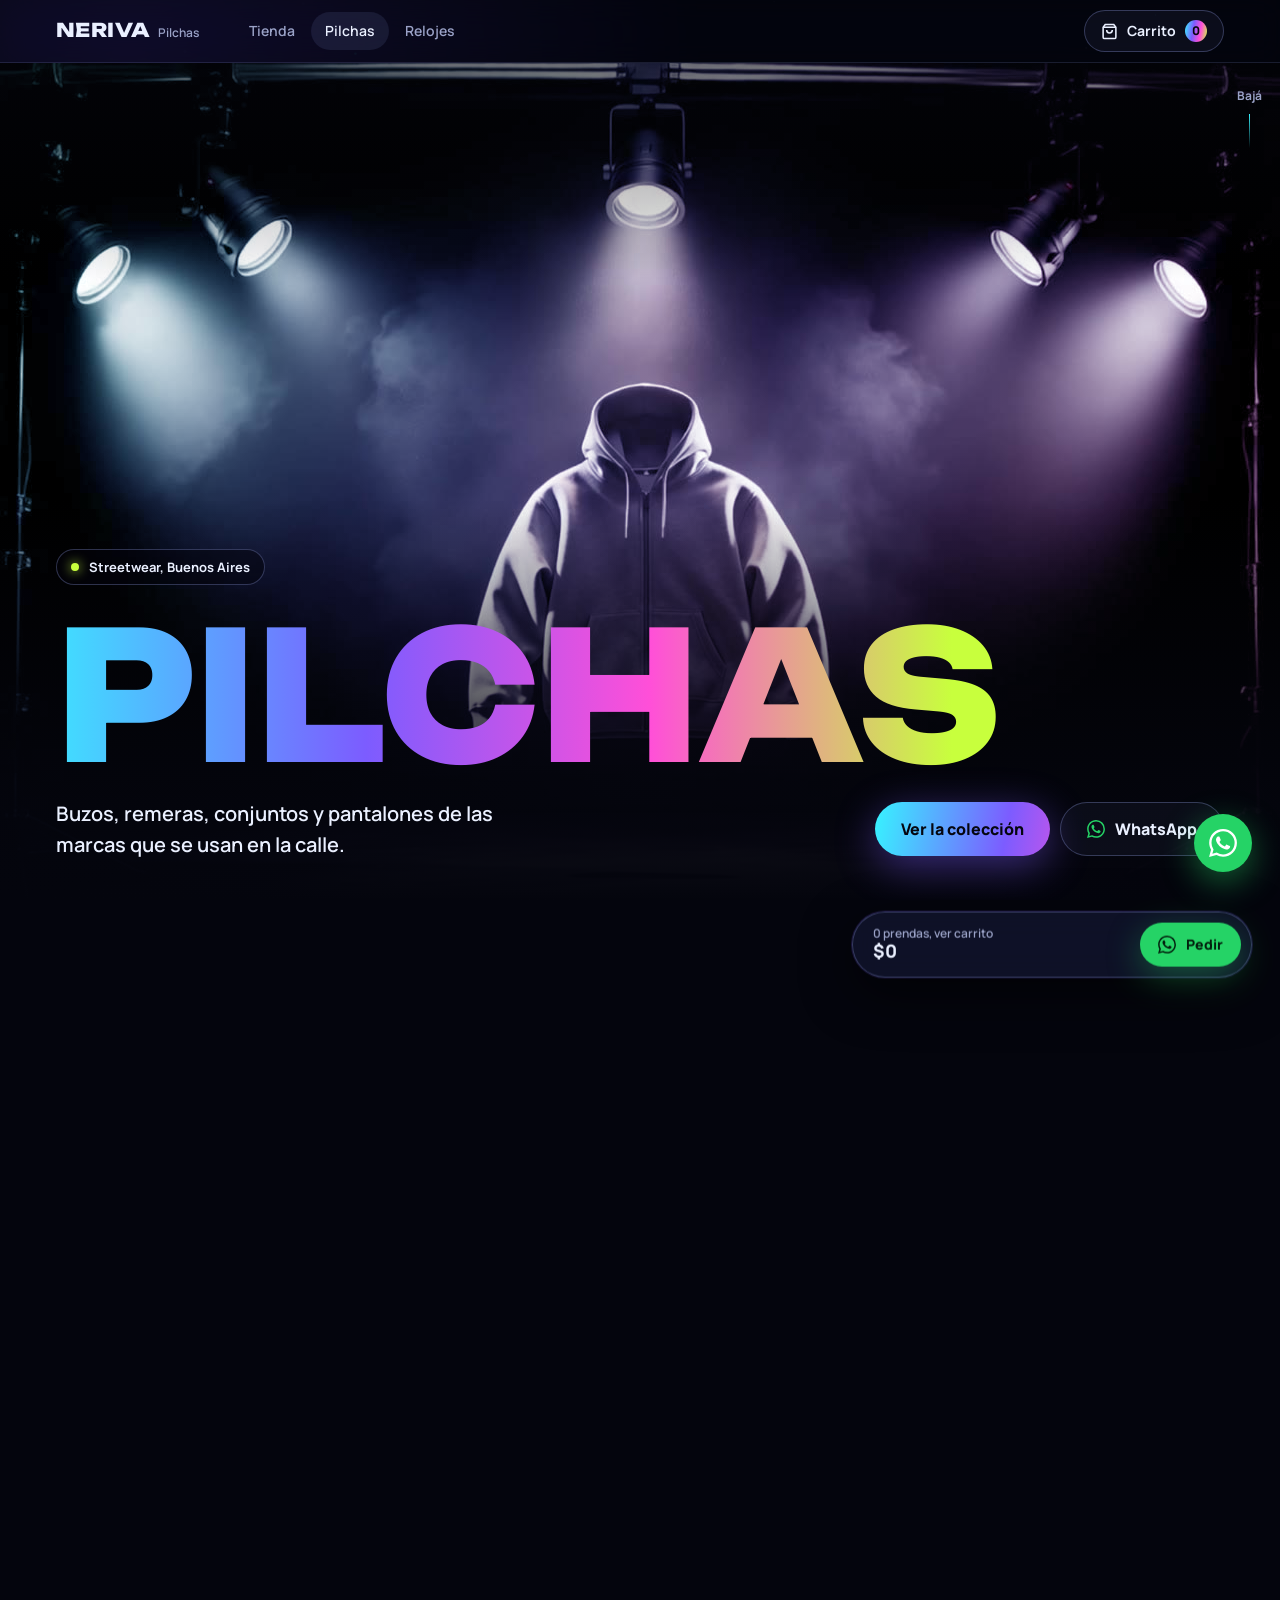
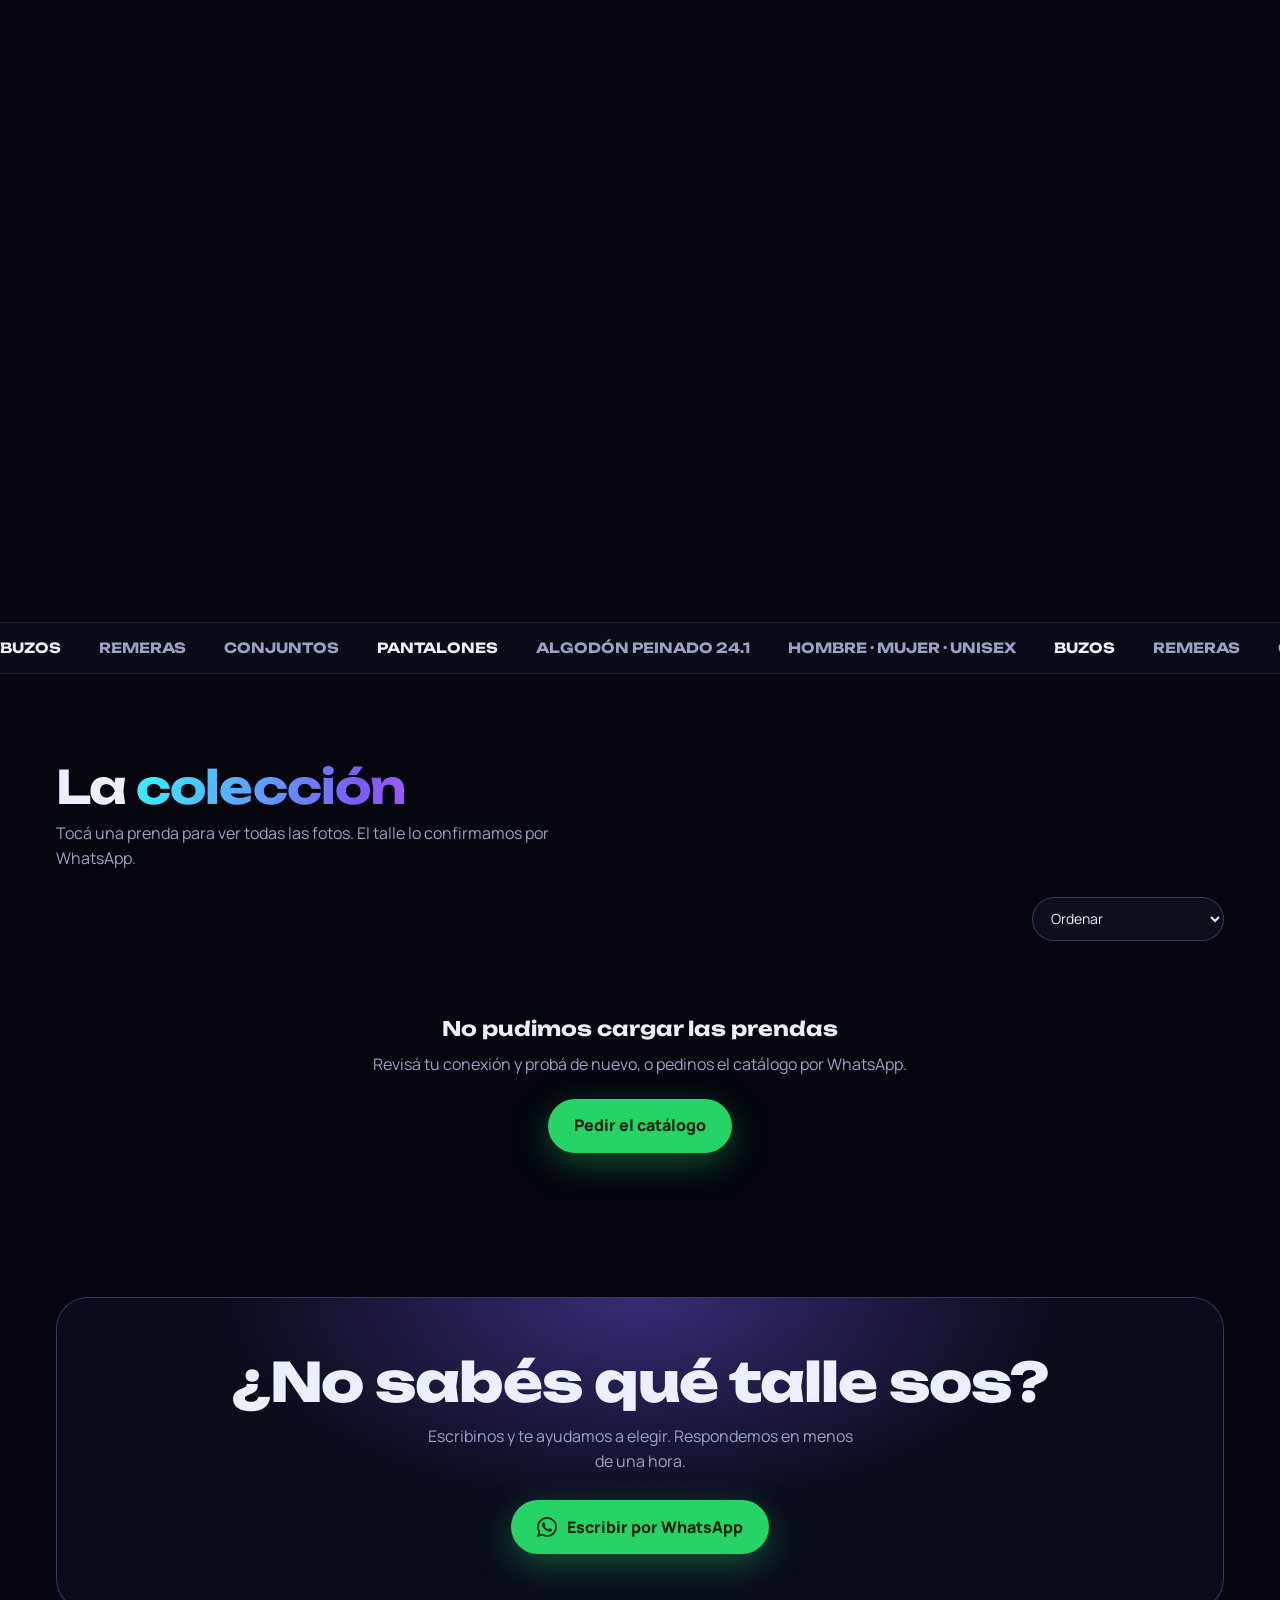
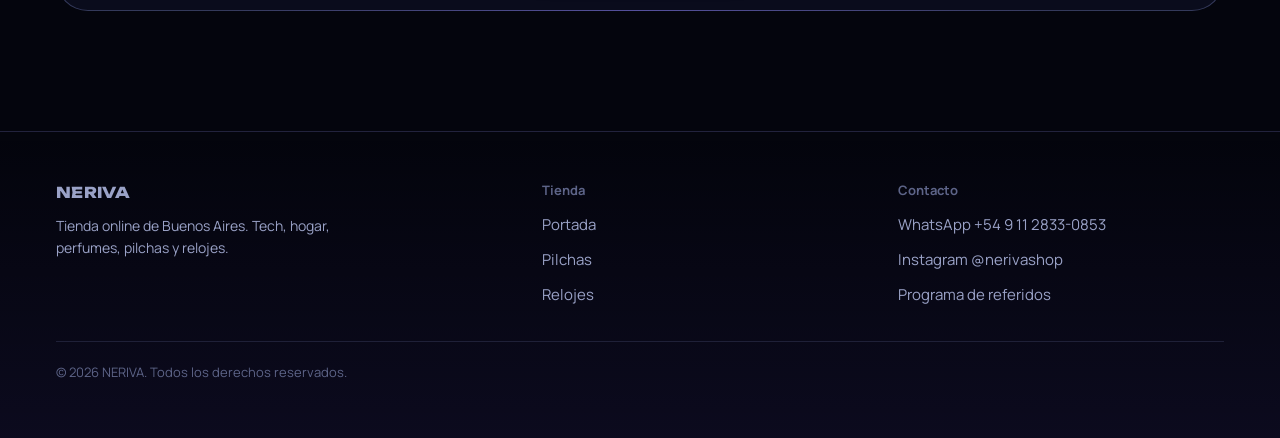
==== commit 3b9aec68: "chore: quitar los links a Revendé de la tienda Co-Authored-By: Claude Fable 5.2 <noreply@anthropic.c" ====
--- a/pilchas/index.html
+++ b/pilchas/index.html
@@ -181,7 +181,6 @@
             <li><a href="../index.html">Tienda</a></li>
             <li><a href="./" aria-current="page">Pilchas</a></li>
             <li><a href="../relojes/">Relojes</a></li>
-            <li><a href="../revendedores/">Revendé</a></li>
         </ul>
         <div class="nav-right">
             <button class="cart-btn" id="navCartBtn" onclick="NERIVA.openDrawer()" aria-label="Abrir carrito">
@@ -195,7 +194,6 @@
         <a href="../index.html">Tienda</a>
         <a href="./" aria-current="page">Pilchas</a>
         <a href="../relojes/">Relojes</a>
-        <a href="../revendedores/">Revendé</a>
     </nav>
 </header>
 
@@ -323,7 +321,6 @@
                 <ul>
                     <li><a href="https://wa.me/5491128330853" target="_blank" rel="noopener">WhatsApp +54 9 11 2833-0853</a></li>
                     <li><a href="https://instagram.com/nerivashop" target="_blank" rel="noopener">Instagram @nerivashop</a></li>
-                    <li><a href="../revendedores/">Revendé con nosotros</a></li>
                     <li><a href="../referidos/">Programa de referidos</a></li>
                 </ul>
             </div>
